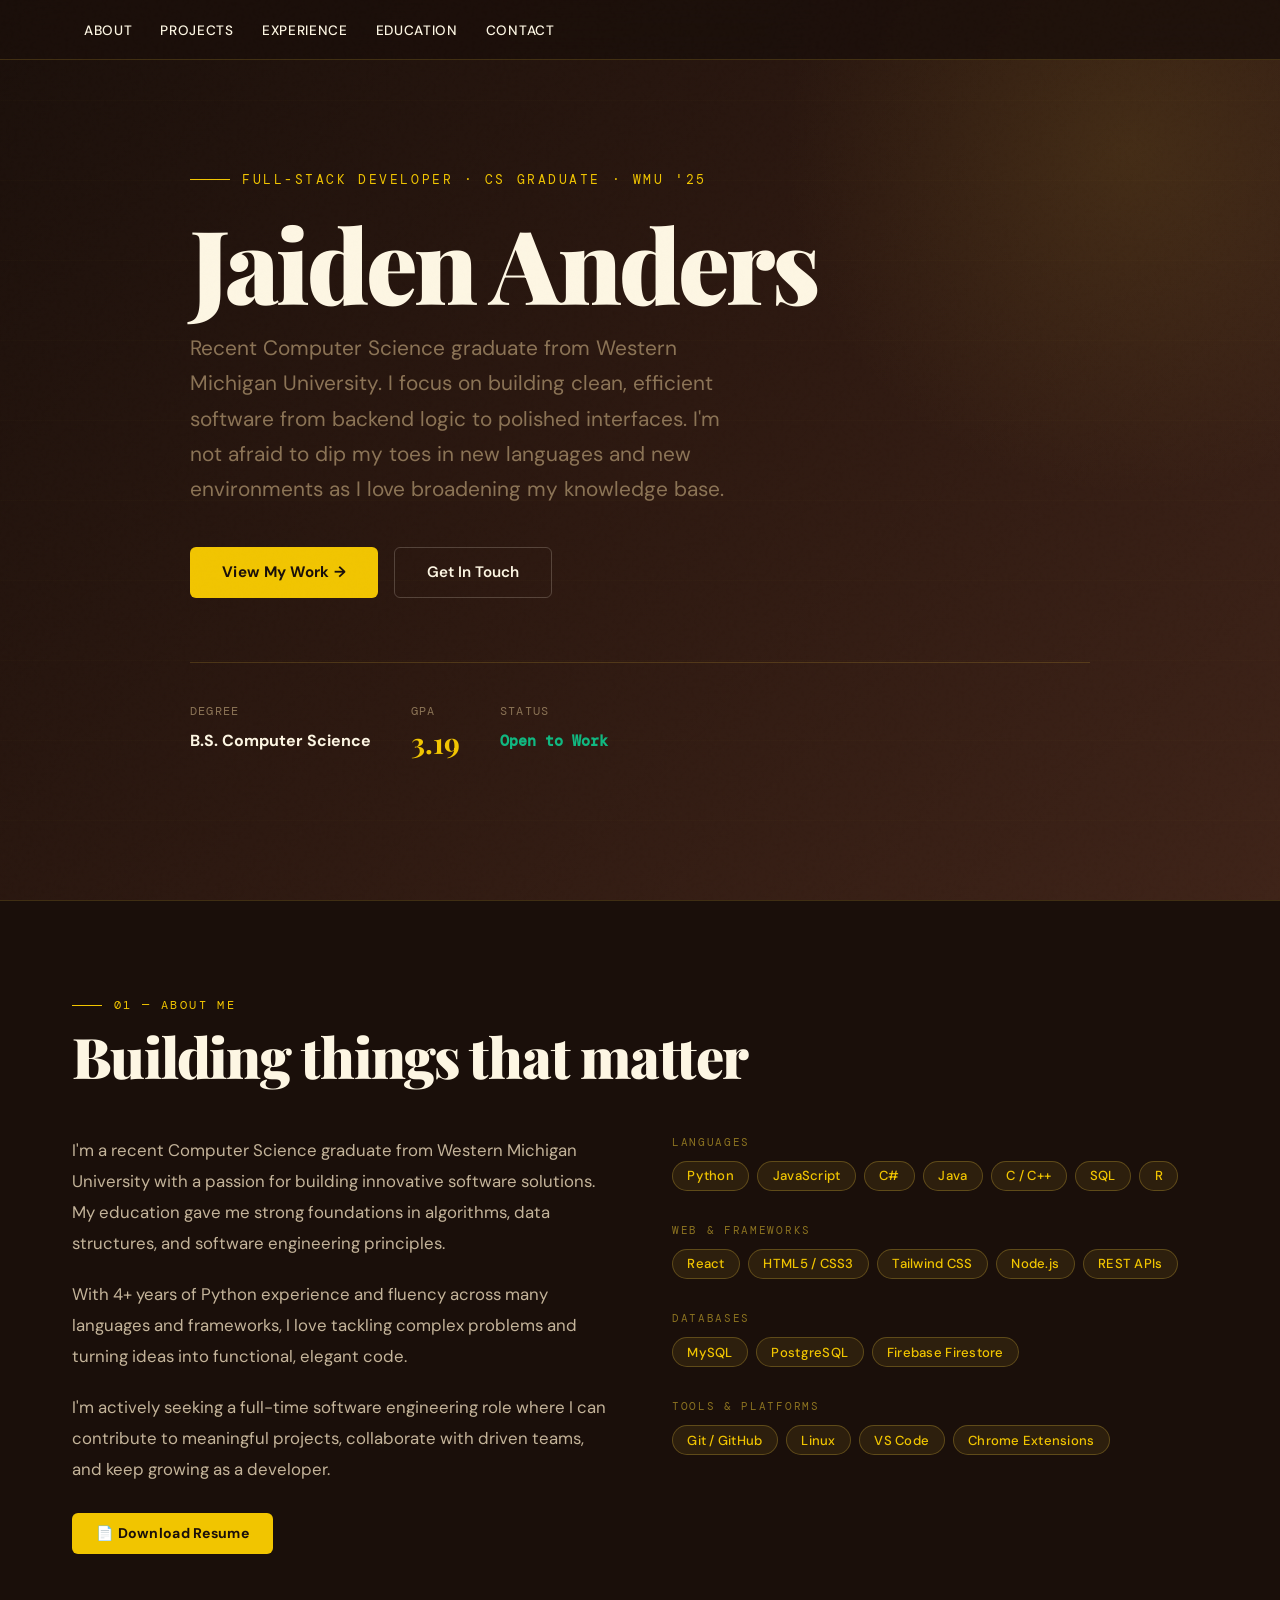
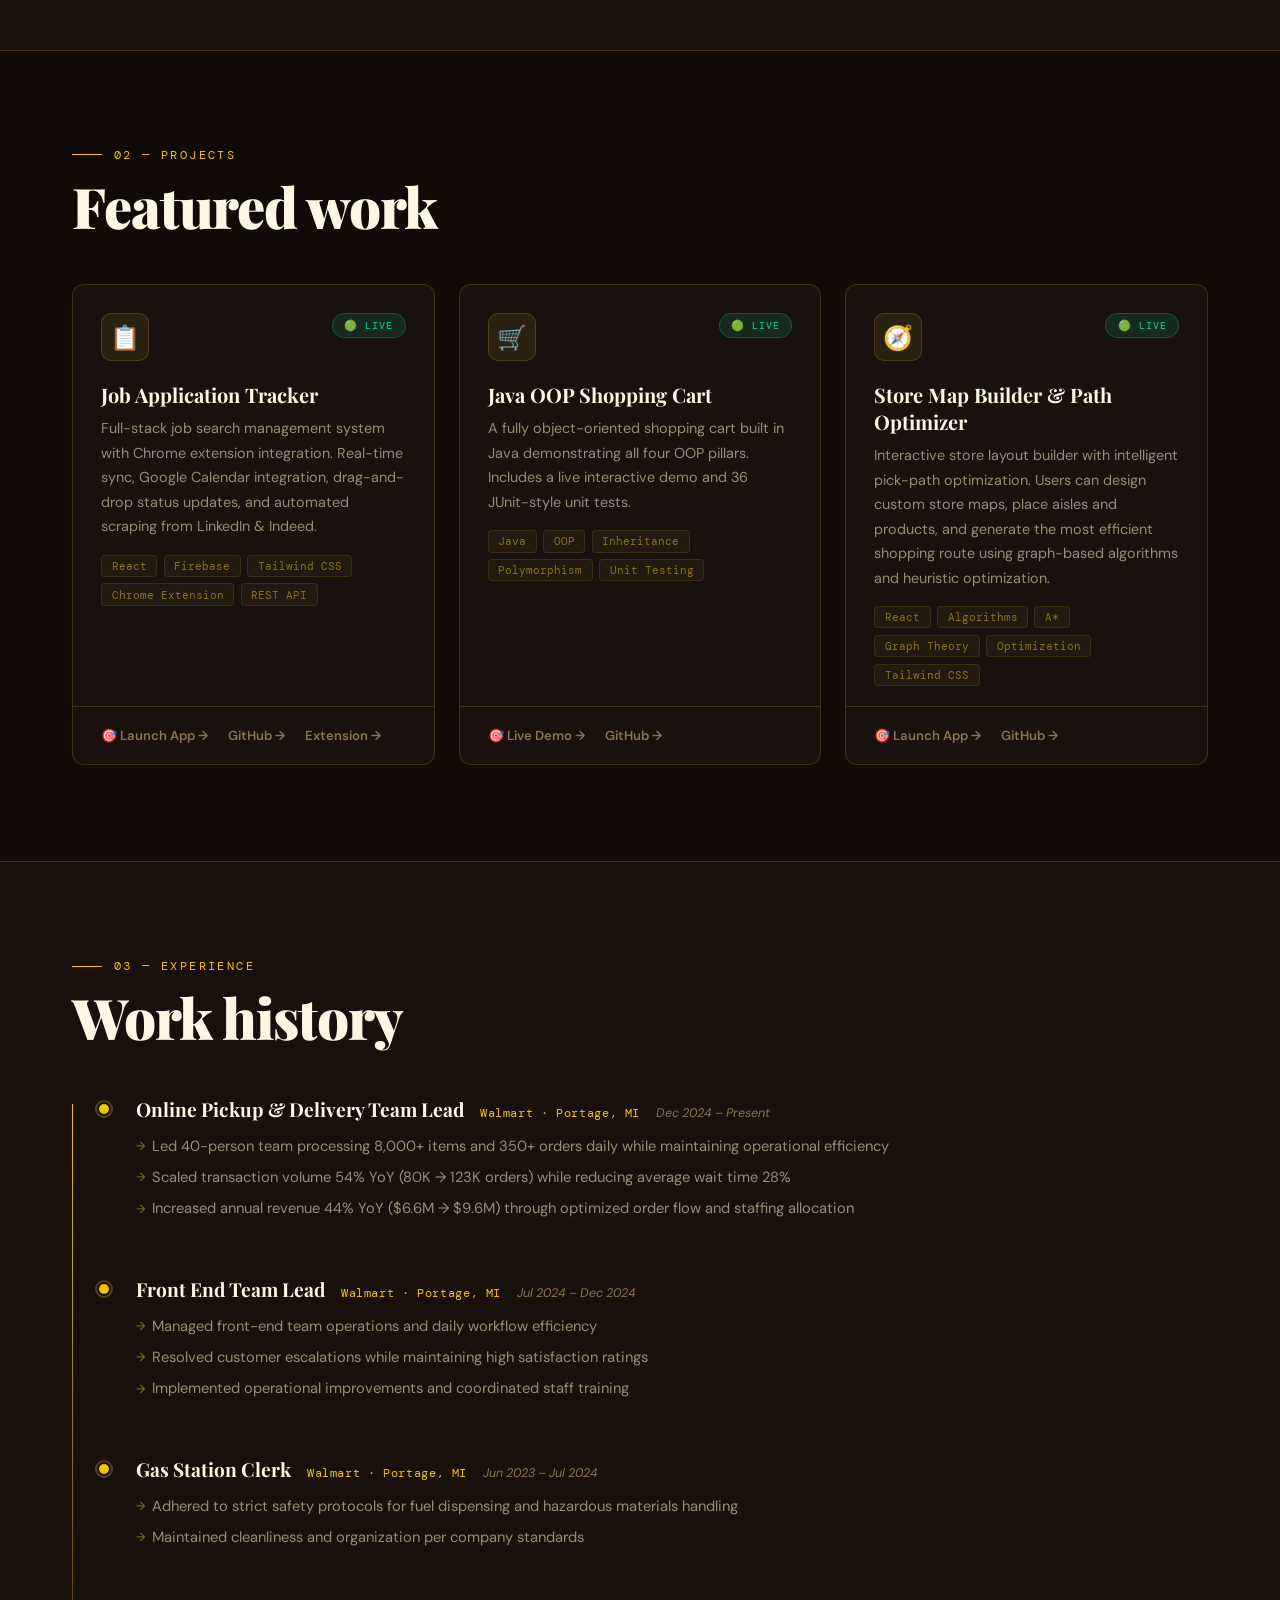
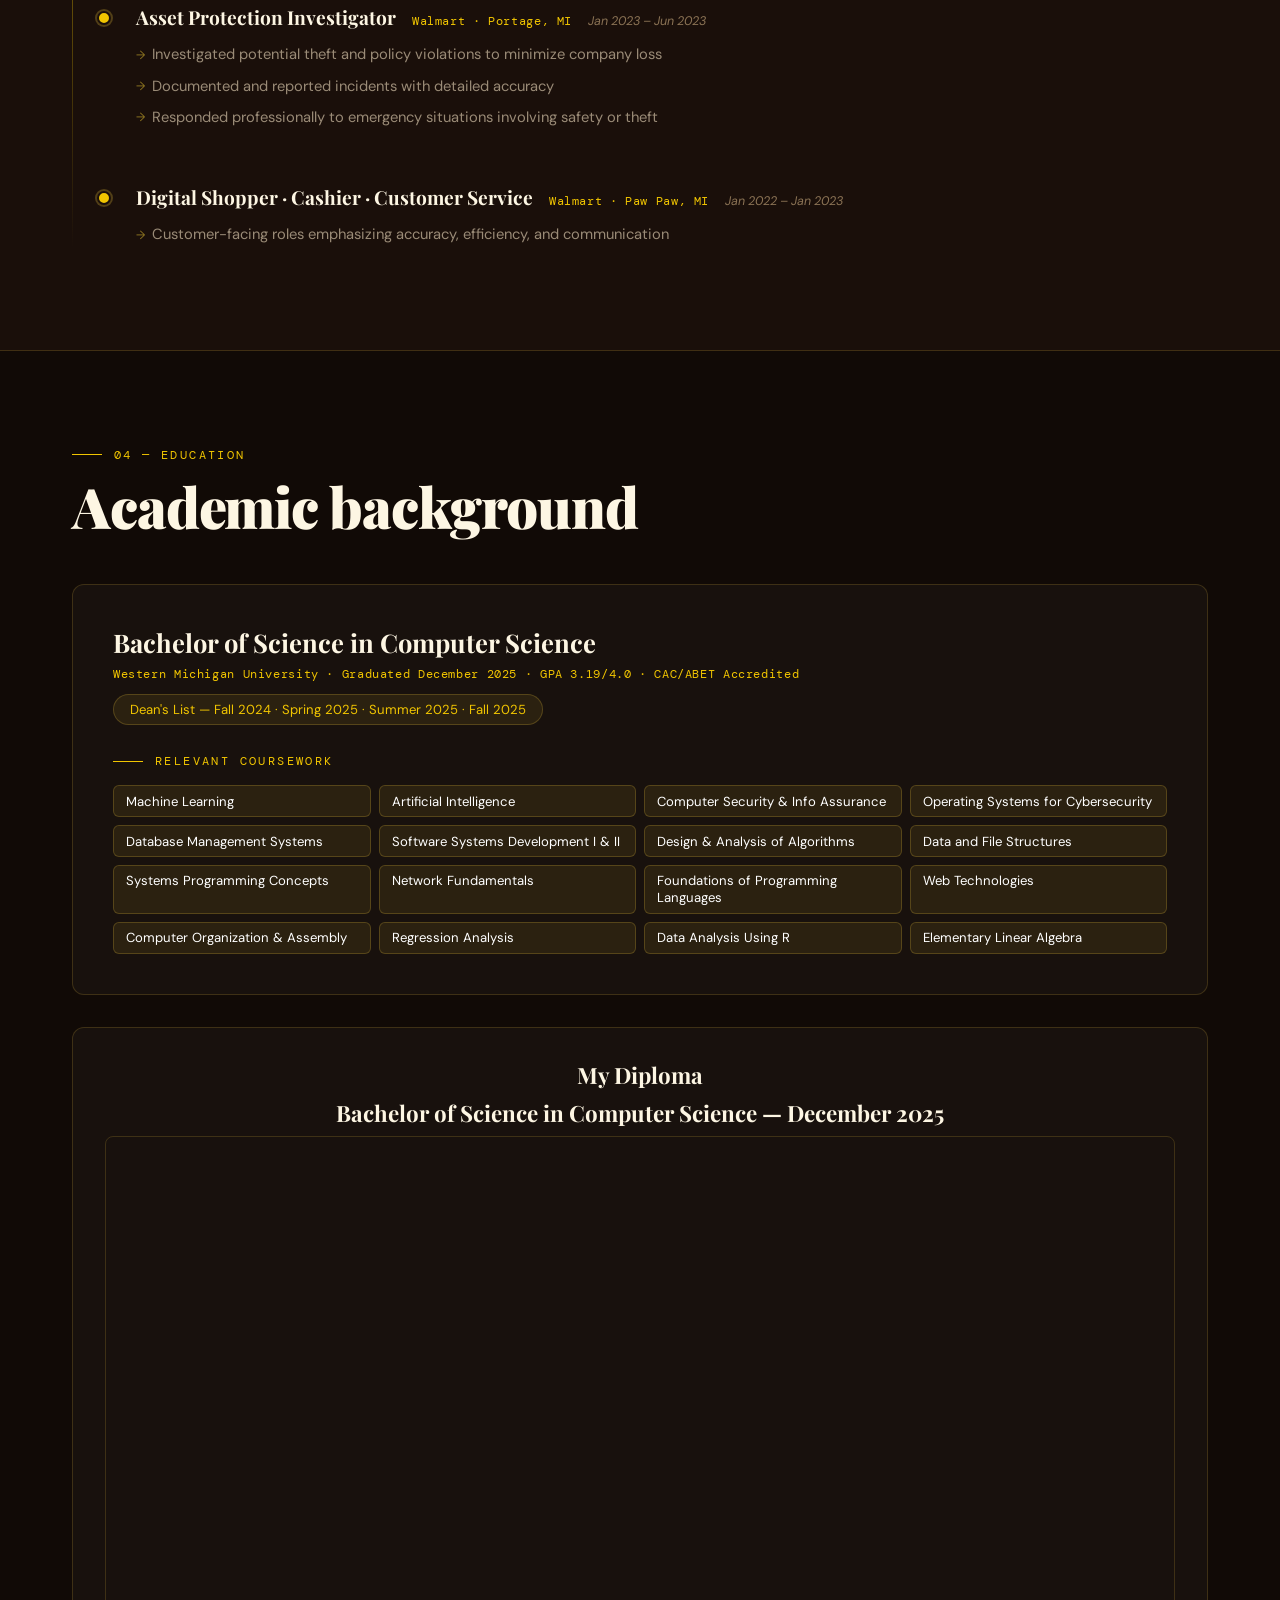
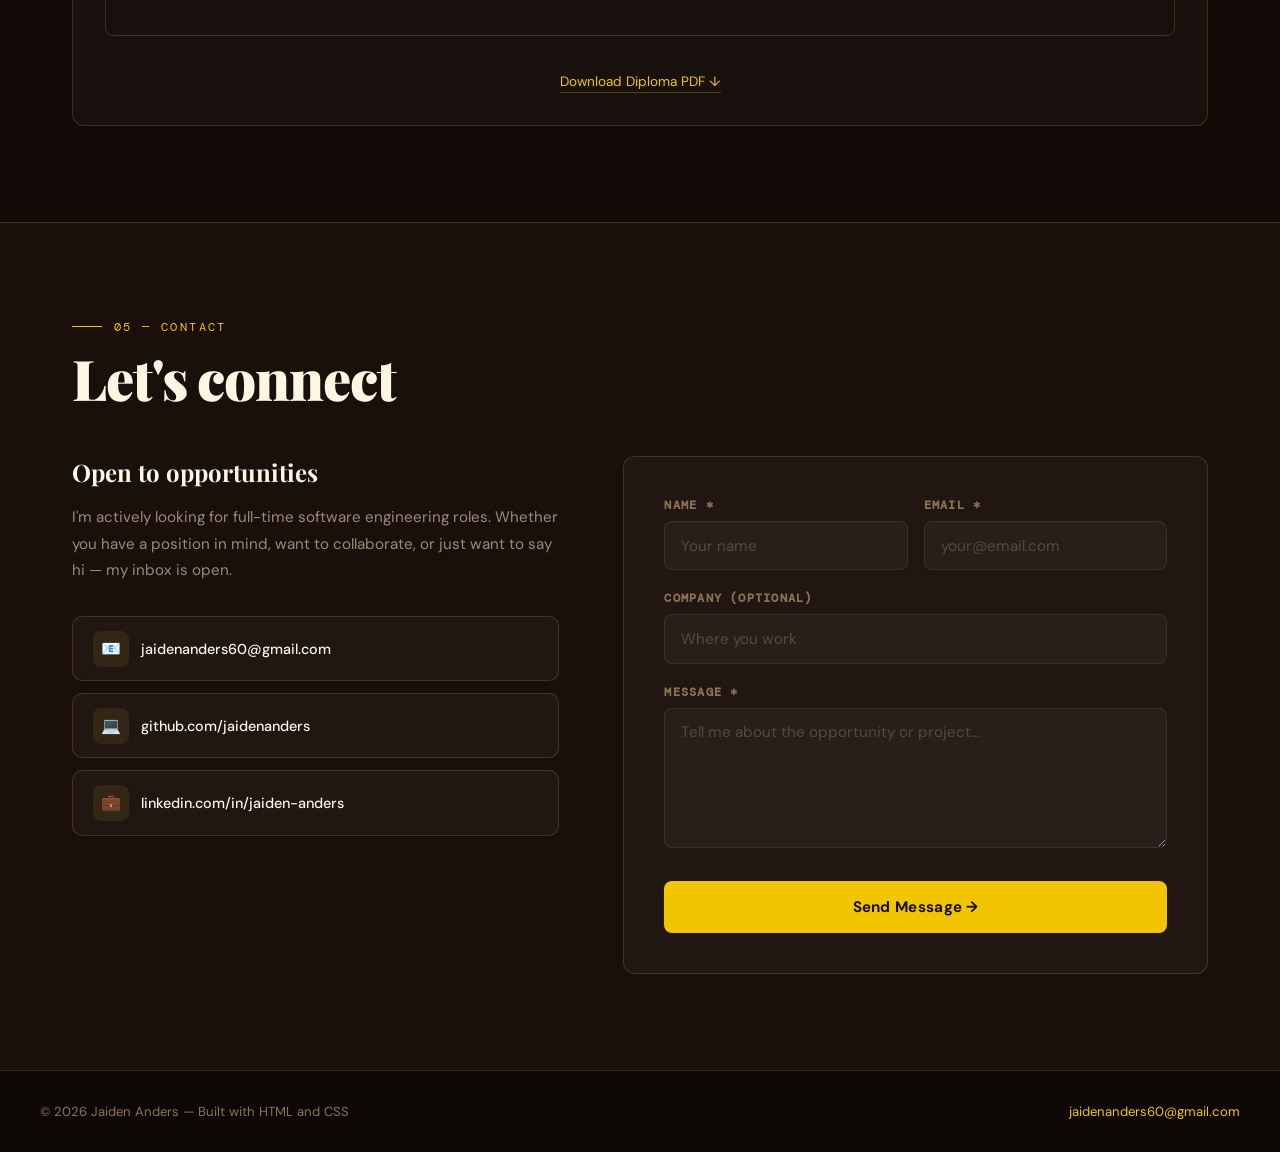
==== index.html @ 72632117 "Add Store Map Builder project card to index.html" ====
<!DOCTYPE html>
<html lang="en">
<head>
    <meta charset="UTF-8">
    <meta name="viewport" content="width=device-width, initial-scale=1.0">
    <title>Jaiden Anders — Full-Stack Developer</title>
    <link rel="preconnect" href="https://fonts.googleapis.com">
    <link href="https://fonts.googleapis.com/css2?family=Playfair+Display:wght@700;900&family=DM+Sans:wght@300;400;500;600&family=DM+Mono:wght@400;500&display=swap" rel="stylesheet">
    <style>
        *, *::before, *::after { margin: 0; padding: 0; box-sizing: border-box; }

        :root {
            --gold: #F1C500;
            --gold-light: #F1C500;
            --gold-dim: #8B7220;
            --brown: #532E1F;
            --brown-mid: #7A5548;
            --dark: #1A0F0A;
            --cream: #FDF6E3;
            --cream-dark: #F5EBCE;
            --white: #FFFFFF;
            --text-muted: #8B7355;
            --border: rgba(212,175,55,0.2);
            --grad-hero: linear-gradient(135deg, #1A0F0A 0%, #2C1810 50%, #3E2318 100%);
        }

        html { scroll-behavior: smooth; }

        body {
            font-family: 'DM Sans', sans-serif;
            background: var(--dark);
            color: var(--cream);
            overflow-x: hidden;
        }

        /* NOISE TEXTURE */
        body::before {
            content: '';
            position: fixed;
            inset: 0;
            background-image: url("data:image/svg+xml,%3Csvg viewBox='0 0 256 256' xmlns='http://www.w3.org/2000/svg'%3E%3Cfilter id='noise'%3E%3CfeTurbulence type='fractalNoise' baseFrequency='0.9' numOctaves='4' stitchTiles='stitch'/%3E%3C/filter%3E%3Crect width='100%25' height='100%25' filter='url(%23noise)' opacity='0.04'/%3E%3C/svg%3E");
            pointer-events: none;
            z-index: 9999;
            opacity: 0.4;
        }

        ::-webkit-scrollbar { width: 4px; }
        ::-webkit-scrollbar-track { background: var(--dark); }
        ::-webkit-scrollbar-thumb { background: var(--gold); border-radius: 2px; }

        /* NAV */
        header {
            position: fixed;
            top: 0; left: 0; right: 0;
            z-index: 1000;
            padding: 1.2rem 0;
            background: rgba(26,15,10,0.85);
            backdrop-filter: blur(16px);
            border-bottom: 1px solid var(--border);
        }

        nav {
            max-width: 1200px;
            margin: 0 auto;
            padding: 0 2rem;
            display: flex;
            justify-content: space-between;
            align-items: center;
            gap: 1rem;
        }

        .logo {
            font-family: 'Playfair Display', serif;
            font-size: 1.4rem;
            font-weight: 900;
            color: var(--gold);
            letter-spacing: -0.02em;
            white-space: nowrap;
            flex-shrink: 0;
        }

        .logo span { color: var(--cream); }

        nav ul {
            list-style: none;
            display: flex;
            gap: 0.25rem;
            flex-wrap: wrap;
            justify-content: flex-end;
        }

        nav a {
            color: var(--cream);
            text-decoration: none;
            font-size: 0.85rem;
            font-weight: 500;
            letter-spacing: 0.05em;
            text-transform: uppercase;
            padding: 0.4rem 0.75rem;
            border-radius: 100px;
            transition: all 0.25s;
            white-space: nowrap;
        }

        nav a:hover { color: var(--gold); background: rgba(212,175,55,0.1); }

        .menu-toggle {
            display: none;
            flex-direction: column;
            gap: 5px;
            cursor: pointer;
            padding: 4px;
            flex-shrink: 0;
            z-index: 1100;
            position: relative;
        }

        .menu-toggle span {
            display: block;
            width: 24px;
            height: 2px;
            background: var(--gold);
            border-radius: 2px;
            transition: all 0.3s;
        }

        .menu-toggle.open span:nth-child(1) { transform: translateY(7px) rotate(45deg); }
        .menu-toggle.open span:nth-child(2) { opacity: 0; }
        .menu-toggle.open span:nth-child(3) { transform: translateY(-7px) rotate(-45deg); }

        /* HERO */
        .hero {
            min-height: 100vh;
            display: flex;
            align-items: center;
            justify-content: center;
            background: var(--grad-hero);
            position: relative;
            padding: 6rem 2rem 4rem;
            overflow: hidden;
        }

        .hero::before {
            content: '';
            position: absolute;
            width: 700px;
            height: 700px;
            border-radius: 50%;
            background: radial-gradient(circle, rgba(212,175,55,0.12) 0%, transparent 70%);
            top: -200px; right: -200px;
            pointer-events: none;
        }

        .hero::after {
            content: '';
            position: absolute;
            inset: 0;
            background: repeating-linear-gradient(0deg, transparent, transparent 79px, rgba(212,175,55,0.03) 80px);
            pointer-events: none;
        }

        .hero-inner {
            max-width: 900px;
            width: 100%;
            position: relative;
            z-index: 1;
        }

        .hero-eyebrow {
            font-family: 'DM Mono', monospace;
            font-size: 0.8rem;
            color: var(--gold);
            letter-spacing: 0.2em;
            text-transform: uppercase;
            margin-bottom: 1.5rem;
            display: flex;
            align-items: center;
            gap: 0.75rem;
            animation: fadeUp 0.8s ease both;
        }

        .hero-eyebrow::before {
            content: '';
            display: block;
            width: 40px;
            height: 1px;
            background: var(--gold);
        }

        .hero h1 {
            font-family: 'Playfair Display', serif;
            font-size: clamp(3rem, 8vw, 7rem);
            font-weight: 900;
            line-height: 1.0;
            color: var(--cream);
            margin-bottom: 1rem;
            letter-spacing: -0.03em;
            animation: fadeUp 0.8s 0.1s ease both;
        }

        .hero h1 em { font-style: normal; color: var(--gold); }

        .hero-sub {
            font-size: clamp(1rem, 2.5vw, 1.3rem);
            color: var(--text-muted);
            max-width: 550px;
            line-height: 1.7;
            margin-bottom: 2.5rem;
            animation: fadeUp 0.8s 0.2s ease both;
        }

        .hero-ctas {
            display: flex;
            gap: 1rem;
            flex-wrap: wrap;
            animation: fadeUp 0.8s 0.3s ease both;
        }

        .btn-primary {
            display: inline-flex;
            align-items: center;
            gap: 0.5rem;
            padding: 0.9rem 2rem;
            background: var(--gold);
            color: var(--dark);
            text-decoration: none;
            border-radius: 6px;
            font-weight: 700;
            font-size: 0.95rem;
            letter-spacing: 0.02em;
            transition: all 0.25s;
            white-space: nowrap;
        }

        .btn-primary:hover {
            background: var(--gold-light);
            transform: translateY(-2px);
            box-shadow: 0 8px 24px rgba(212,175,55,0.35);
        }

        .btn-ghost {
            display: inline-flex;
            align-items: center;
            gap: 0.5rem;
            padding: 0.9rem 2rem;
            background: transparent;
            color: var(--cream);
            text-decoration: none;
            border-radius: 6px;
            font-weight: 600;
            font-size: 0.95rem;
            border: 1px solid rgba(253,246,227,0.2);
            transition: all 0.25s;
            white-space: nowrap;
        }

        .btn-ghost:hover { border-color: var(--gold); color: var(--gold); transform: translateY(-2px); }

        .hero-stats {
            display: flex;
            gap: 2.5rem;
            margin-top: 4rem;
            padding-top: 2.5rem;
            border-top: 1px solid var(--border);
            flex-wrap: wrap;
            animation: fadeUp 0.8s 0.4s ease both;
        }

        .hero-stat-label {
            font-size: 0.75rem;
            color: var(--text-muted);
            text-transform: uppercase;
            letter-spacing: 0.1em;
            font-family: 'DM Mono', monospace;
            margin-bottom: 0.3rem;
        }

        .hero-stat-value {
            font-family: 'Playfair Display', serif;
            font-size: 1.8rem;
            color: var(--gold);
            font-weight: 700;
        }

        /* SECTIONS */
        .section {
            max-width: 1200px;
            margin: 0 auto;
            padding: 6rem 2rem;
        }

        .section-label {
            font-family: 'DM Mono', monospace;
            font-size: 0.75rem;
            color: var(--gold);
            letter-spacing: 0.2em;
            text-transform: uppercase;
            margin-bottom: 0.75rem;
            display: flex;
            align-items: center;
            gap: 0.75rem;
        }

        .section-label::before {
            content: '';
            display: block;
            width: 30px;
            height: 1px;
            background: var(--gold);
        }

        h2.section-title {
            font-family: 'Playfair Display', serif;
            font-size: clamp(2rem, 5vw, 3.5rem);
            font-weight: 900;
            color: var(--cream);
            letter-spacing: -0.02em;
            margin-bottom: 3rem;
            line-height: 1.1;
        }

        h2.section-title span { color: var(--gold); }

        .section-divider {
            border: none;
            border-top: 1px solid var(--border);
        }

        /* ABOUT */
        .about-grid {
            display: grid;
            grid-template-columns: 1fr 1fr;
            gap: 4rem;
            align-items: start;
        }

        .about-text p {
            color: #C4B49A;
            font-size: 1.05rem;
            line-height: 1.85;
            margin-bottom: 1.25rem;
        }

        .about-text p strong { color: var(--gold); font-weight: 600; }

        .skills-panel { display: flex; flex-direction: column; gap: 2rem; }

        .skill-group-label {
            font-family: 'DM Mono', monospace;
            font-size: 0.7rem;
            color: var(--gold-dim);
            text-transform: uppercase;
            letter-spacing: 0.15em;
            margin-bottom: 0.75rem;
        }

        .skill-chips { display: flex; flex-wrap: wrap; gap: 0.5rem; }

        .chip {
            padding: 0.35rem 0.9rem;
            border-radius: 100px;
            font-size: 0.82rem;
            font-weight: 500;
            letter-spacing: 0.02em;
            border: 1px solid;
            transition: all 0.2s;
            cursor: default;
        }

        .chip-gold {
            background: rgba(212,175,55,0.1);
            border-color: rgba(212,175,55,0.3);
            color: var(--gold);
        }

        .chip-gold:hover { background: rgba(212,175,55,0.2); border-color: var(--gold); transform: translateY(-1px); }

        /* PROJECTS */
        .projects-grid {
            display: grid;
            grid-template-columns: repeat(auto-fill, minmax(320px, 1fr));
            gap: 1.5rem;
        }

        .project-card {
            background: rgba(255,255,255,0.03);
            border: 1px solid var(--border);
            border-radius: 12px;
            overflow: hidden;
            transition: all 0.3s;
            display: flex;
            flex-direction: column;
        }

        .project-card:hover {
            border-color: rgba(212,175,55,0.5);
            transform: translateY(-4px);
            box-shadow: 0 16px 40px rgba(0,0,0,0.4), 0 0 0 1px rgba(212,175,55,0.1);
        }

        .project-header {
            padding: 1.75rem 1.75rem 0;
            display: flex;
            align-items: flex-start;
            justify-content: space-between;
            gap: 1rem;
        }

        .project-icon {
            width: 48px;
            height: 48px;
            border-radius: 10px;
            background: rgba(212,175,55,0.1);
            border: 1px solid rgba(212,175,55,0.2);
            display: flex;
            align-items: center;
            justify-content: center;
            font-size: 1.5rem;
            flex-shrink: 0;
        }

        .status-badge {
            font-family: 'DM Mono', monospace;
            font-size: 0.65rem;
            font-weight: 500;
            text-transform: uppercase;
            letter-spacing: 0.1em;
            padding: 0.3rem 0.7rem;
            border-radius: 100px;
            white-space: nowrap;
        }

        .badge-live { background: rgba(16,185,129,0.15); color: #10B981; border: 1px solid rgba(16,185,129,0.3); }
        .badge-wip  { background: rgba(59,130,246,0.15); color: #60A5FA; border: 1px solid rgba(59,130,246,0.3); }
        .badge-ns   { background: rgba(107,114,128,0.15); color: #9CA3AF; border: 1px solid rgba(107,114,128,0.3); }

        .project-body {
            padding: 1.25rem 1.75rem;
            flex: 1;
        }

        .project-body h3 {
            font-family: 'Playfair Display', serif;
            font-size: 1.25rem;
            color: var(--cream);
            margin-bottom: 0.5rem;
            font-weight: 700;
        }

        .project-body p {
            color: #9A8B77;
            font-size: 0.9rem;
            line-height: 1.7;
            margin-bottom: 1rem;
        }

        .project-tags { display: flex; flex-wrap: wrap; gap: 0.4rem; }

        .ptag {
            font-family: 'DM Mono', monospace;
            font-size: 0.7rem;
            color: var(--gold-dim);
            background: rgba(212,175,55,0.06);
            border: 1px solid rgba(212,175,55,0.12);
            padding: 0.2rem 0.6rem;
            border-radius: 4px;
        }

        .project-footer {
            padding: 1.25rem 1.75rem;
            border-top: 1px solid var(--border);
            display: flex;
            gap: 1.25rem;
            flex-wrap: wrap;
        }

        .project-link {
            font-size: 0.82rem;
            font-weight: 600;
            color: var(--text-muted);
            text-decoration: none;
            display: flex;
            align-items: center;
            gap: 0.35rem;
            transition: color 0.2s;
        }

        .project-link:hover { color: var(--gold); }

        /* TIMELINE */
        .timeline {
            position: relative;
            padding-left: 2rem;
        }

        .timeline::before {
            content: '';
            position: absolute;
            left: 0;
            top: 8px;
            bottom: 0;
            width: 1px;
            background: linear-gradient(to bottom, var(--gold), transparent);
        }

        .timeline-item {
            position: relative;
            padding: 0 0 3rem 2rem;
        }

        .timeline-item:last-child { padding-bottom: 0; }

        .timeline-dot {
            position: absolute;
            left: -0.45rem;
            top: 0.4rem;
            width: 14px;
            height: 14px;
            border-radius: 50%;
            background: var(--gold);
            border: 2px solid var(--dark);
            box-shadow: 0 0 0 2px rgba(212,175,55,0.3);
        }

        .timeline-meta {
            display: flex;
            flex-wrap: wrap;
            align-items: baseline;
            gap: 0.5rem 1rem;
            margin-bottom: 0.3rem;
        }

        .timeline-role {
            font-family: 'Playfair Display', serif;
            font-size: 1.2rem;
            color: var(--cream);
            font-weight: 700;
        }

        .timeline-company {
            font-family: 'DM Mono', monospace;
            font-size: 0.78rem;
            color: var(--gold);
            letter-spacing: 0.05em;
        }

        .timeline-date {
            font-size: 0.78rem;
            color: var(--text-muted);
            font-style: italic;
        }

        .timeline-body { margin-top: 0.75rem; }

        .timeline-body li {
            color: #9A8B77;
            font-size: 0.92rem;
            line-height: 1.75;
            padding-left: 1rem;
            position: relative;
            margin-bottom: 0.35rem;
            list-style: none;
        }

        .timeline-body li::before {
            content: '→';
            position: absolute;
            left: 0;
            color: var(--gold-dim);
            font-size: 0.75rem;
            top: 0.15rem;
        }

        /* EDUCATION */
        .edu-card {
            background: rgba(255,255,255,0.03);
            border: 1px solid var(--border);
            border-radius: 12px;
            padding: 2.5rem;
            margin-bottom: 2rem;
        }

        .edu-card h3 {
            font-family: 'Playfair Display', serif;
            font-size: 1.6rem;
            color: var(--cream);
            margin-bottom: 0.4rem;
            font-weight: 700;
        }

        .edu-meta {
            font-family: 'DM Mono', monospace;
            font-size: 0.78rem;
            color: var(--gold);
            letter-spacing: 0.05em;
            margin-bottom: 0.75rem;
        }

        .edu-honors {
            display: inline-flex;
            align-items: center;
            gap: 0.5rem;
            background: rgba(212,175,55,0.1);
            border: 1px solid rgba(212,175,55,0.25);
            padding: 0.4rem 1rem;
            border-radius: 100px;
            font-size: 0.82rem;
            color: var(--gold);
            margin-bottom: 1.5rem;
        }

        .coursework-grid {
            display: grid;
            grid-template-columns: repeat(auto-fill, minmax(220px, 1fr));
            gap: 0.5rem;
            margin-top: 1rem;
        }

        .course-item {
            font-size: 0.82rem;
            color: white;
            padding: 0.4rem 0.75rem;
            background: rgba(212,175,55,0.1);
            border: 1px solid rgba(212,175,55,0.25);
            border-radius: 6px;
        }

        .diploma-section {
            background: rgba(255,255,255,0.03);
            border: 1px solid var(--border);
            border-radius: 12px;
            padding: 2rem;
            margin-top: 2rem;
            text-align: center;
        }

        .diploma-section h3 {
            font-family: 'Playfair Display', serif;
            font-size: 1.4rem;
            color: var(--cream);
            margin-bottom: 0.5rem;
        }

        .diploma-section p {
            color: var(--text-muted);
            font-size: 0.88rem;
            margin-bottom: 1.25rem;
        }

        .diploma-viewer {
            width: 100%;
            height: 500px;
            border: 1px solid var(--border);
            border-radius: 8px;
            display: block;
        }

        .diploma-download {
            display: inline-flex;
            align-items: center;
            gap: 0.4rem;
            margin-top: 1rem;
            font-size: 0.85rem;
            color: var(--gold);
            text-decoration: none;
            border-bottom: 1px solid rgba(212,175,55,0.3);
            padding-bottom: 2px;
            transition: border-color 0.2s;
        }

        .diploma-download:hover { border-color: var(--gold); }

        /* CONTACT */
        .contact-layout {
            display: grid;
            grid-template-columns: 1fr 1.2fr;
            gap: 4rem;
            align-items: start;
        }

        .contact-aside h3 {
            font-family: 'Playfair Display', serif;
            font-size: 1.5rem;
            color: var(--cream);
            margin-bottom: 1rem;
            font-weight: 700;
        }

        .contact-aside p {
            color: #9A8B77;
            font-size: 0.95rem;
            line-height: 1.75;
            margin-bottom: 2rem;
        }

        .contact-social-links { display: flex; flex-direction: column; gap: 0.75rem; }

        .social-link {
            display: flex;
            align-items: center;
            gap: 0.75rem;
            padding: 0.85rem 1.25rem;
            background: rgba(255,255,255,0.03);
            border: 1px solid var(--border);
            border-radius: 10px;
            text-decoration: none;
            color: var(--cream);
            font-size: 0.9rem;
            font-weight: 500;
            transition: all 0.25s;
        }

        .social-link:hover {
            border-color: var(--gold);
            background: rgba(212,175,55,0.06);
            color: var(--gold);
            transform: translateX(4px);
        }

        .social-icon {
            width: 36px;
            height: 36px;
            border-radius: 8px;
            background: rgba(212,175,55,0.1);
            display: flex;
            align-items: center;
            justify-content: center;
            font-size: 1rem;
            flex-shrink: 0;
        }

        .contact-form {
            background: rgba(255,255,255,0.03);
            border: 1px solid var(--border);
            border-radius: 12px;
            padding: 2.5rem;
        }

        .form-group { margin-bottom: 1.25rem; }

        .form-group label {
            display: block;
            font-size: 0.78rem;
            font-weight: 600;
            text-transform: uppercase;
            letter-spacing: 0.1em;
            color: var(--text-muted);
            font-family: 'DM Mono', monospace;
            margin-bottom: 0.5rem;
        }

        .form-group input,
        .form-group textarea {
            width: 100%;
            padding: 0.85rem 1rem;
            background: rgba(255,255,255,0.04);
            border: 1px solid rgba(255,255,255,0.08);
            border-radius: 8px;
            color: var(--cream);
            font-family: 'DM Sans', sans-serif;
            font-size: 0.95rem;
            transition: all 0.25s;
        }

        .form-group input::placeholder,
        .form-group textarea::placeholder { color: rgba(253,246,227,0.2); }

        .form-group input:focus,
        .form-group textarea:focus {
            outline: none;
            border-color: rgba(212,175,55,0.4);
            background: rgba(212,175,55,0.04);
            box-shadow: 0 0 0 3px rgba(212,175,55,0.08);
        }

        .form-group textarea { min-height: 140px; resize: vertical; }

        .form-row { display: grid; grid-template-columns: 1fr 1fr; gap: 1rem; }

        .submit-btn {
            width: 100%;
            padding: 1rem;
            background: var(--gold);
            color: var(--dark);
            border: none;
            border-radius: 8px;
            font-family: 'DM Sans', sans-serif;
            font-size: 0.95rem;
            font-weight: 700;
            letter-spacing: 0.02em;
            cursor: pointer;
            transition: all 0.25s;
            margin-top: 0.5rem;
        }

        .submit-btn:hover {
            background: var(--gold-light);
            transform: translateY(-2px);
            box-shadow: 0 8px 24px rgba(212,175,55,0.3);
        }

        /* FOOTER */
        footer {
            background: #0D0705;
            border-top: 1px solid var(--border);
            padding: 2rem;
        }

        .footer-inner {
            max-width: 1200px;
            margin: 0 auto;
            display: flex;
            justify-content: space-between;
            align-items: center;
            flex-wrap: wrap;
            gap: 1rem;
        }

        .footer-logo {
            font-family: 'Playfair Display', serif;
            font-weight: 900;
            color: var(--gold);
            font-size: 1.1rem;
        }

        footer p { color: var(--text-muted); font-size: 0.82rem; }
        footer a { color: var(--gold); text-decoration: none; }

        /* ANIMATIONS */
        @keyframes fadeUp {
            from { opacity: 0; transform: translateY(24px); }
            to   { opacity: 1; transform: translateY(0); }
        }

        .reveal {
            opacity: 0;
            transform: translateY(20px);
            transition: opacity 0.6s ease, transform 0.6s ease;
        }

        .reveal.visible { opacity: 1; transform: translateY(0); }

        /* MOBILE */
        @media (max-width: 768px) {
            .menu-toggle { display: flex; }

            nav ul {
                display: none;
                position: absolute;
                top: 100%;
                left: 0; right: 0;
                background: #1A0F0A;
                backdrop-filter: blur(16px);
                flex-direction: column;
                align-items: stretch;
                gap: 0;
                z-index: 1050;
                padding: 0.5rem 2rem;
                border-bottom: 1px solid var(--border);
            }

            nav ul.open { display: flex; }

            nav a {
                font-size: 1.2rem;
                padding: 0.6rem 1rem;
                width: 100%;
                text-align: center;
                border-radius: 6px;
                overflow: hidden;
            }

            nav li {
                overflow: hidden;
            }

            .hero { padding: 7rem 1.5rem 4rem; }
            .hero-stats { gap: 1.5rem; }
            .hero-ctas { flex-direction: column; }
            .btn-primary, .btn-ghost { justify-content: center; }

            .section { padding: 4rem 1.5rem; }

            .about-grid { grid-template-columns: 1fr; gap: 2.5rem; }

            .form-row { grid-template-columns: 1fr; }

            .contact-layout { grid-template-columns: 1fr; gap: 2.5rem; }

            .projects-grid { grid-template-columns: 1fr; }

            .coursework-grid { grid-template-columns: 1fr 1fr; }

            .timeline { padding-left: 1.25rem; }
            .timeline-item { padding-left: 1.5rem; }

            .footer-inner { flex-direction: column; text-align: center; }

            .diploma-viewer { height: 300px; }

            .hero-stat-value { font-size: 1.4rem; }
        }

        @media (max-width: 480px) {
            .hero h1 { font-size: 2.5rem; }
            .coursework-grid { grid-template-columns: 1fr; }
            .contact-form { padding: 1.5rem; }
            .edu-card { padding: 1.5rem; }
            .hero-stats { gap: 1rem; }
        }
    </style>
</head>
<body>

    <header>
        <nav>
            <div class="menu-toggle" id="menuToggle" aria-label="Toggle navigation">
                <span></span><span></span><span></span>
            </div>
            <ul id="navMenu">
                <li><a href="#about" class="nav-link">About</a></li>
                <li><a href="#projects" class="nav-link">Projects</a></li>
                <li><a href="#experience" class="nav-link">Experience</a></li>
                <li><a href="#education" class="nav-link">Education</a></li>
                <li><a href="#contact" class="nav-link">Contact</a></li>
            </ul>
        </nav>
    </header>

    <!-- HERO -->
    <section class="hero">
        <div class="hero-inner">
            <div class="hero-eyebrow">Full-Stack Developer · CS Graduate · WMU '25</div>
            <h1>Jaiden Anders</h1>
            <p class="hero-sub">Recent Computer Science graduate from Western Michigan University. I focus on building clean, efficient software from backend logic to polished interfaces. I'm not afraid to dip my toes in new languages and new environments as I love broadening my knowledge base.</p>
            <div class="hero-ctas">
                <a href="#projects" class="btn-primary">View My Work →</a>
                <a href="#contact" class="btn-ghost">Get In Touch</a>
            </div>
            <div class="hero-stats">
                <div>
                    <div class="hero-stat-label">Degree</div>
                    <div class="hero-stat-value" style="font-size:1rem; padding-top:0.4rem; color:var(--cream); font-family:'DM Sans',sans-serif;">B.S. Computer Science</div>
                </div>
                <div>
                    <div class="hero-stat-label">GPA</div>
                    <div class="hero-stat-value">3.19</div>
                </div>
                <div>
                    <div class="hero-stat-label">Status</div>
                    <div class="hero-stat-value" style="font-size:0.95rem; color:#10B981; padding-top:0.5rem; font-family:'DM Mono',monospace;">Open to Work</div>
                </div>
            </div>
        </div>
    </section>

    <!-- ABOUT -->
    <hr class="section-divider">
    <div id="about">
        <div class="section">
            <div class="section-label">01 — About Me</div>
            <h2 class="section-title">Building things that matter</h2>
            <div class="about-grid">
                <div class="about-text reveal">
                    <p>I'm a recent Computer Science graduate from Western Michigan University with a passion for building innovative software solutions. My education gave me strong foundations in algorithms, data structures, and software engineering principles.</p>
                    <p>With 4+ years of Python experience and fluency across many languages and frameworks, I love tackling complex problems and turning ideas into functional, elegant code.</p>
                    <p>I'm actively seeking a full-time software engineering role where I can contribute to meaningful projects, collaborate with driven teams, and keep growing as a developer.</p>
                    <div style="margin-top: 1.75rem; display:flex; gap:0.75rem; flex-wrap:wrap;">
                        <a href="resume.pdf" download class="btn-primary" style="font-size:0.88rem; padding: 0.7rem 1.5rem;">📄 Download Resume</a>
                    </div>
                </div>
                <div class="skills-panel reveal">
                    <div>
                        <div class="skill-group-label">Languages</div>
                        <div class="skill-chips">
                            <span class="chip chip-gold">Python</span>
                            <span class="chip chip-gold">JavaScript</span>
                            <span class="chip chip-gold">C#</span>
                            <span class="chip chip-gold">Java</span>
                            <span class="chip chip-gold">C / C++</span>
                            <span class="chip chip-gold">SQL</span>
                            <span class="chip chip-gold">R</span>
                        </div>
                    </div>
                    <div>
                        <div class="skill-group-label">Web & Frameworks</div>
                        <div class="skill-chips">
                            <span class="chip chip-gold">React</span>
                            <span class="chip chip-gold">HTML5 / CSS3</span>
                            <span class="chip chip-gold">Tailwind CSS</span>
                            <span class="chip chip-gold">Node.js</span>
                            <span class="chip chip-gold">REST APIs</span>
                        </div>
                    </div>
                    <div>
                        <div class="skill-group-label">Databases</div>
                        <div class="skill-chips">
                            <span class="chip chip-gold">MySQL</span>
                            <span class="chip chip-gold">PostgreSQL</span>
                            <span class="chip chip-gold">Firebase Firestore</span>
                        </div>
                    </div>
                    <div>
                        <div class="skill-group-label">Tools & Platforms</div>
                        <div class="skill-chips">
                            <span class="chip chip-gold">Git / GitHub</span>
                            <span class="chip chip-gold">Linux</span>
                            <span class="chip chip-gold">VS Code</span>
                            <span class="chip chip-gold">Chrome Extensions</span>
                        </div>
                    </div>
                </div>
            </div>
        </div>
    </div>

    <!-- PROJECTS -->
    <hr class="section-divider">
    <div id="projects" style="background:#110A06;">
        <div class="section">
            <div class="section-label">02 — Projects</div>
            <h2 class="section-title">Featured work</h2>
            <div class="projects-grid">

                <div class="project-card reveal">
                    <div class="project-header">
                        <div class="project-icon">📋</div>
                        <span class="status-badge badge-live">🟢 Live</span>
                    </div>
                    <div class="project-body">
                        <h3>Job Application Tracker</h3>
                        <p>Full-stack job search management system with Chrome extension integration. Real-time sync, Google Calendar integration, drag-and-drop status updates, and automated scraping from LinkedIn & Indeed.</p>
                        <div class="project-tags">
                            <span class="ptag">React</span>
                            <span class="ptag">Firebase</span>
                            <span class="ptag">Tailwind CSS</span>
                            <span class="ptag">Chrome Extension</span>
                            <span class="ptag">REST API</span>
                        </div>
                    </div>
                    <div class="project-footer">
                        <a href="https://tracker.jaidenanders.dev" class="project-link">🎯 Launch App →</a>
                        <a href="https://github.com/jaidenanders/job-tracker" class="project-link">GitHub →</a>
                        <a href="https://tracker.jaidenanders.dev/extension" class="project-link">Extension →</a>
                    </div>
                </div>

                <div class="project-card reveal">
                    <div class="project-header">
                        <div class="project-icon">🛒</div>
                        <span class="status-badge badge-live">🟢 Live</span>
                    </div>
                    <div class="project-body">
                        <h3>Java OOP Shopping Cart</h3>
                        <p>A fully object-oriented shopping cart built in Java demonstrating all four OOP pillars. Includes a live interactive demo and 36 JUnit-style unit tests.</p>
                        <div class="project-tags">
                            <span class="ptag">Java</span>
                            <span class="ptag">OOP</span>
                            <span class="ptag">Inheritance</span>
                            <span class="ptag">Polymorphism</span>
                            <span class="ptag">Unit Testing</span>
                        </div>
                    </div>
                    <div class="project-footer">
                        <a href="shopping-cart-project.html" class="project-link">🎯 Live Demo →</a>
                        <a href="https://github.com/jaidenanders/portfolio" class="project-link">GitHub →</a>
                    </div>
                </div>


                <div class="project-card reveal">
                    <div class="project-header">
                        <div class="project-icon">🧭</div>
                        <span class="status-badge badge-live">🟢 Live</span>
                    </div>
                    <div class="project-body">
                        <h3>Store Map Builder & Path Optimizer</h3>
                        <p>Interactive store layout builder with intelligent pick-path optimization. Users can design custom store maps, place aisles and products, and generate the most efficient shopping route using graph-based algorithms and heuristic optimization.</p>
                        <div class="project-tags">
                            <span class="ptag">React</span>
                            <span class="ptag">Algorithms</span>
                            <span class="ptag">A*</span>
                            <span class="ptag">Graph Theory</span>
                            <span class="ptag">Optimization</span>
                            <span class="ptag">Tailwind CSS</span>
                        </div>
                    </div>
                    <div class="project-footer">
                        <a href="https://routing.jaidenanders.dev/" class="project-link">🎯 Launch App →</a>
                        <a href="https://github.com/jaidenanders/route-optimization/tree/main" class="project-link">GitHub →</a>
                    </div>
                </div>

            </div>
        </div>
    </div>

    <!-- EXPERIENCE -->
    <hr class="section-divider">
    <div id="experience">
        <div class="section">
            <div class="section-label">03 — Experience</div>
            <h2 class="section-title">Work history</h2>
            <div class="timeline">

                <div class="timeline-item reveal">
                    <div class="timeline-dot"></div>
                    <div class="timeline-meta">
                        <span class="timeline-role">Online Pickup & Delivery Team Lead</span>
                        <span class="timeline-company">Walmart · Portage, MI</span>
                        <span class="timeline-date">Dec 2024 – Present</span>
                    </div>
                    <ul class="timeline-body">
                        <li>Led 40-person team processing 8,000+ items and 350+ orders daily while maintaining operational efficiency</li>
                        <li>Scaled transaction volume 54% YoY (80K → 123K orders) while reducing average wait time 28%</li>
                        <li>Increased annual revenue 44% YoY ($6.6M → $9.6M) through optimized order flow and staffing allocation</li>
                    </ul>
                </div>

                <div class="timeline-item reveal">
                    <div class="timeline-dot"></div>
                    <div class="timeline-meta">
                        <span class="timeline-role">Front End Team Lead</span>
                        <span class="timeline-company">Walmart · Portage, MI</span>
                        <span class="timeline-date">Jul 2024 – Dec 2024</span>
                    </div>
                    <ul class="timeline-body">
                        <li>Managed front-end team operations and daily workflow efficiency</li>
                        <li>Resolved customer escalations while maintaining high satisfaction ratings</li>
                        <li>Implemented operational improvements and coordinated staff training</li>
                    </ul>
                </div>

                <div class="timeline-item reveal">
                    <div class="timeline-dot"></div>
                    <div class="timeline-meta">
                        <span class="timeline-role">Gas Station Clerk</span>
                        <span class="timeline-company">Walmart · Portage, MI</span>
                        <span class="timeline-date">Jun 2023 – Jul 2024</span>
                    </div>
                    <ul class="timeline-body">
                        <li>Adhered to strict safety protocols for fuel dispensing and hazardous materials handling</li>
                        <li>Maintained cleanliness and organization per company standards</li>
                    </ul>
                </div>

                <div class="timeline-item reveal">
                    <div class="timeline-dot"></div>
                    <div class="timeline-meta">
                        <span class="timeline-role">Asset Protection Investigator</span>
                        <span class="timeline-company">Walmart · Portage, MI</span>
                        <span class="timeline-date">Jan 2023 – Jun 2023</span>
                    </div>
                    <ul class="timeline-body">
                        <li>Investigated potential theft and policy violations to minimize company loss</li>
                        <li>Documented and reported incidents with detailed accuracy</li>
                        <li>Responded professionally to emergency situations involving safety or theft</li>
                    </ul>
                </div>

                <div class="timeline-item reveal">
                    <div class="timeline-dot"></div>
                    <div class="timeline-meta">
                        <span class="timeline-role">Digital Shopper · Cashier · Customer Service</span>
                        <span class="timeline-company">Walmart · Paw Paw, MI</span>
                        <span class="timeline-date">Jan 2022 – Jan 2023</span>
                    </div>
                    <ul class="timeline-body">
                        <li>Customer-facing roles emphasizing accuracy, efficiency, and communication</li>
                    </ul>
                </div>

            </div>
        </div>
    </div>

    <!-- EDUCATION -->
    <hr class="section-divider">
    <div id="education" style="background:#110A06;">
        <div class="section">
            <div class="section-label">04 — Education</div>
            <h2 class="section-title">Academic background</h2>

            <div class="edu-card reveal">
                <h3>Bachelor of Science in Computer Science</h3>
                <div class="edu-meta">Western Michigan University · Graduated December 2025 · GPA 3.19/4.0 · CAC/ABET Accredited</div>
                <div class="edu-honors">Dean's List — Fall 2024 · Spring 2025 · Summer 2025 · Fall 2025</div>
                <div class="section-label" style="margin-bottom:0.75rem; margin-top:0.25rem;">Relevant Coursework</div>
                <div class="coursework-grid">
                    <div class="course-item">Machine Learning</div>
                    <div class="course-item">Artificial Intelligence</div>
                    <div class="course-item">Computer Security & Info Assurance</div>
                    <div class="course-item">Operating Systems for Cybersecurity</div>
                    <div class="course-item">Database Management Systems</div>
                    <div class="course-item">Software Systems Development I & II</div>
                    <div class="course-item">Design & Analysis of Algorithms</div>
                    <div class="course-item">Data and File Structures</div>
                    <div class="course-item">Systems Programming Concepts</div>
                    <div class="course-item">Network Fundamentals</div>
                    <div class="course-item">Foundations of Programming Languages</div>
                    <div class="course-item">Web Technologies</div>
                    <div class="course-item">Computer Organization & Assembly</div>
                    <div class="course-item">Regression Analysis</div>
                    <div class="course-item">Data Analysis Using R</div>
                    <div class="course-item">Elementary Linear Algebra</div>
                </div>
            </div>

            <div class="diploma-section reveal">
                <h3>My Diploma</h3>
                <h3>Bachelor of Science in Computer Science — December 2025</h3>
                <iframe src="diploma.pdf" class="diploma-viewer" title="Computer Science Diploma"></iframe>
                <br>
                <a href="diploma.pdf" download class="diploma-download">Download Diploma PDF ↓</a>
            </div>
        </div>
    </div>

    <!-- CONTACT -->
    <hr class="section-divider">
    <div id="contact">
        <div class="section">
            <div class="section-label">05 — Contact</div>
            <h2 class="section-title">Let's connect</h2>
            <div class="contact-layout">
                <div class="contact-aside reveal">
                    <h3>Open to opportunities</h3>
                    <p>I'm actively looking for full-time software engineering roles. Whether you have a position in mind, want to collaborate, or just want to say hi — my inbox is open.</p>
                    <div class="contact-social-links">
                        <a href="mailto:jaidenanders60@gmail.com" class="social-link">
                            <div class="social-icon">📧</div>
                            jaidenanders60@gmail.com
                        </a>
                        <a href="https://github.com/jaidenanders" target="_blank" class="social-link">
                            <div class="social-icon">💻</div>
                            github.com/jaidenanders
                        </a>
                        <a href="https://www.linkedin.com/in/jaiden-anders/" target="_blank" class="social-link">
                            <div class="social-icon">💼</div>
                            linkedin.com/in/jaiden-anders
                        </a>
                    </div>
                </div>
                <div class="contact-form reveal">
                    <form name="contact" method="POST" data-netlify="true">
                        <input type="hidden" name="form-name" value="contact">
                        <div class="form-row">
                            <div class="form-group">
                                <label for="name">Name *</label>
                                <input type="text" id="name" name="name" placeholder="Your name" required>
                            </div>
                            <div class="form-group">
                                <label for="email">Email *</label>
                                <input type="email" id="email" name="email" placeholder="your@email.com" required>
                            </div>
                        </div>
                        <div class="form-group">
                            <label for="company">Company (Optional)</label>
                            <input type="text" id="company" name="company" placeholder="Where you work">
                        </div>
                        <div class="form-group">
                            <label for="message">Message *</label>
                            <textarea id="message" name="message" placeholder="Tell me about the opportunity or project..." required></textarea>
                        </div>
                        <button type="submit" class="submit-btn">Send Message →</button>
                    </form>
                </div>
            </div>
        </div>
    </div>

    <footer>
        <div class="footer-inner">
            <p>&copy; 2026 Jaiden Anders — Built with HTML and CSS</p>
            <p><a href="mailto:jaidenanders60@gmail.com">jaidenanders60@gmail.com</a></p>
        </div>
    </footer>

    <script>
        // Mobile menu toggle
        const toggle = document.getElementById('menuToggle');
        const menu = document.getElementById('navMenu');

        toggle.addEventListener('click', () => {
            toggle.classList.toggle('open');
            menu.classList.toggle('open');
            document.body.style.overflow = menu.classList.contains('open') ? 'hidden' : '';
        });

        document.querySelectorAll('.nav-link').forEach(link => {
            link.addEventListener('click', () => {
                toggle.classList.remove('open');
                menu.classList.remove('open');
                document.body.style.overflow = '';
            });
        });

        // Smooth scroll
        document.querySelectorAll('a[href^="#"]').forEach(a => {
            a.addEventListener('click', e => {
                const target = document.querySelector(a.getAttribute('href'));
                if (target) {
                    e.preventDefault();
                    target.scrollIntoView({ behavior: 'smooth', block: 'start' });
                }
            });
        });

        // Scroll reveal
        const observer = new IntersectionObserver((entries) => {
            entries.forEach(entry => {
                if (entry.isIntersecting) {
                    entry.target.classList.add('visible');
                    observer.unobserve(entry.target);
                }
            });
        }, { threshold: 0.08, rootMargin: '0px 0px -30px 0px' });

        document.querySelectorAll('.reveal').forEach(el => observer.observe(el));
    </script>
</body>
</html>
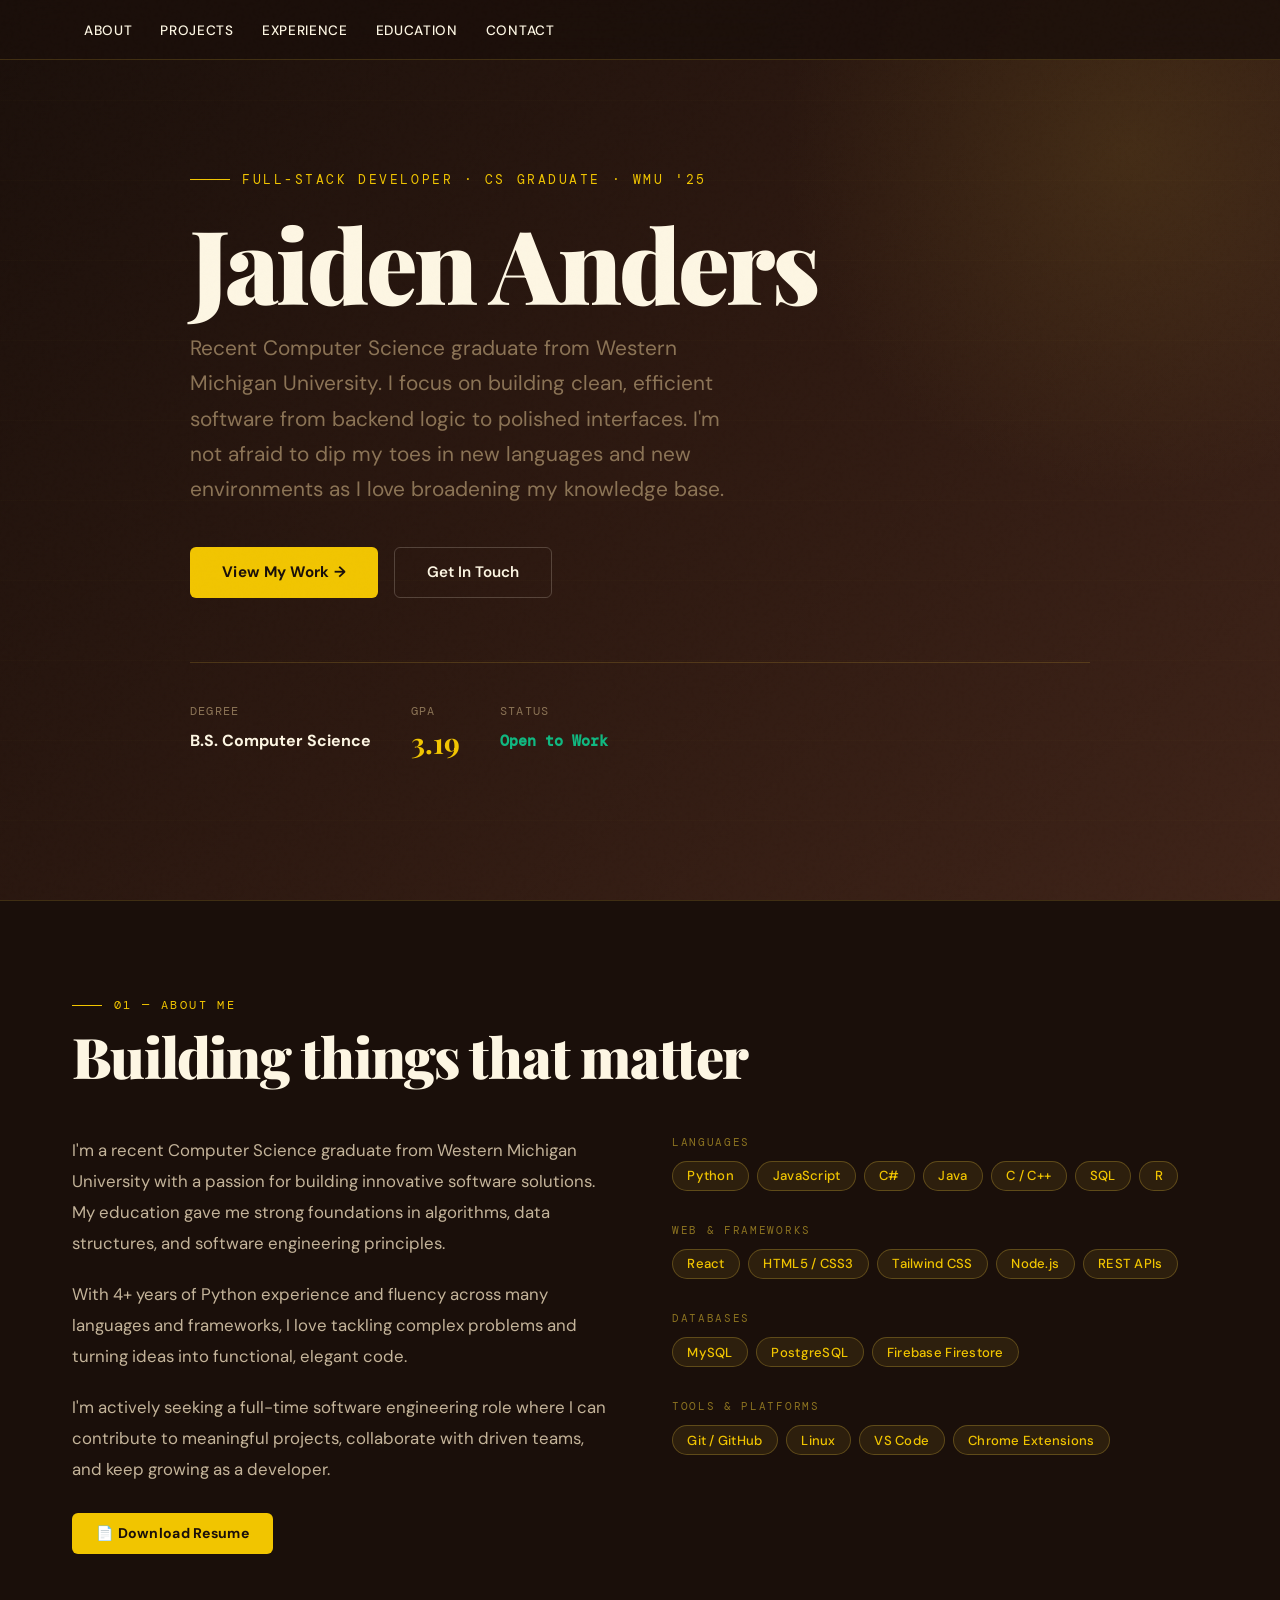
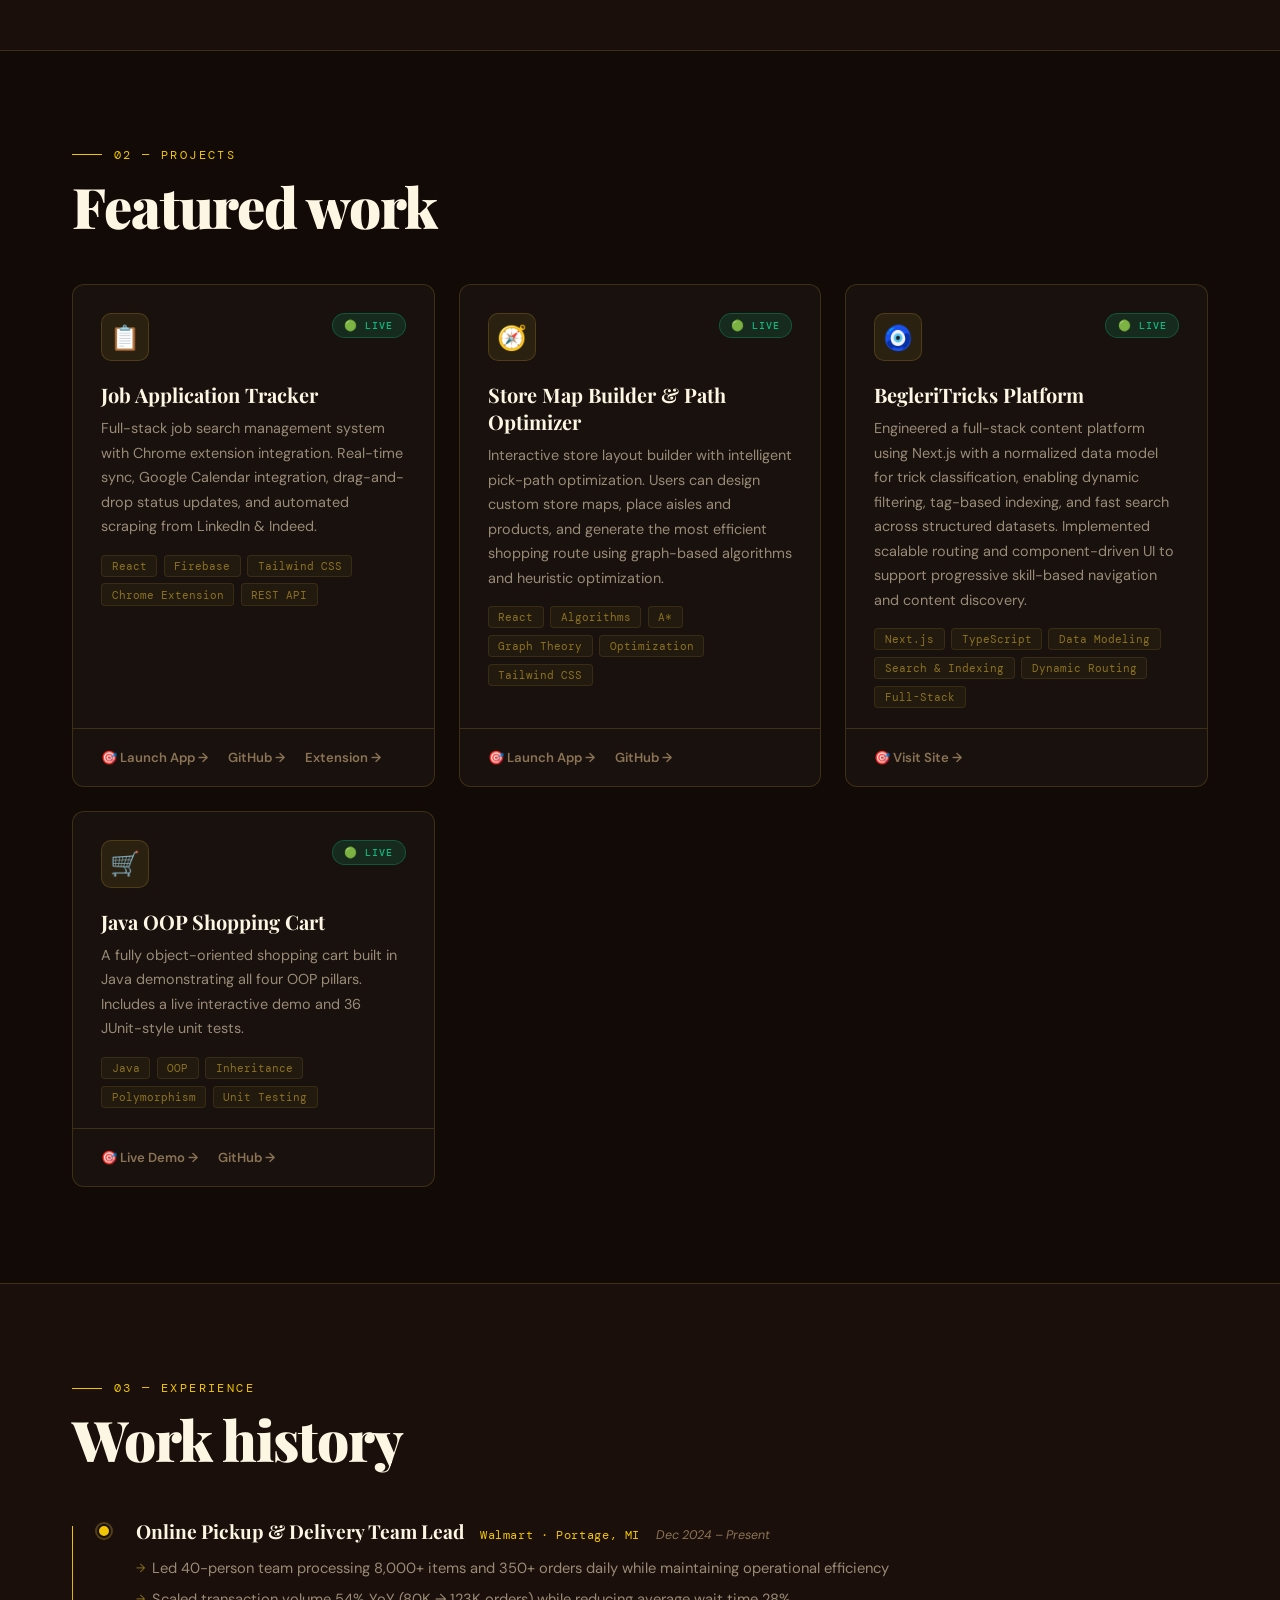
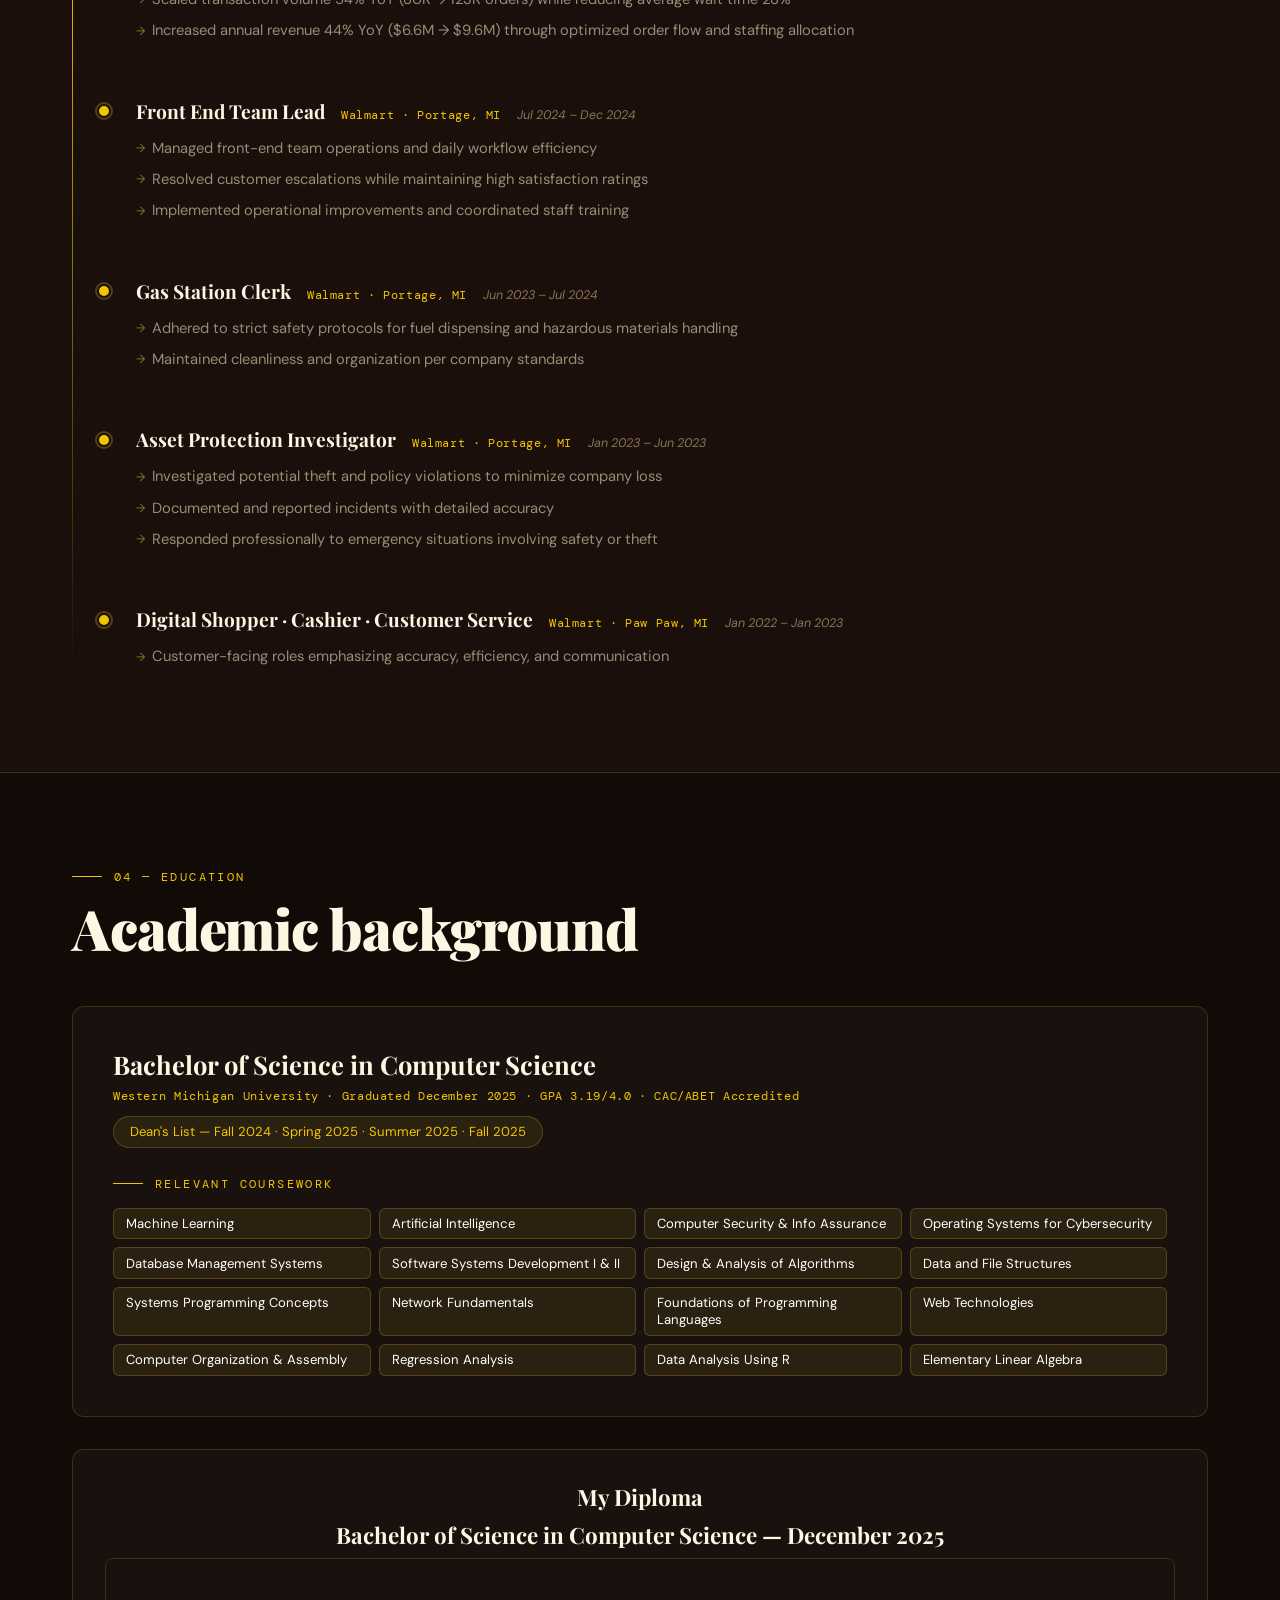
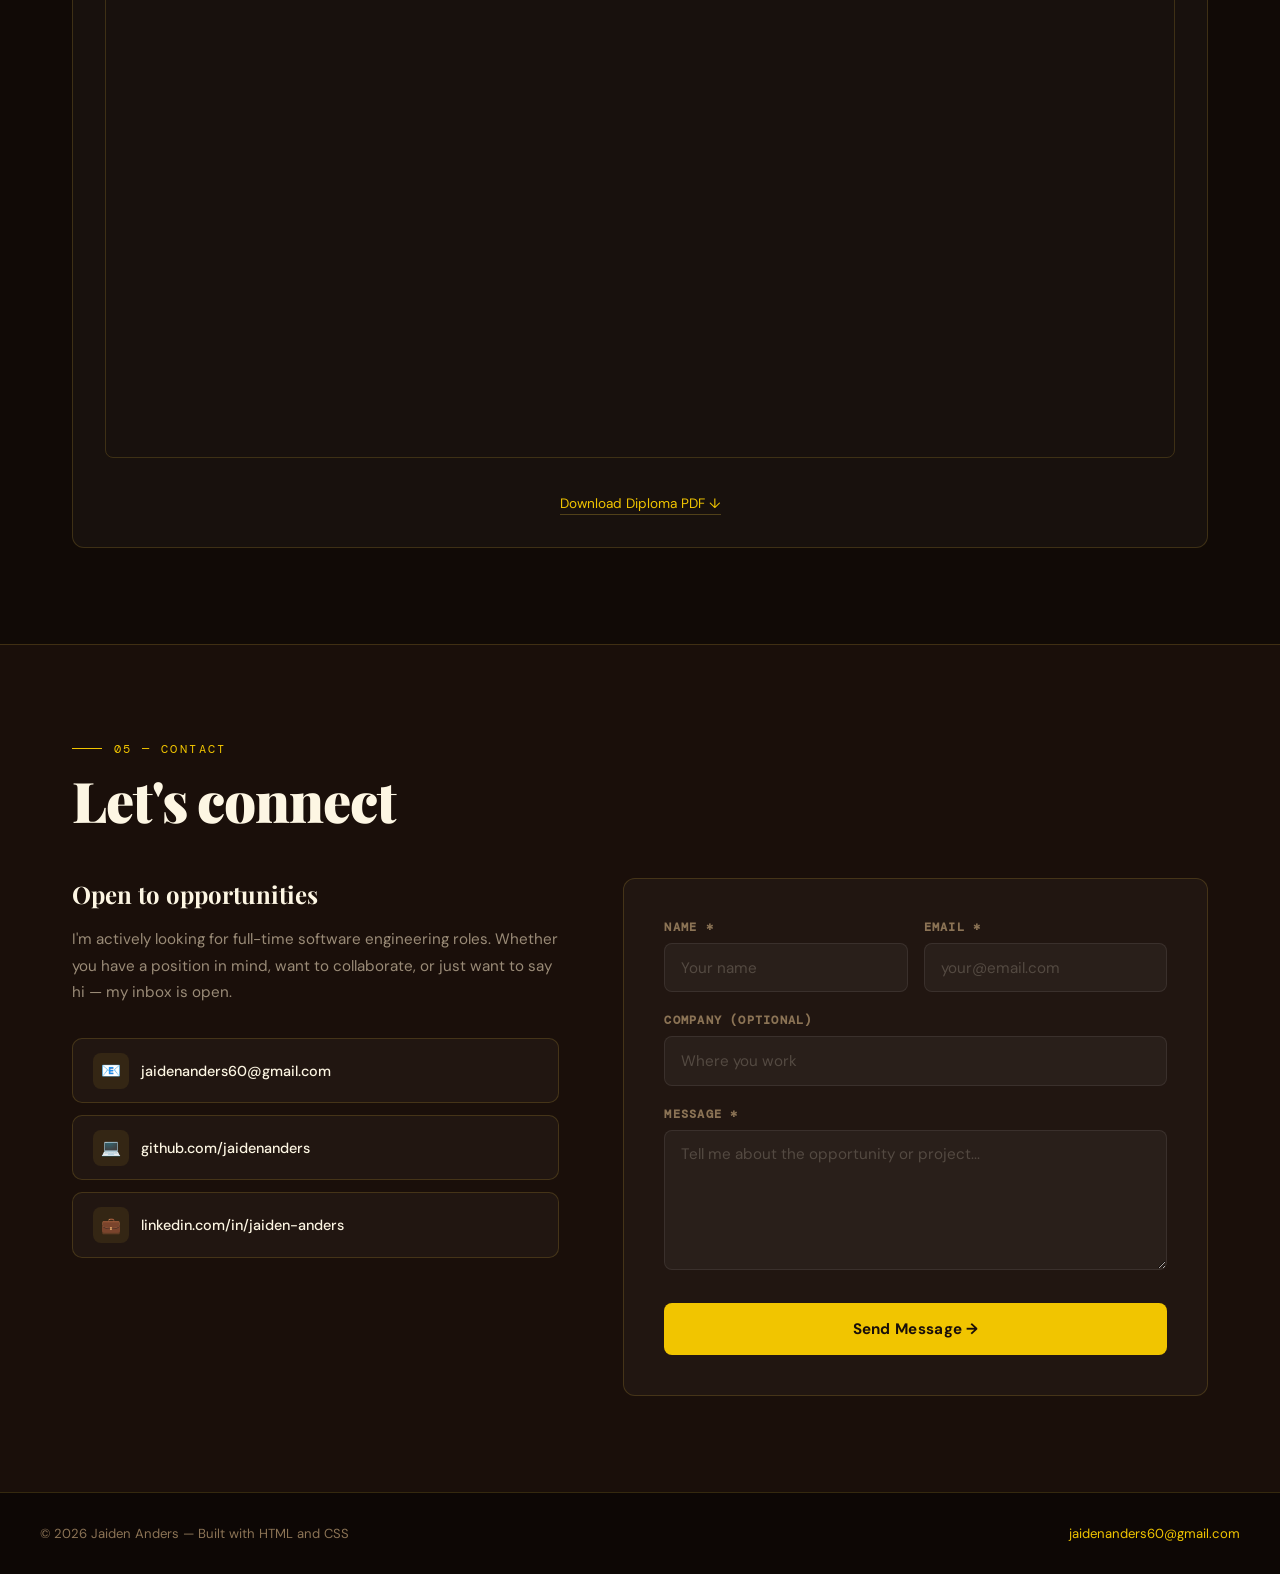
==== commit f3c48b55: "Update project details" ====
--- a/index.html
+++ b/index.html
@@ -1045,28 +1045,6 @@
                     </div>
                 </div>
 
-                <div class="project-card reveal">
-                    <div class="project-header">
-                        <div class="project-icon">🛒</div>
-                        <span class="status-badge badge-live">🟢 Live</span>
-                    </div>
-                    <div class="project-body">
-                        <h3>Java OOP Shopping Cart</h3>
-                        <p>A fully object-oriented shopping cart built in Java demonstrating all four OOP pillars. Includes a live interactive demo and 36 JUnit-style unit tests.</p>
-                        <div class="project-tags">
-                            <span class="ptag">Java</span>
-                            <span class="ptag">OOP</span>
-                            <span class="ptag">Inheritance</span>
-                            <span class="ptag">Polymorphism</span>
-                            <span class="ptag">Unit Testing</span>
-                        </div>
-                    </div>
-                    <div class="project-footer">
-                        <a href="shopping-cart-project.html" class="project-link">🎯 Live Demo →</a>
-                        <a href="https://github.com/jaidenanders/portfolio" class="project-link">GitHub →</a>
-                    </div>
-                </div>
-
 
                 <div class="project-card reveal">
                     <div class="project-header">
@@ -1090,6 +1068,52 @@
                         <a href="https://github.com/jaidenanders/route-optimization/tree/main" class="project-link">GitHub →</a>
                     </div>
                 </div>
+
+                <div class="project-card reveal">
+                    <div class="project-header">
+                        <div class="project-icon">🧿</div>
+                        <span class="status-badge badge-live">🟢 Live</span>
+                    </div>
+                    <div class="project-body">
+                        <h3>BegleriTricks Platform</h3>
+                        <p>Engineered a full-stack content platform using Next.js with a normalized data model for trick classification, enabling dynamic filtering, tag-based indexing, and fast search across structured datasets. Implemented scalable routing and component-driven UI to support progressive skill-based navigation and content discovery.</p>
+                        <div class="project-tags">
+                            <span class="ptag">Next.js</span>
+                            <span class="ptag">TypeScript</span>
+                            <span class="ptag">Data Modeling</span>
+                            <span class="ptag">Search & Indexing</span>
+                            <span class="ptag">Dynamic Routing</span>
+                            <span class="ptag">Full-Stack</span>
+                        </div>
+                    </div>
+                    <div class="project-footer">
+                        <a href="https://begleritricks.com" class="project-link">🎯 Visit Site →</a>
+                    </div>
+                </div>
+
+
+                <div class="project-card reveal">
+                    <div class="project-header">
+                        <div class="project-icon">🛒</div>
+                        <span class="status-badge badge-live">🟢 Live</span>
+                    </div>
+                    <div class="project-body">
+                        <h3>Java OOP Shopping Cart</h3>
+                        <p>A fully object-oriented shopping cart built in Java demonstrating all four OOP pillars. Includes a live interactive demo and 36 JUnit-style unit tests.</p>
+                        <div class="project-tags">
+                            <span class="ptag">Java</span>
+                            <span class="ptag">OOP</span>
+                            <span class="ptag">Inheritance</span>
+                            <span class="ptag">Polymorphism</span>
+                            <span class="ptag">Unit Testing</span>
+                        </div>
+                    </div>
+                    <div class="project-footer">
+                        <a href="shopping-cart-project.html" class="project-link">🎯 Live Demo →</a>
+                        <a href="https://github.com/jaidenanders/portfolio" class="project-link">GitHub →</a>
+                    </div>
+                </div>
+                
 
             </div>
         </div>
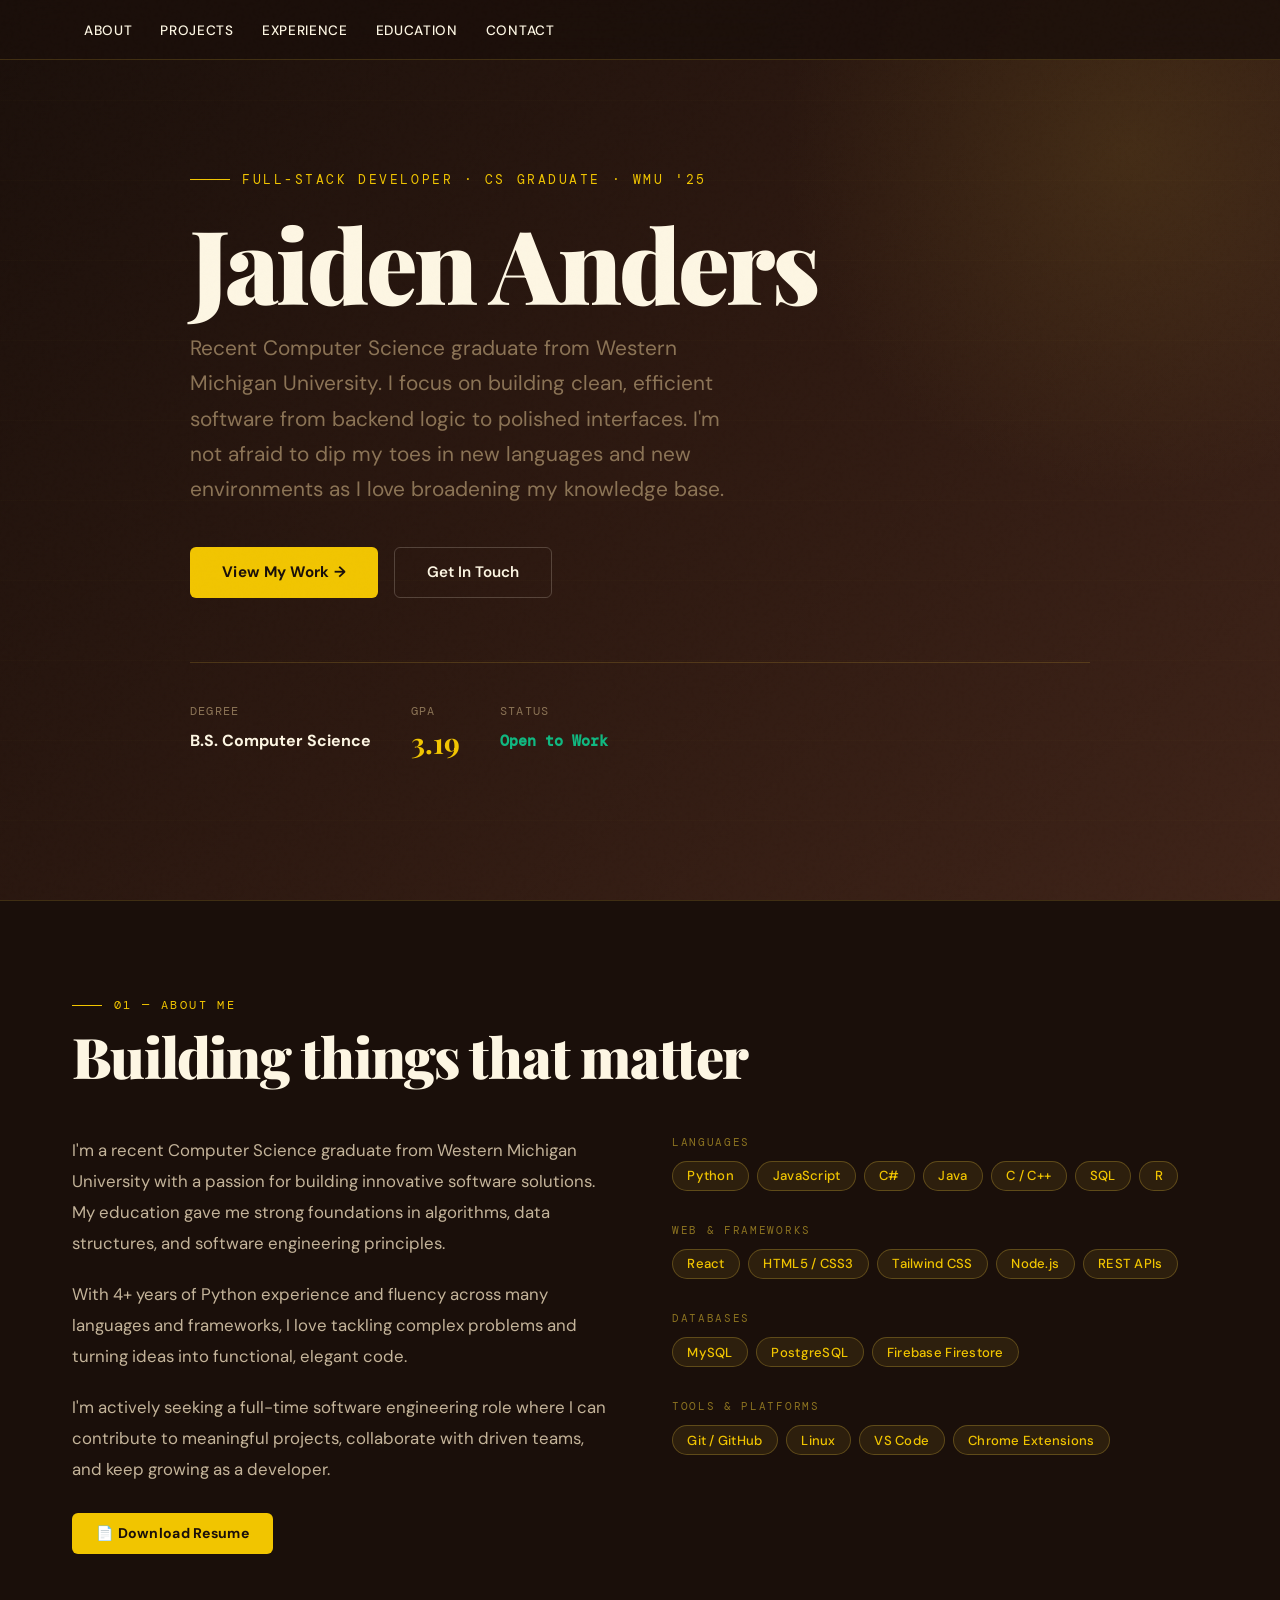
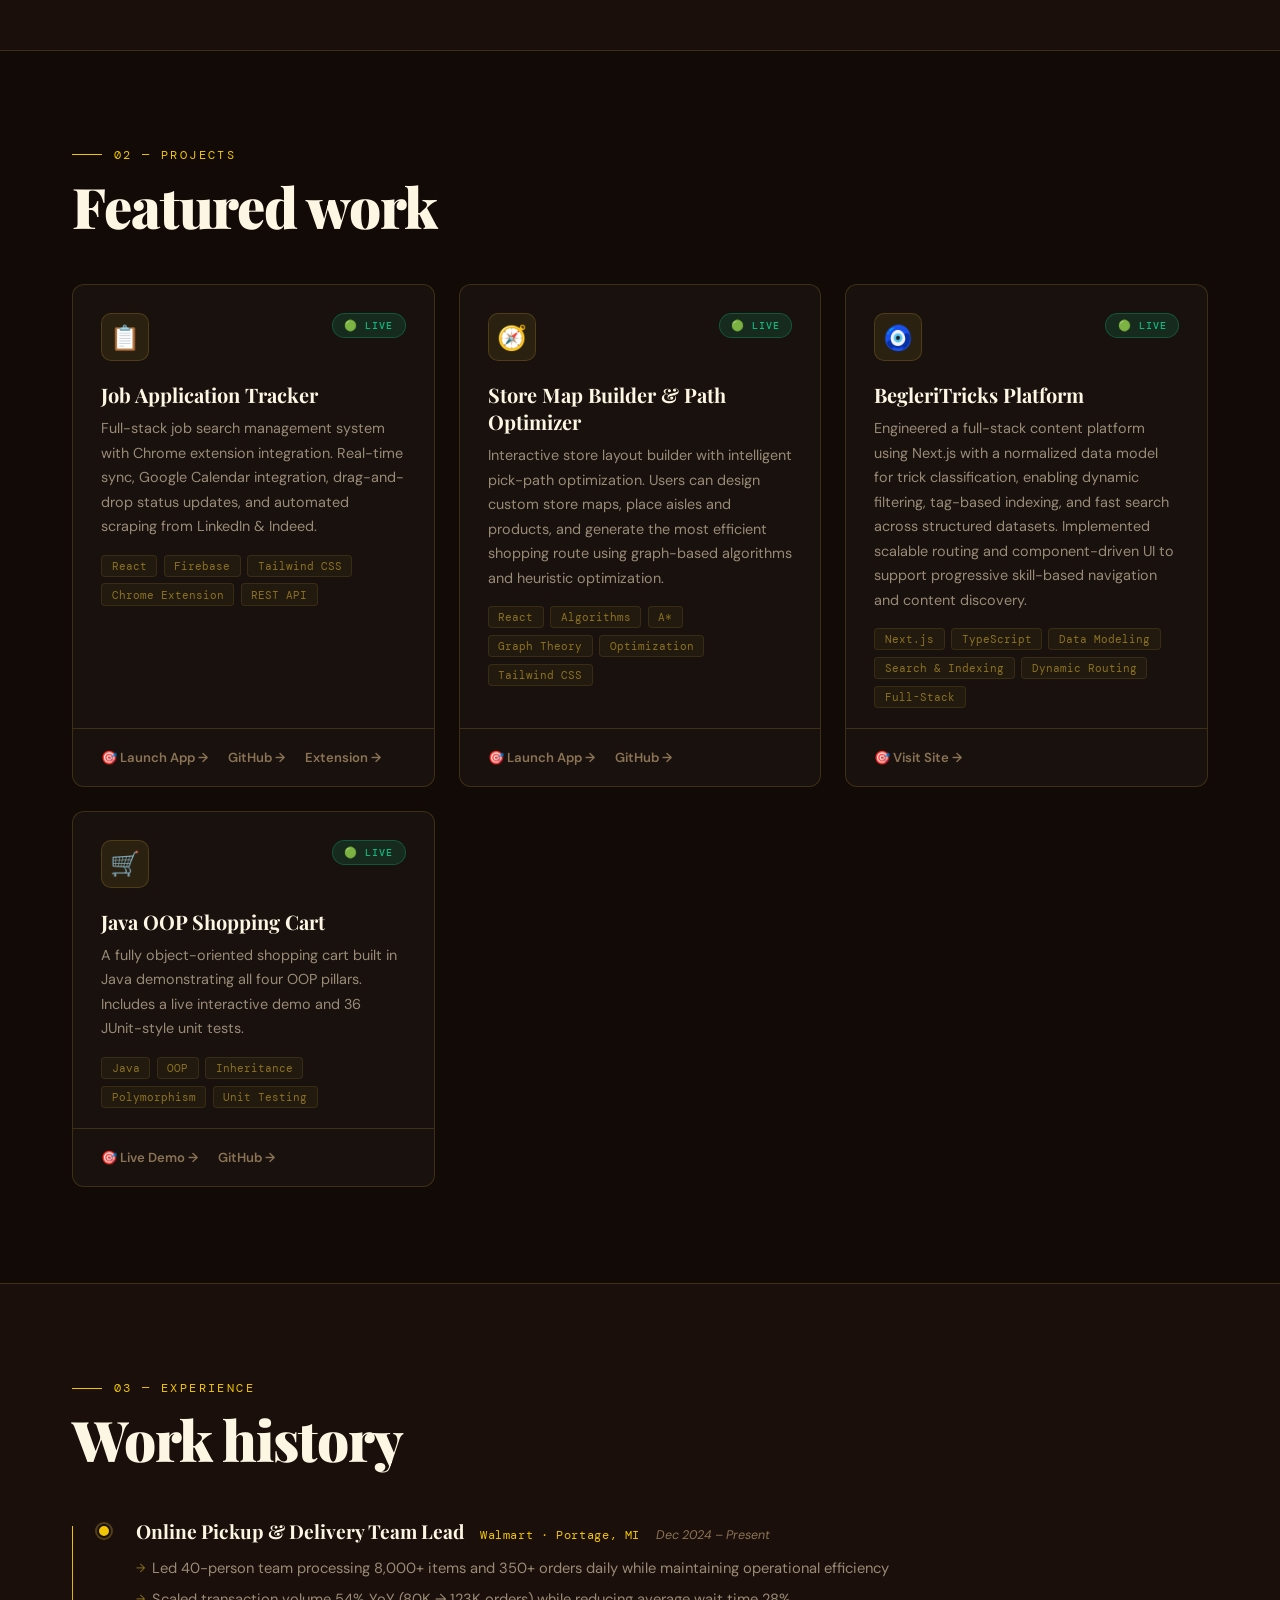
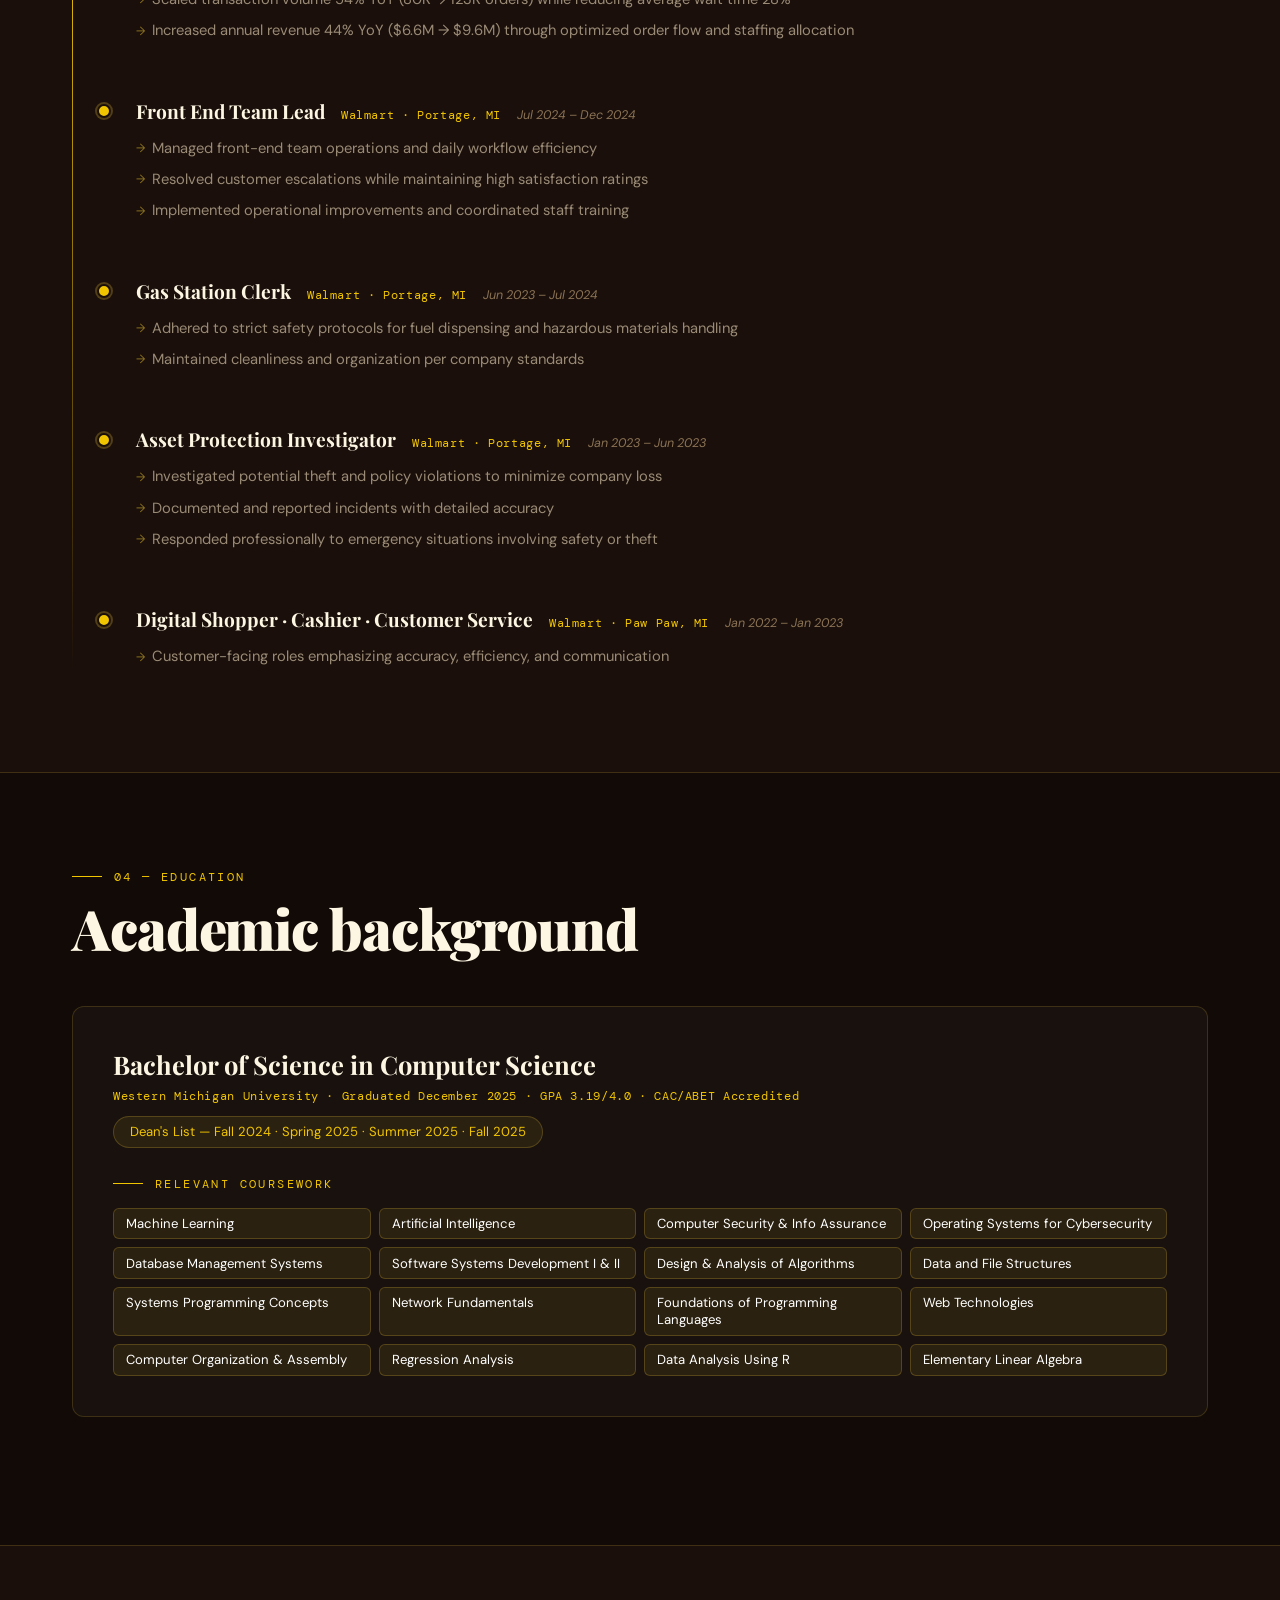
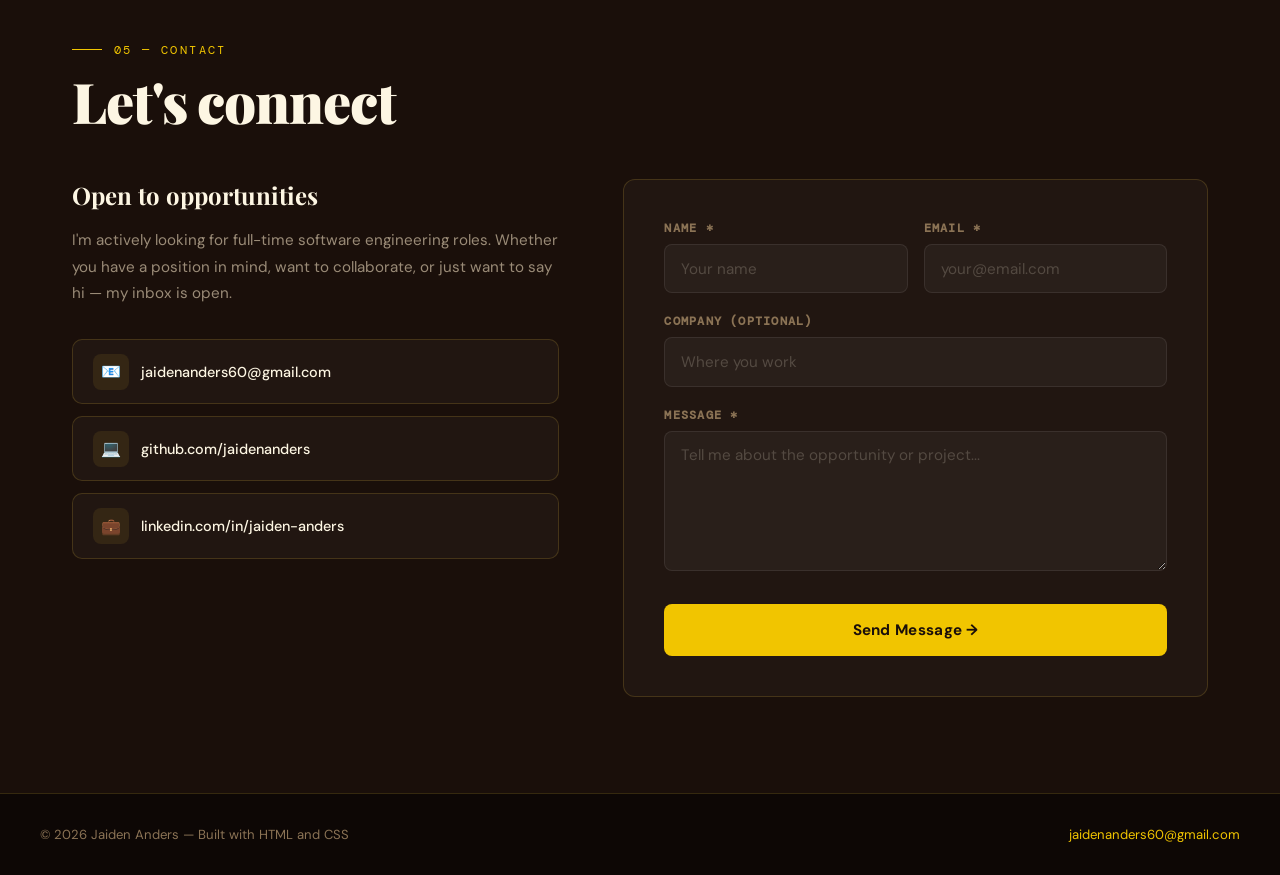
==== commit 7a500def: "Delete diploma section from index.html Removed diploma section from the webpage." ====
--- a/index.html
+++ b/index.html
@@ -5,6 +5,7 @@
     <meta name="viewport" content="width=device-width, initial-scale=1.0">
     <title>Jaiden Anders — Full-Stack Developer</title>
     <link rel="preconnect" href="https://fonts.googleapis.com">
+    <link rel="icon" type="image/x-icon" href="/favicon.ico" />
     <link href="https://fonts.googleapis.com/css2?family=Playfair+Display:wght@700;900&family=DM+Sans:wght@300;400;500;600&family=DM+Mono:wght@400;500&display=swap" rel="stylesheet">
     <style>
         *, *::before, *::after { margin: 0; padding: 0; box-sizing: border-box; }
@@ -1230,13 +1231,6 @@
                 </div>
             </div>
 
-            <div class="diploma-section reveal">
-                <h3>My Diploma</h3>
-                <h3>Bachelor of Science in Computer Science — December 2025</h3>
-                <iframe src="diploma.pdf" class="diploma-viewer" title="Computer Science Diploma"></iframe>
-                <br>
-                <a href="diploma.pdf" download class="diploma-download">Download Diploma PDF ↓</a>
-            </div>
         </div>
     </div>
 
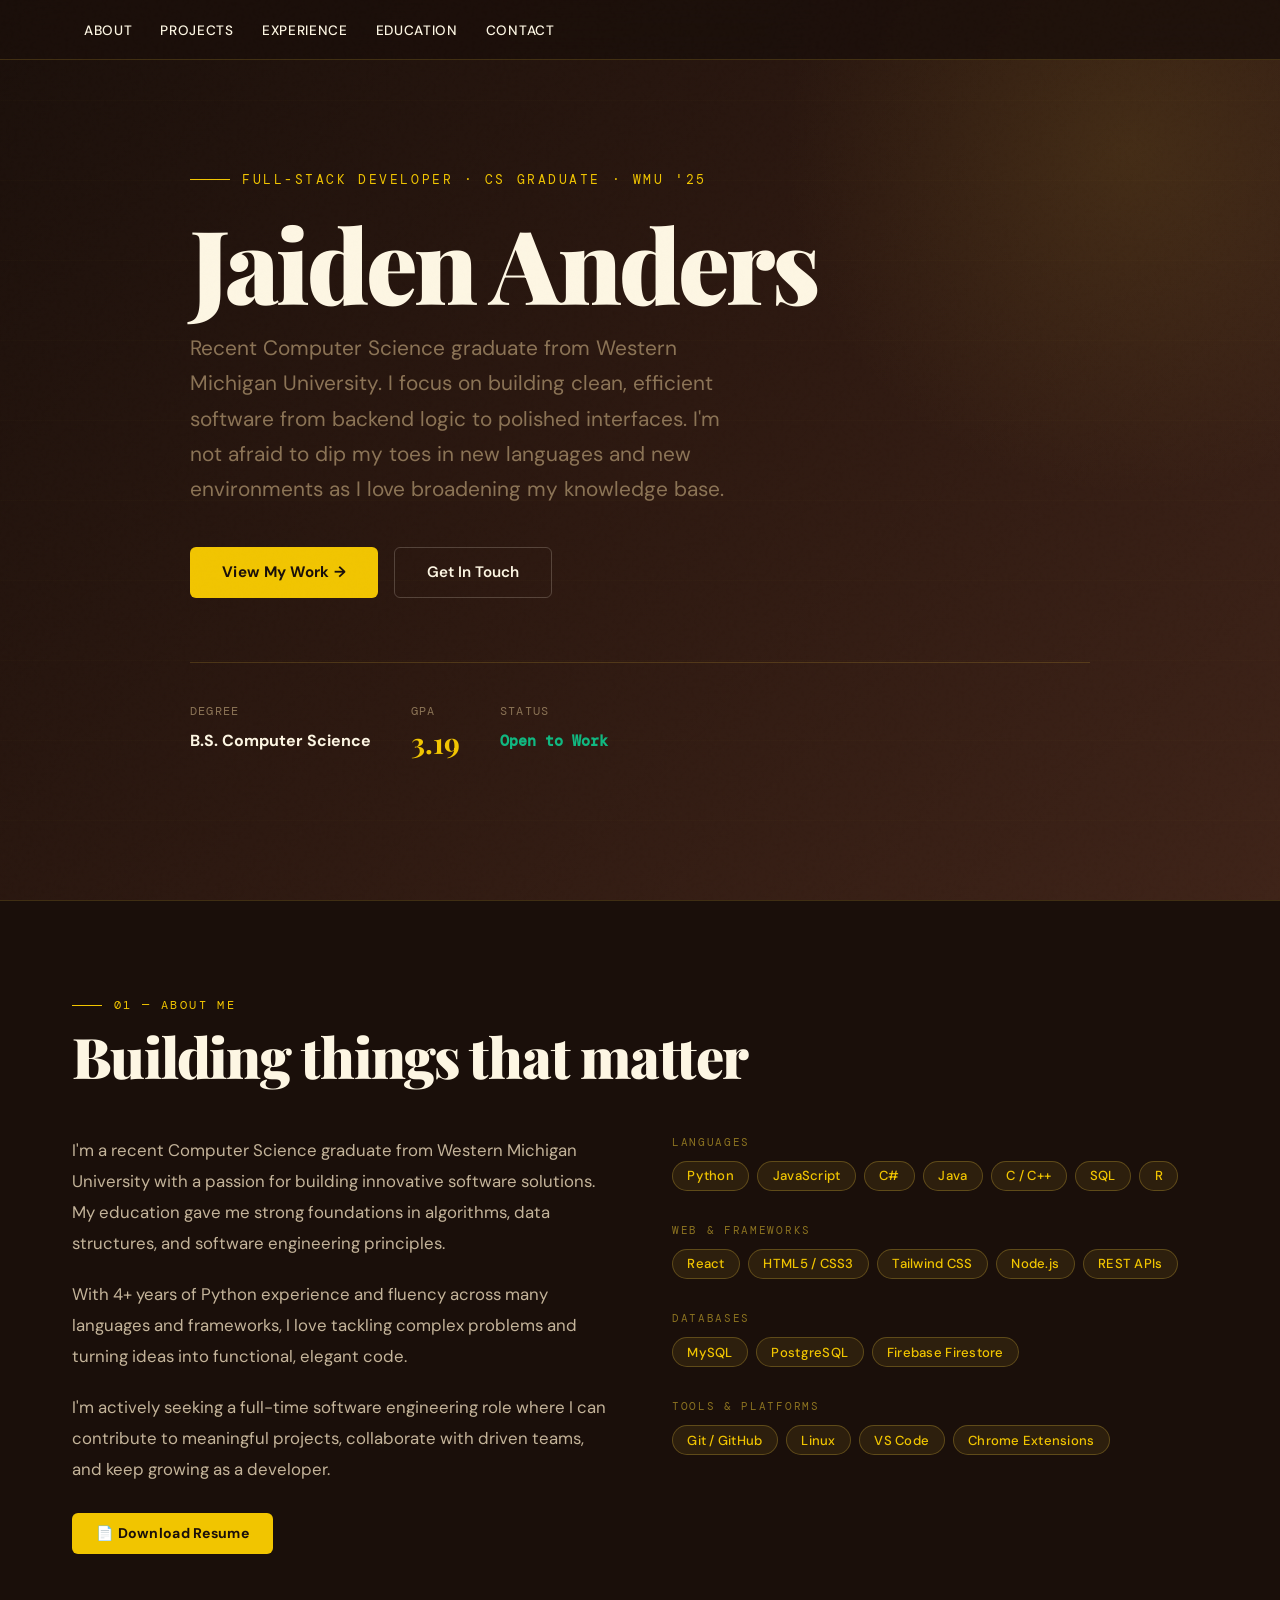
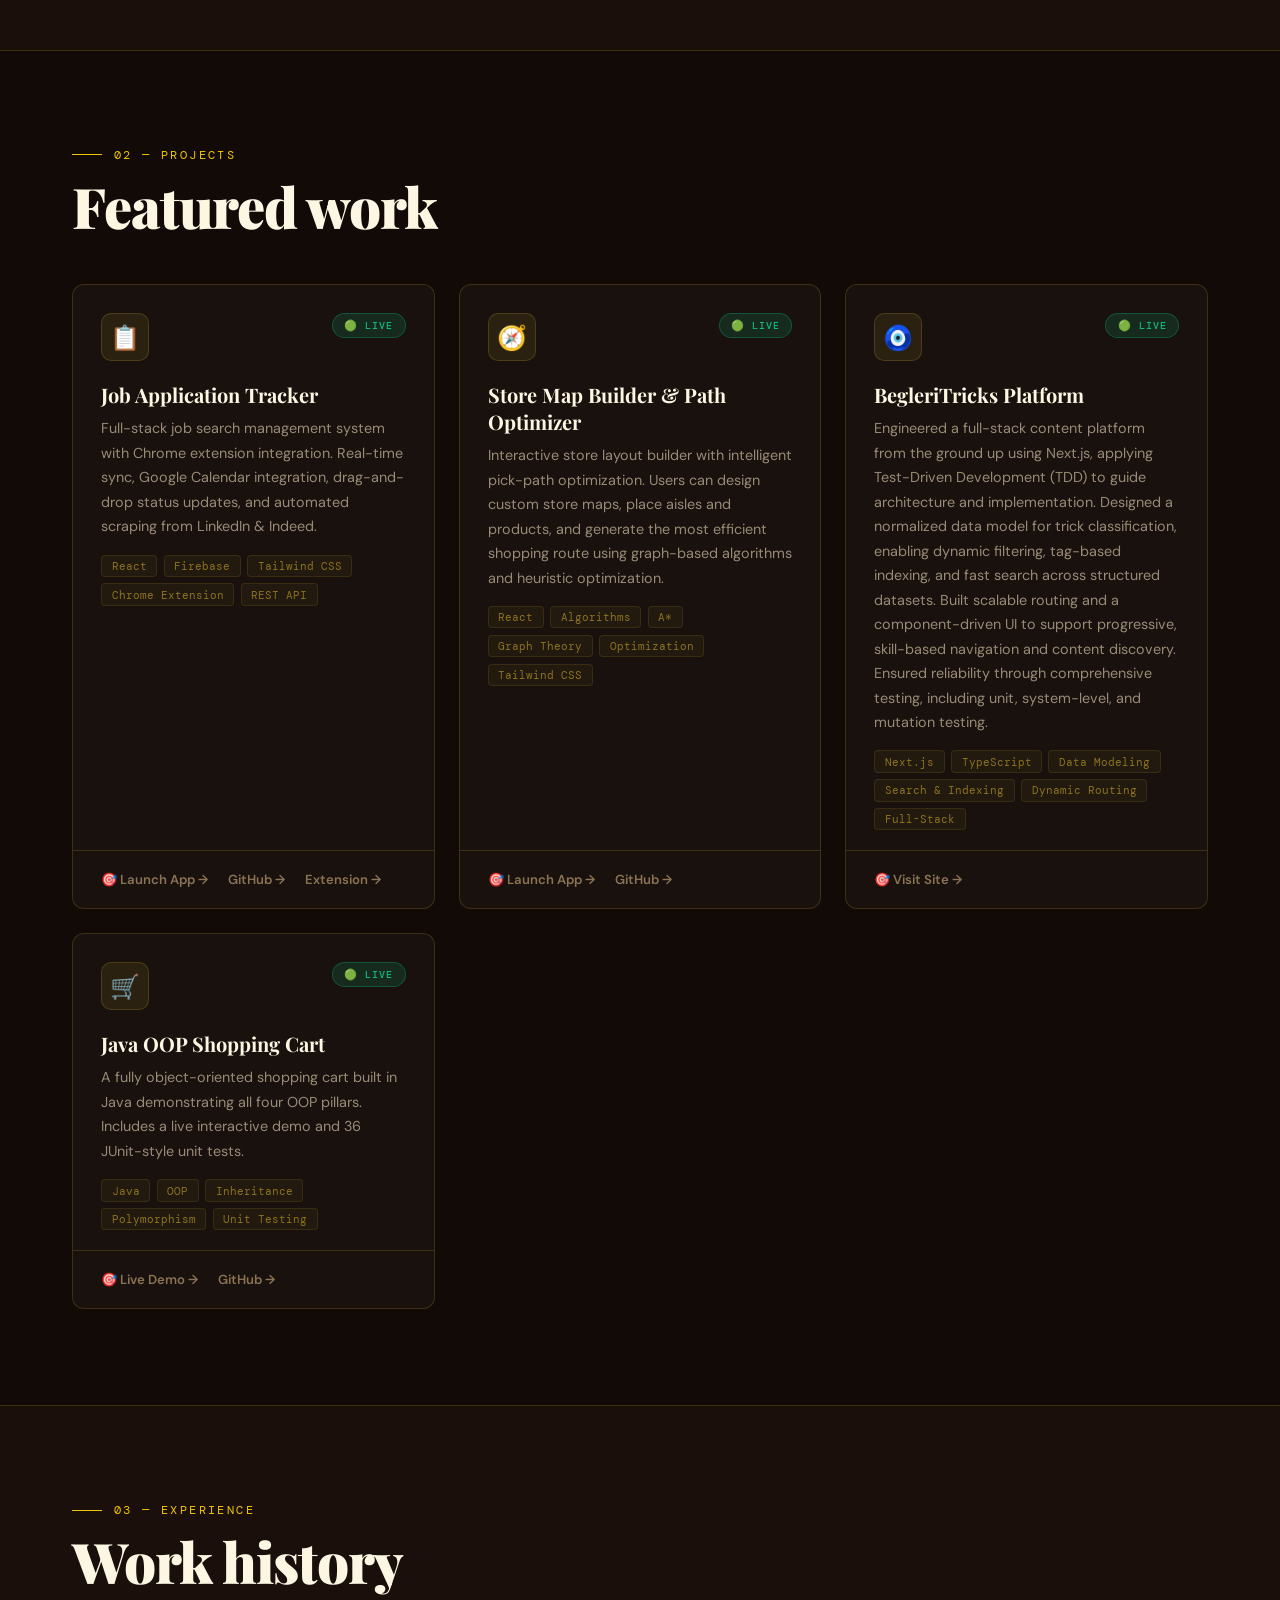
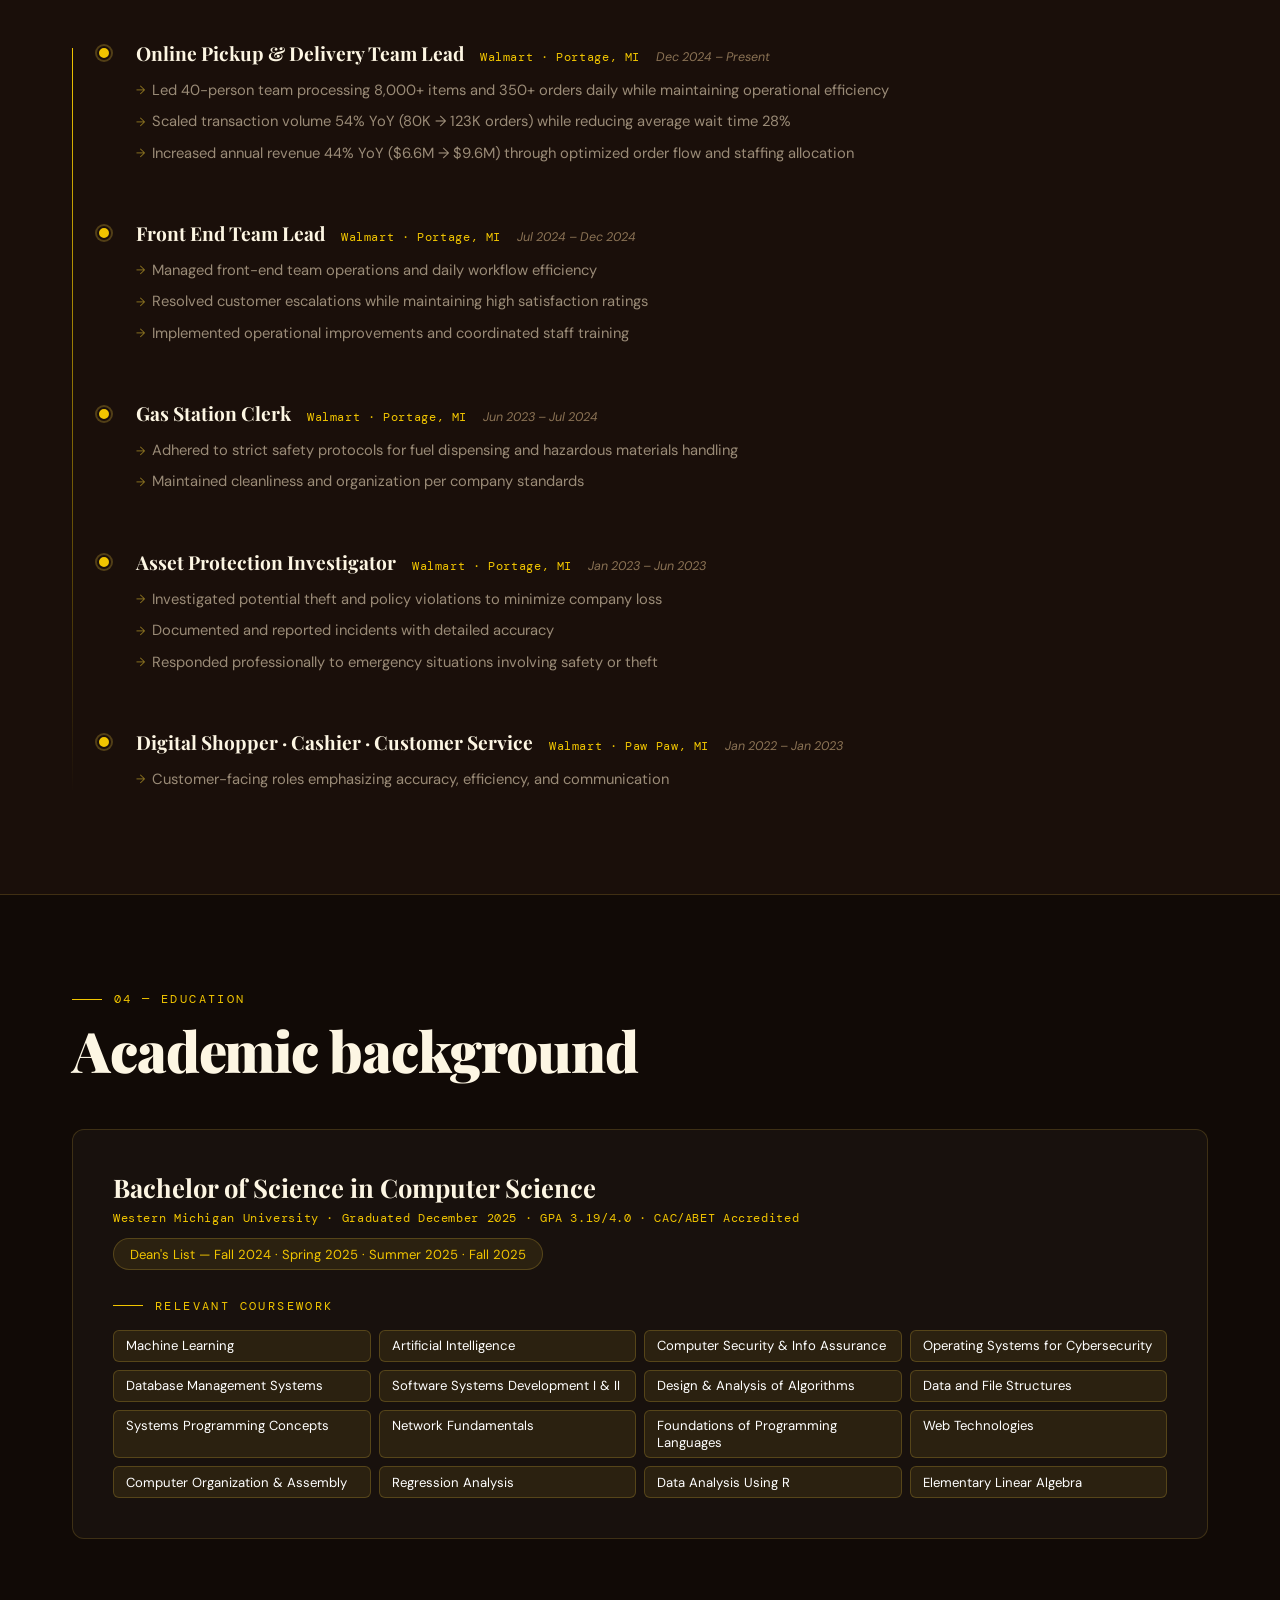
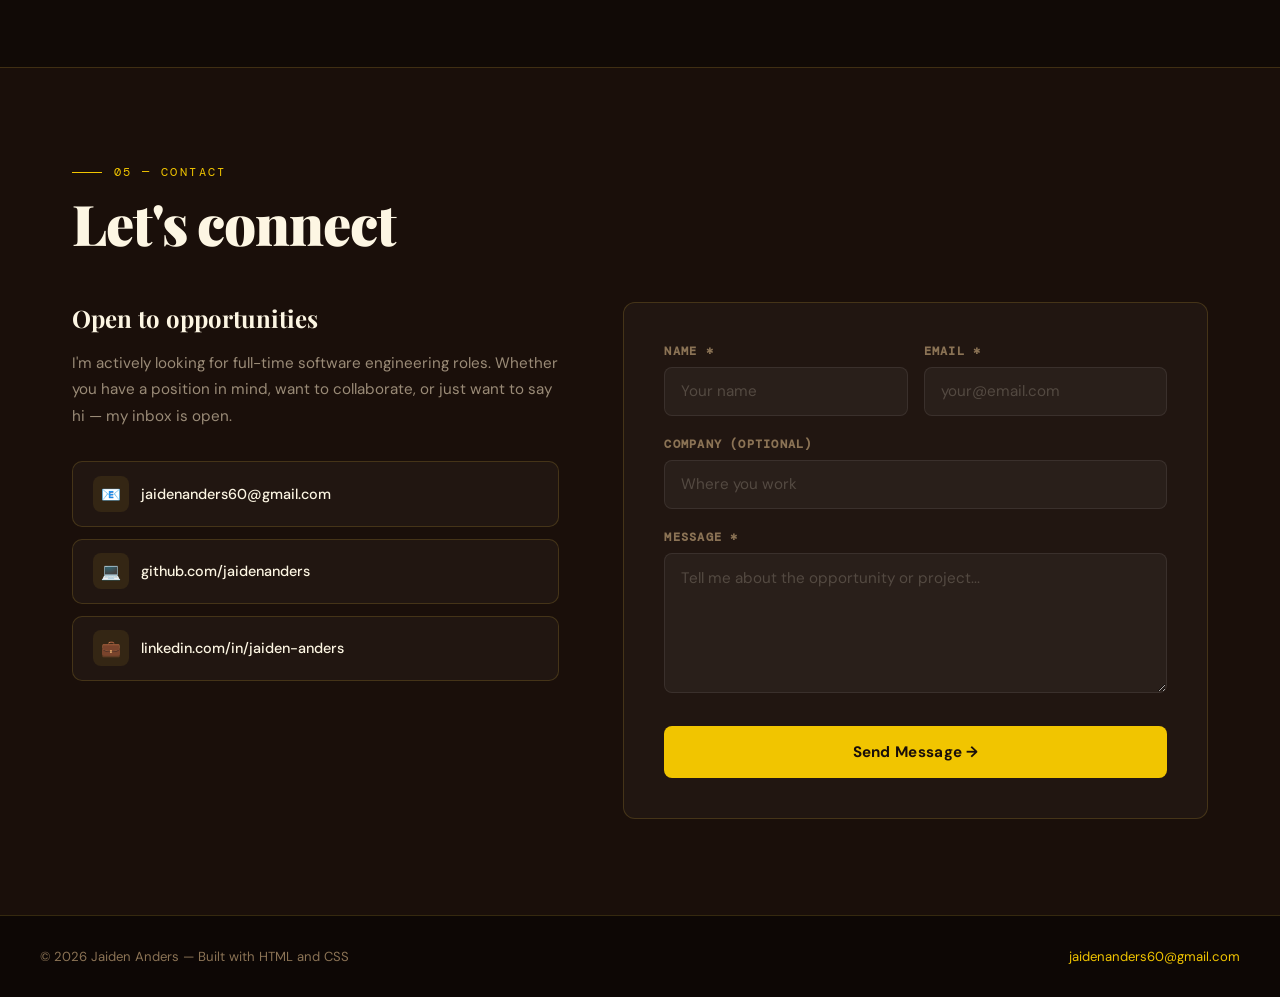
==== commit 240646d1: "Revise project description for BegleriTricks Platform Updated project description to include TDD and" ====
--- a/index.html
+++ b/index.html
@@ -1077,7 +1077,7 @@
                     </div>
                     <div class="project-body">
                         <h3>BegleriTricks Platform</h3>
-                        <p>Engineered a full-stack content platform using Next.js with a normalized data model for trick classification, enabling dynamic filtering, tag-based indexing, and fast search across structured datasets. Implemented scalable routing and component-driven UI to support progressive skill-based navigation and content discovery.</p>
+                        <p>Engineered a full-stack content platform from the ground up using Next.js, applying Test-Driven Development (TDD) to guide architecture and implementation. Designed a normalized data model for trick classification, enabling dynamic filtering, tag-based indexing, and fast search across structured datasets. Built scalable routing and a component-driven UI to support progressive, skill-based navigation and content discovery. Ensured reliability through comprehensive testing, including unit, system-level, and mutation testing.</p>
                         <div class="project-tags">
                             <span class="ptag">Next.js</span>
                             <span class="ptag">TypeScript</span>
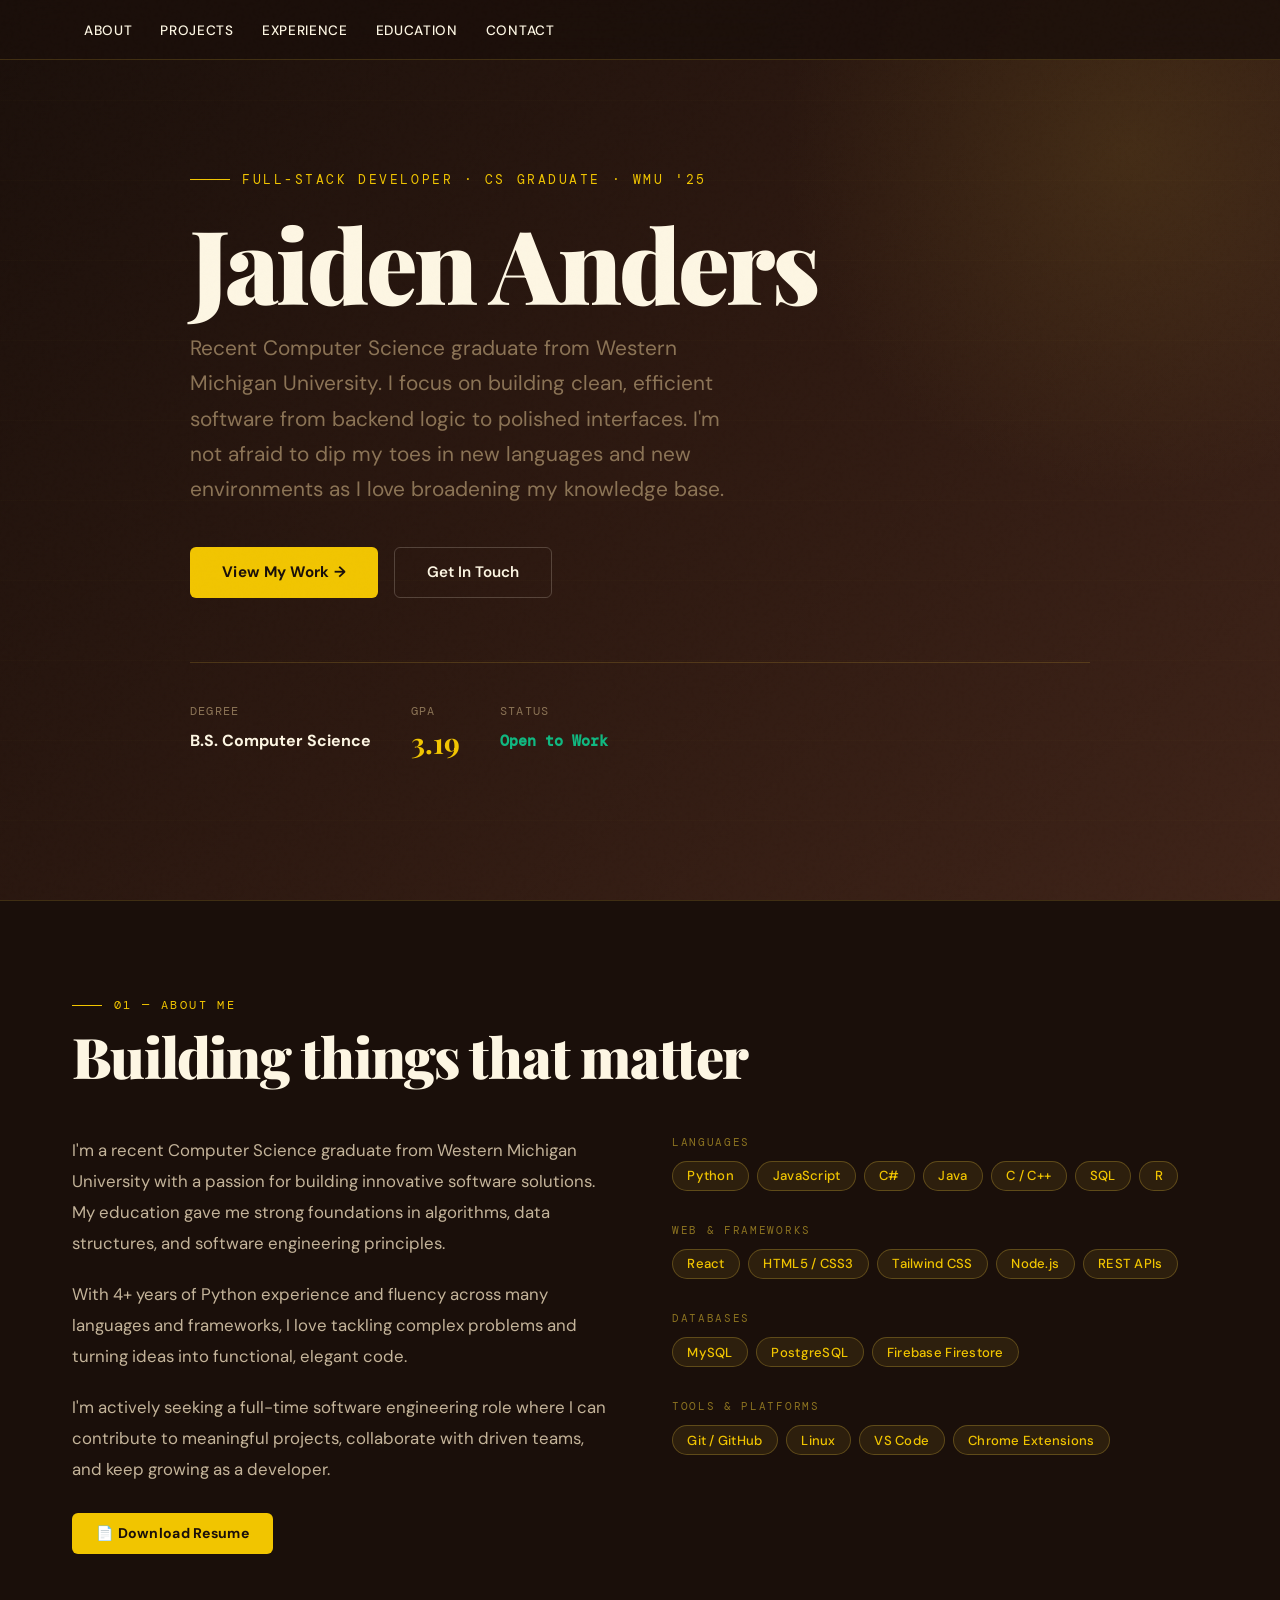
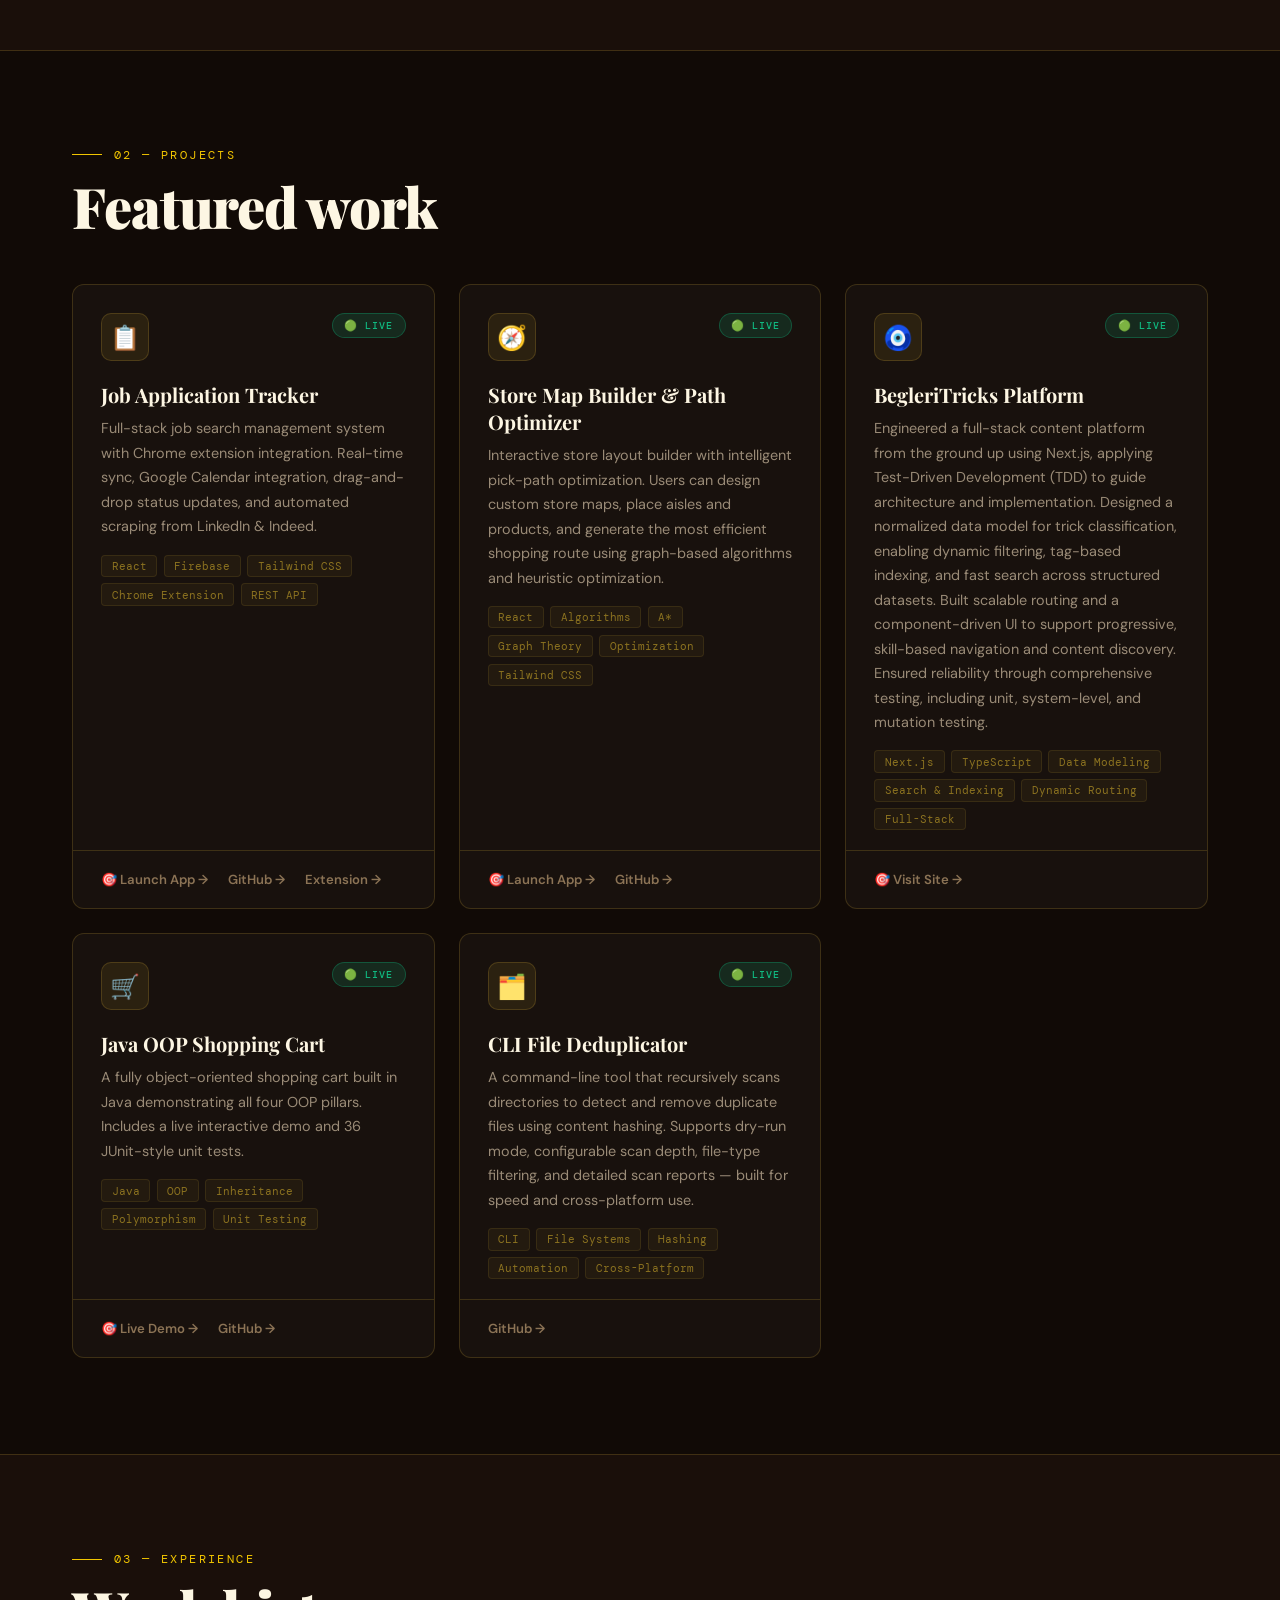
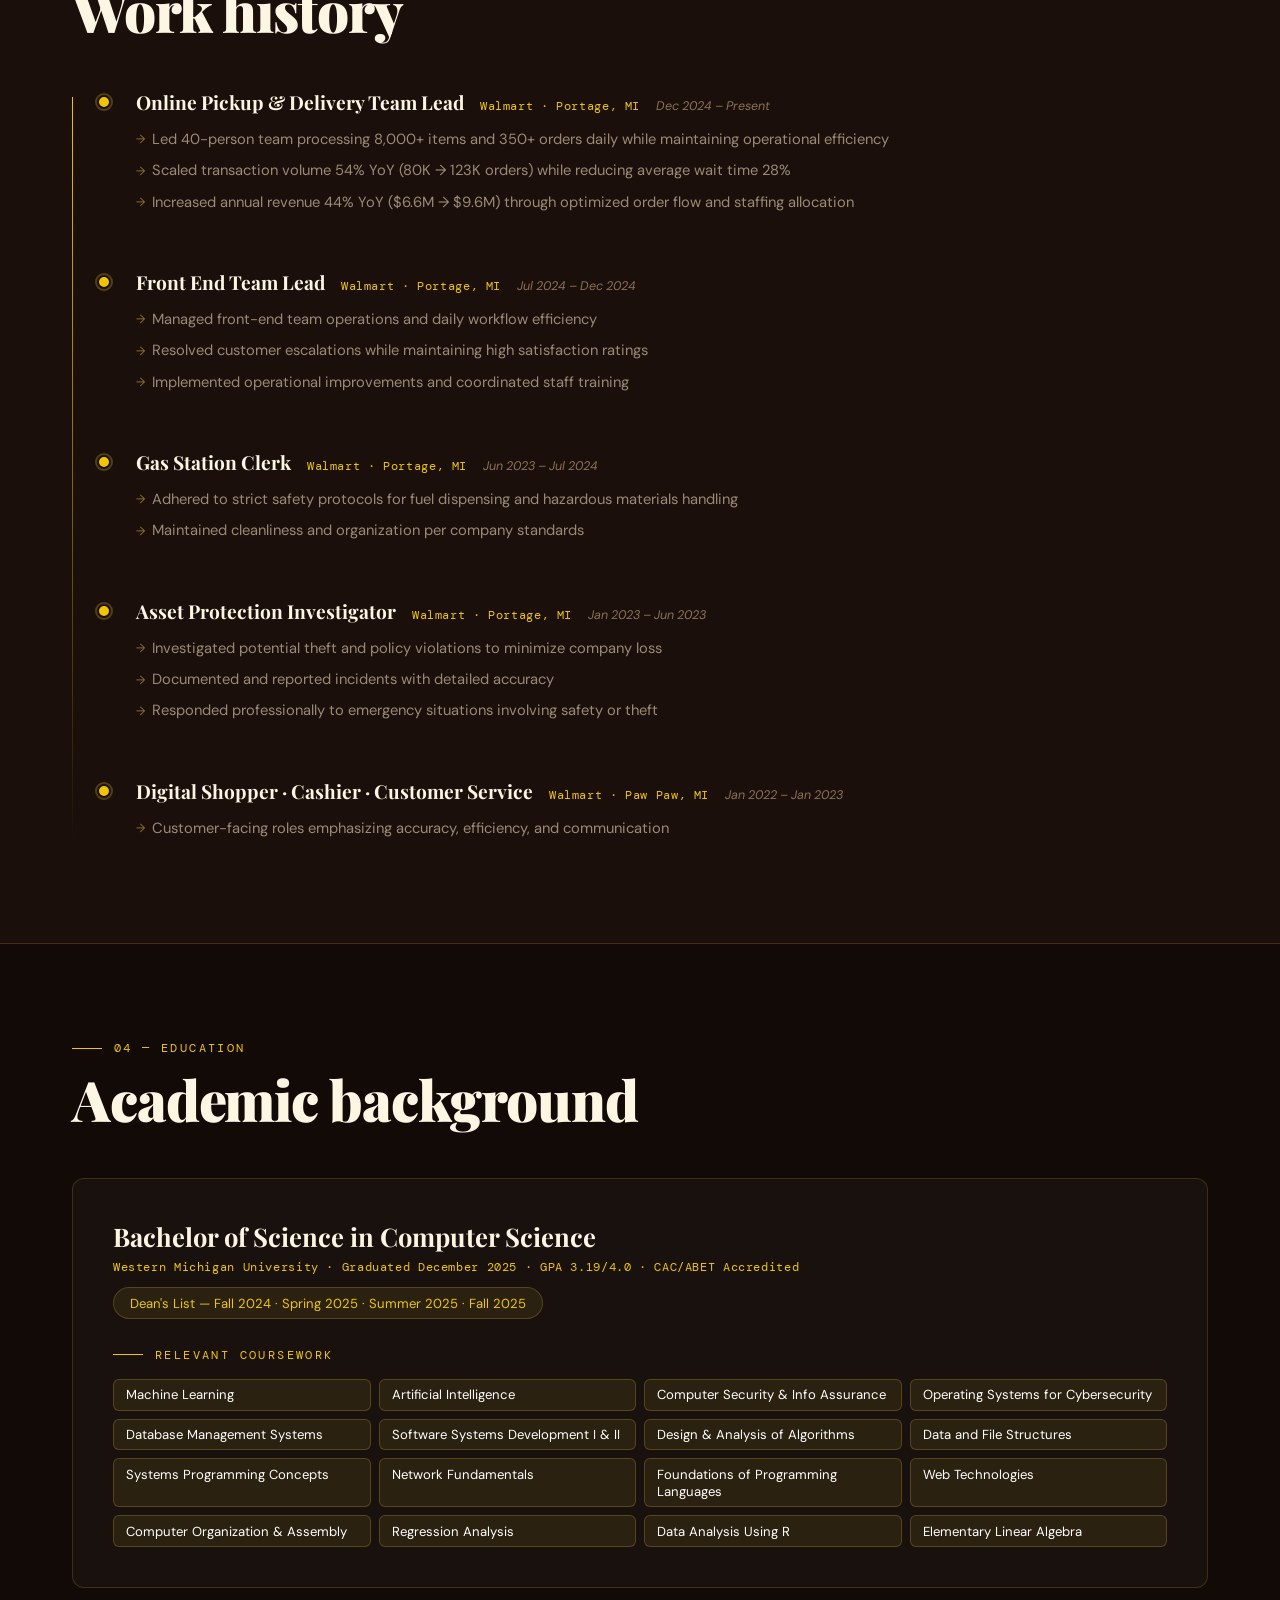
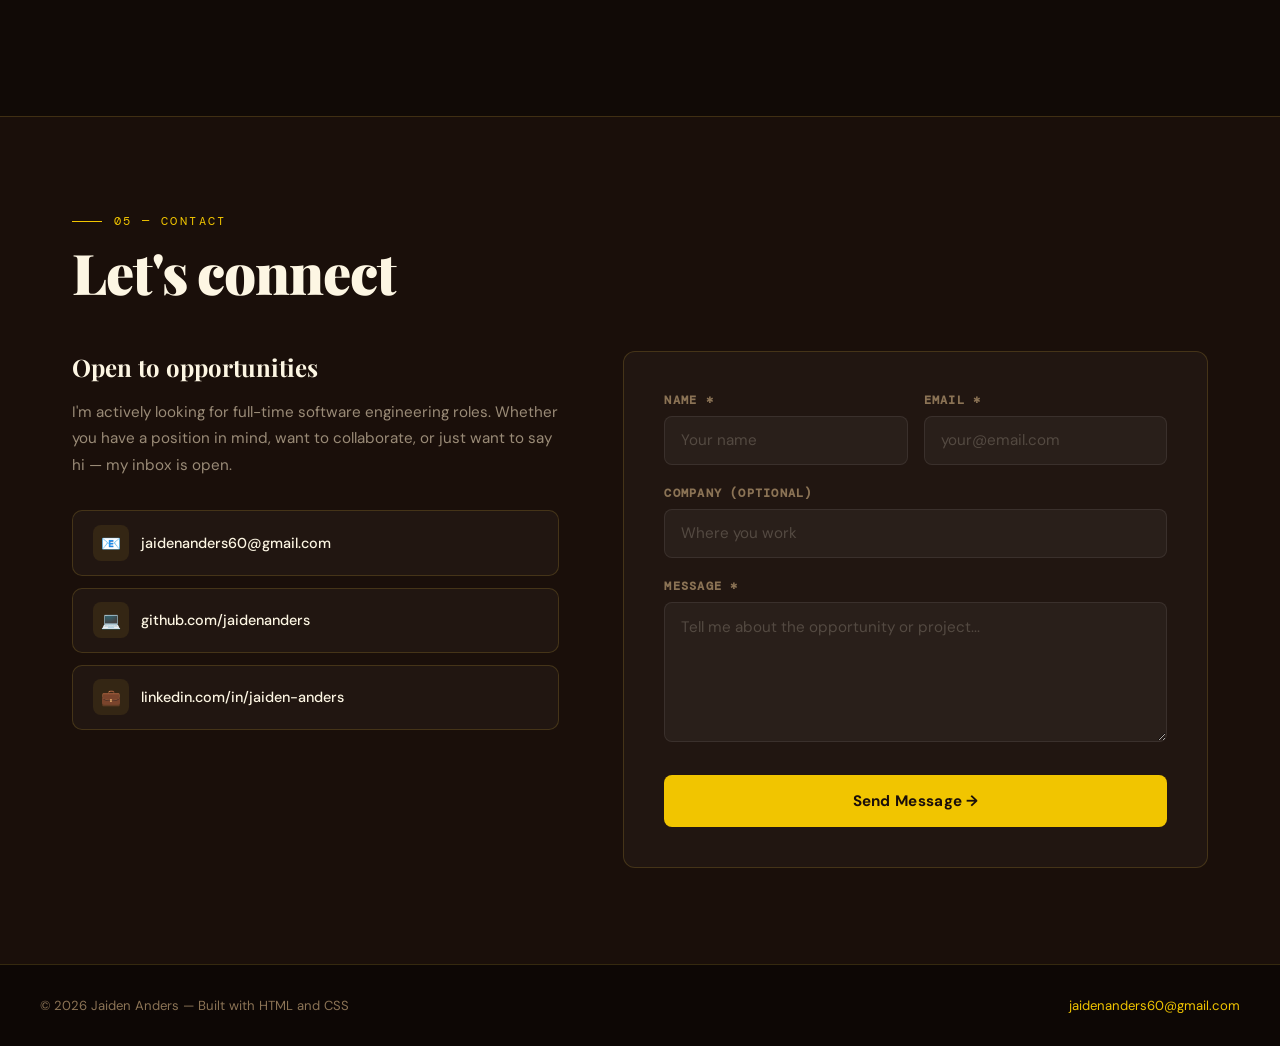
==== commit 7ec6b3e4: "Split Index.html into two separate pages" ====
--- a/index.html
+++ b/index.html
@@ -7,909 +7,7 @@
     <link rel="preconnect" href="https://fonts.googleapis.com">
     <link rel="icon" type="image/x-icon" href="/favicon.ico" />
     <link href="https://fonts.googleapis.com/css2?family=Playfair+Display:wght@700;900&family=DM+Sans:wght@300;400;500;600&family=DM+Mono:wght@400;500&display=swap" rel="stylesheet">
-    <style>
-        *, *::before, *::after { margin: 0; padding: 0; box-sizing: border-box; }
-
-        :root {
-            --gold: #F1C500;
-            --gold-light: #F1C500;
-            --gold-dim: #8B7220;
-            --brown: #532E1F;
-            --brown-mid: #7A5548;
-            --dark: #1A0F0A;
-            --cream: #FDF6E3;
-            --cream-dark: #F5EBCE;
-            --white: #FFFFFF;
-            --text-muted: #8B7355;
-            --border: rgba(212,175,55,0.2);
-            --grad-hero: linear-gradient(135deg, #1A0F0A 0%, #2C1810 50%, #3E2318 100%);
-        }
-
-        html { scroll-behavior: smooth; }
-
-        body {
-            font-family: 'DM Sans', sans-serif;
-            background: var(--dark);
-            color: var(--cream);
-            overflow-x: hidden;
-        }
-
-        /* NOISE TEXTURE */
-        body::before {
-            content: '';
-            position: fixed;
-            inset: 0;
-            background-image: url("data:image/svg+xml,%3Csvg viewBox='0 0 256 256' xmlns='http://www.w3.org/2000/svg'%3E%3Cfilter id='noise'%3E%3CfeTurbulence type='fractalNoise' baseFrequency='0.9' numOctaves='4' stitchTiles='stitch'/%3E%3C/filter%3E%3Crect width='100%25' height='100%25' filter='url(%23noise)' opacity='0.04'/%3E%3C/svg%3E");
-            pointer-events: none;
-            z-index: 9999;
-            opacity: 0.4;
-        }
-
-        ::-webkit-scrollbar { width: 4px; }
-        ::-webkit-scrollbar-track { background: var(--dark); }
-        ::-webkit-scrollbar-thumb { background: var(--gold); border-radius: 2px; }
-
-        /* NAV */
-        header {
-            position: fixed;
-            top: 0; left: 0; right: 0;
-            z-index: 1000;
-            padding: 1.2rem 0;
-            background: rgba(26,15,10,0.85);
-            backdrop-filter: blur(16px);
-            border-bottom: 1px solid var(--border);
-        }
-
-        nav {
-            max-width: 1200px;
-            margin: 0 auto;
-            padding: 0 2rem;
-            display: flex;
-            justify-content: space-between;
-            align-items: center;
-            gap: 1rem;
-        }
-
-        .logo {
-            font-family: 'Playfair Display', serif;
-            font-size: 1.4rem;
-            font-weight: 900;
-            color: var(--gold);
-            letter-spacing: -0.02em;
-            white-space: nowrap;
-            flex-shrink: 0;
-        }
-
-        .logo span { color: var(--cream); }
-
-        nav ul {
-            list-style: none;
-            display: flex;
-            gap: 0.25rem;
-            flex-wrap: wrap;
-            justify-content: flex-end;
-        }
-
-        nav a {
-            color: var(--cream);
-            text-decoration: none;
-            font-size: 0.85rem;
-            font-weight: 500;
-            letter-spacing: 0.05em;
-            text-transform: uppercase;
-            padding: 0.4rem 0.75rem;
-            border-radius: 100px;
-            transition: all 0.25s;
-            white-space: nowrap;
-        }
-
-        nav a:hover { color: var(--gold); background: rgba(212,175,55,0.1); }
-
-        .menu-toggle {
-            display: none;
-            flex-direction: column;
-            gap: 5px;
-            cursor: pointer;
-            padding: 4px;
-            flex-shrink: 0;
-            z-index: 1100;
-            position: relative;
-        }
-
-        .menu-toggle span {
-            display: block;
-            width: 24px;
-            height: 2px;
-            background: var(--gold);
-            border-radius: 2px;
-            transition: all 0.3s;
-        }
-
-        .menu-toggle.open span:nth-child(1) { transform: translateY(7px) rotate(45deg); }
-        .menu-toggle.open span:nth-child(2) { opacity: 0; }
-        .menu-toggle.open span:nth-child(3) { transform: translateY(-7px) rotate(-45deg); }
-
-        /* HERO */
-        .hero {
-            min-height: 100vh;
-            display: flex;
-            align-items: center;
-            justify-content: center;
-            background: var(--grad-hero);
-            position: relative;
-            padding: 6rem 2rem 4rem;
-            overflow: hidden;
-        }
-
-        .hero::before {
-            content: '';
-            position: absolute;
-            width: 700px;
-            height: 700px;
-            border-radius: 50%;
-            background: radial-gradient(circle, rgba(212,175,55,0.12) 0%, transparent 70%);
-            top: -200px; right: -200px;
-            pointer-events: none;
-        }
-
-        .hero::after {
-            content: '';
-            position: absolute;
-            inset: 0;
-            background: repeating-linear-gradient(0deg, transparent, transparent 79px, rgba(212,175,55,0.03) 80px);
-            pointer-events: none;
-        }
-
-        .hero-inner {
-            max-width: 900px;
-            width: 100%;
-            position: relative;
-            z-index: 1;
-        }
-
-        .hero-eyebrow {
-            font-family: 'DM Mono', monospace;
-            font-size: 0.8rem;
-            color: var(--gold);
-            letter-spacing: 0.2em;
-            text-transform: uppercase;
-            margin-bottom: 1.5rem;
-            display: flex;
-            align-items: center;
-            gap: 0.75rem;
-            animation: fadeUp 0.8s ease both;
-        }
-
-        .hero-eyebrow::before {
-            content: '';
-            display: block;
-            width: 40px;
-            height: 1px;
-            background: var(--gold);
-        }
-
-        .hero h1 {
-            font-family: 'Playfair Display', serif;
-            font-size: clamp(3rem, 8vw, 7rem);
-            font-weight: 900;
-            line-height: 1.0;
-            color: var(--cream);
-            margin-bottom: 1rem;
-            letter-spacing: -0.03em;
-            animation: fadeUp 0.8s 0.1s ease both;
-        }
-
-        .hero h1 em { font-style: normal; color: var(--gold); }
-
-        .hero-sub {
-            font-size: clamp(1rem, 2.5vw, 1.3rem);
-            color: var(--text-muted);
-            max-width: 550px;
-            line-height: 1.7;
-            margin-bottom: 2.5rem;
-            animation: fadeUp 0.8s 0.2s ease both;
-        }
-
-        .hero-ctas {
-            display: flex;
-            gap: 1rem;
-            flex-wrap: wrap;
-            animation: fadeUp 0.8s 0.3s ease both;
-        }
-
-        .btn-primary {
-            display: inline-flex;
-            align-items: center;
-            gap: 0.5rem;
-            padding: 0.9rem 2rem;
-            background: var(--gold);
-            color: var(--dark);
-            text-decoration: none;
-            border-radius: 6px;
-            font-weight: 700;
-            font-size: 0.95rem;
-            letter-spacing: 0.02em;
-            transition: all 0.25s;
-            white-space: nowrap;
-        }
-
-        .btn-primary:hover {
-            background: var(--gold-light);
-            transform: translateY(-2px);
-            box-shadow: 0 8px 24px rgba(212,175,55,0.35);
-        }
-
-        .btn-ghost {
-            display: inline-flex;
-            align-items: center;
-            gap: 0.5rem;
-            padding: 0.9rem 2rem;
-            background: transparent;
-            color: var(--cream);
-            text-decoration: none;
-            border-radius: 6px;
-            font-weight: 600;
-            font-size: 0.95rem;
-            border: 1px solid rgba(253,246,227,0.2);
-            transition: all 0.25s;
-            white-space: nowrap;
-        }
-
-        .btn-ghost:hover { border-color: var(--gold); color: var(--gold); transform: translateY(-2px); }
-
-        .hero-stats {
-            display: flex;
-            gap: 2.5rem;
-            margin-top: 4rem;
-            padding-top: 2.5rem;
-            border-top: 1px solid var(--border);
-            flex-wrap: wrap;
-            animation: fadeUp 0.8s 0.4s ease both;
-        }
-
-        .hero-stat-label {
-            font-size: 0.75rem;
-            color: var(--text-muted);
-            text-transform: uppercase;
-            letter-spacing: 0.1em;
-            font-family: 'DM Mono', monospace;
-            margin-bottom: 0.3rem;
-        }
-
-        .hero-stat-value {
-            font-family: 'Playfair Display', serif;
-            font-size: 1.8rem;
-            color: var(--gold);
-            font-weight: 700;
-        }
-
-        /* SECTIONS */
-        .section {
-            max-width: 1200px;
-            margin: 0 auto;
-            padding: 6rem 2rem;
-        }
-
-        .section-label {
-            font-family: 'DM Mono', monospace;
-            font-size: 0.75rem;
-            color: var(--gold);
-            letter-spacing: 0.2em;
-            text-transform: uppercase;
-            margin-bottom: 0.75rem;
-            display: flex;
-            align-items: center;
-            gap: 0.75rem;
-        }
-
-        .section-label::before {
-            content: '';
-            display: block;
-            width: 30px;
-            height: 1px;
-            background: var(--gold);
-        }
-
-        h2.section-title {
-            font-family: 'Playfair Display', serif;
-            font-size: clamp(2rem, 5vw, 3.5rem);
-            font-weight: 900;
-            color: var(--cream);
-            letter-spacing: -0.02em;
-            margin-bottom: 3rem;
-            line-height: 1.1;
-        }
-
-        h2.section-title span { color: var(--gold); }
-
-        .section-divider {
-            border: none;
-            border-top: 1px solid var(--border);
-        }
-
-        /* ABOUT */
-        .about-grid {
-            display: grid;
-            grid-template-columns: 1fr 1fr;
-            gap: 4rem;
-            align-items: start;
-        }
-
-        .about-text p {
-            color: #C4B49A;
-            font-size: 1.05rem;
-            line-height: 1.85;
-            margin-bottom: 1.25rem;
-        }
-
-        .about-text p strong { color: var(--gold); font-weight: 600; }
-
-        .skills-panel { display: flex; flex-direction: column; gap: 2rem; }
-
-        .skill-group-label {
-            font-family: 'DM Mono', monospace;
-            font-size: 0.7rem;
-            color: var(--gold-dim);
-            text-transform: uppercase;
-            letter-spacing: 0.15em;
-            margin-bottom: 0.75rem;
-        }
-
-        .skill-chips { display: flex; flex-wrap: wrap; gap: 0.5rem; }
-
-        .chip {
-            padding: 0.35rem 0.9rem;
-            border-radius: 100px;
-            font-size: 0.82rem;
-            font-weight: 500;
-            letter-spacing: 0.02em;
-            border: 1px solid;
-            transition: all 0.2s;
-            cursor: default;
-        }
-
-        .chip-gold {
-            background: rgba(212,175,55,0.1);
-            border-color: rgba(212,175,55,0.3);
-            color: var(--gold);
-        }
-
-        .chip-gold:hover { background: rgba(212,175,55,0.2); border-color: var(--gold); transform: translateY(-1px); }
-
-        /* PROJECTS */
-        .projects-grid {
-            display: grid;
-            grid-template-columns: repeat(auto-fill, minmax(320px, 1fr));
-            gap: 1.5rem;
-        }
-
-        .project-card {
-            background: rgba(255,255,255,0.03);
-            border: 1px solid var(--border);
-            border-radius: 12px;
-            overflow: hidden;
-            transition: all 0.3s;
-            display: flex;
-            flex-direction: column;
-        }
-
-        .project-card:hover {
-            border-color: rgba(212,175,55,0.5);
-            transform: translateY(-4px);
-            box-shadow: 0 16px 40px rgba(0,0,0,0.4), 0 0 0 1px rgba(212,175,55,0.1);
-        }
-
-        .project-header {
-            padding: 1.75rem 1.75rem 0;
-            display: flex;
-            align-items: flex-start;
-            justify-content: space-between;
-            gap: 1rem;
-        }
-
-        .project-icon {
-            width: 48px;
-            height: 48px;
-            border-radius: 10px;
-            background: rgba(212,175,55,0.1);
-            border: 1px solid rgba(212,175,55,0.2);
-            display: flex;
-            align-items: center;
-            justify-content: center;
-            font-size: 1.5rem;
-            flex-shrink: 0;
-        }
-
-        .status-badge {
-            font-family: 'DM Mono', monospace;
-            font-size: 0.65rem;
-            font-weight: 500;
-            text-transform: uppercase;
-            letter-spacing: 0.1em;
-            padding: 0.3rem 0.7rem;
-            border-radius: 100px;
-            white-space: nowrap;
-        }
-
-        .badge-live { background: rgba(16,185,129,0.15); color: #10B981; border: 1px solid rgba(16,185,129,0.3); }
-        .badge-wip  { background: rgba(59,130,246,0.15); color: #60A5FA; border: 1px solid rgba(59,130,246,0.3); }
-        .badge-ns   { background: rgba(107,114,128,0.15); color: #9CA3AF; border: 1px solid rgba(107,114,128,0.3); }
-
-        .project-body {
-            padding: 1.25rem 1.75rem;
-            flex: 1;
-        }
-
-        .project-body h3 {
-            font-family: 'Playfair Display', serif;
-            font-size: 1.25rem;
-            color: var(--cream);
-            margin-bottom: 0.5rem;
-            font-weight: 700;
-        }
-
-        .project-body p {
-            color: #9A8B77;
-            font-size: 0.9rem;
-            line-height: 1.7;
-            margin-bottom: 1rem;
-        }
-
-        .project-tags { display: flex; flex-wrap: wrap; gap: 0.4rem; }
-
-        .ptag {
-            font-family: 'DM Mono', monospace;
-            font-size: 0.7rem;
-            color: var(--gold-dim);
-            background: rgba(212,175,55,0.06);
-            border: 1px solid rgba(212,175,55,0.12);
-            padding: 0.2rem 0.6rem;
-            border-radius: 4px;
-        }
-
-        .project-footer {
-            padding: 1.25rem 1.75rem;
-            border-top: 1px solid var(--border);
-            display: flex;
-            gap: 1.25rem;
-            flex-wrap: wrap;
-        }
-
-        .project-link {
-            font-size: 0.82rem;
-            font-weight: 600;
-            color: var(--text-muted);
-            text-decoration: none;
-            display: flex;
-            align-items: center;
-            gap: 0.35rem;
-            transition: color 0.2s;
-        }
-
-        .project-link:hover { color: var(--gold); }
-
-        /* TIMELINE */
-        .timeline {
-            position: relative;
-            padding-left: 2rem;
-        }
-
-        .timeline::before {
-            content: '';
-            position: absolute;
-            left: 0;
-            top: 8px;
-            bottom: 0;
-            width: 1px;
-            background: linear-gradient(to bottom, var(--gold), transparent);
-        }
-
-        .timeline-item {
-            position: relative;
-            padding: 0 0 3rem 2rem;
-        }
-
-        .timeline-item:last-child { padding-bottom: 0; }
-
-        .timeline-dot {
-            position: absolute;
-            left: -0.45rem;
-            top: 0.4rem;
-            width: 14px;
-            height: 14px;
-            border-radius: 50%;
-            background: var(--gold);
-            border: 2px solid var(--dark);
-            box-shadow: 0 0 0 2px rgba(212,175,55,0.3);
-        }
-
-        .timeline-meta {
-            display: flex;
-            flex-wrap: wrap;
-            align-items: baseline;
-            gap: 0.5rem 1rem;
-            margin-bottom: 0.3rem;
-        }
-
-        .timeline-role {
-            font-family: 'Playfair Display', serif;
-            font-size: 1.2rem;
-            color: var(--cream);
-            font-weight: 700;
-        }
-
-        .timeline-company {
-            font-family: 'DM Mono', monospace;
-            font-size: 0.78rem;
-            color: var(--gold);
-            letter-spacing: 0.05em;
-        }
-
-        .timeline-date {
-            font-size: 0.78rem;
-            color: var(--text-muted);
-            font-style: italic;
-        }
-
-        .timeline-body { margin-top: 0.75rem; }
-
-        .timeline-body li {
-            color: #9A8B77;
-            font-size: 0.92rem;
-            line-height: 1.75;
-            padding-left: 1rem;
-            position: relative;
-            margin-bottom: 0.35rem;
-            list-style: none;
-        }
-
-        .timeline-body li::before {
-            content: '→';
-            position: absolute;
-            left: 0;
-            color: var(--gold-dim);
-            font-size: 0.75rem;
-            top: 0.15rem;
-        }
-
-        /* EDUCATION */
-        .edu-card {
-            background: rgba(255,255,255,0.03);
-            border: 1px solid var(--border);
-            border-radius: 12px;
-            padding: 2.5rem;
-            margin-bottom: 2rem;
-        }
-
-        .edu-card h3 {
-            font-family: 'Playfair Display', serif;
-            font-size: 1.6rem;
-            color: var(--cream);
-            margin-bottom: 0.4rem;
-            font-weight: 700;
-        }
-
-        .edu-meta {
-            font-family: 'DM Mono', monospace;
-            font-size: 0.78rem;
-            color: var(--gold);
-            letter-spacing: 0.05em;
-            margin-bottom: 0.75rem;
-        }
-
-        .edu-honors {
-            display: inline-flex;
-            align-items: center;
-            gap: 0.5rem;
-            background: rgba(212,175,55,0.1);
-            border: 1px solid rgba(212,175,55,0.25);
-            padding: 0.4rem 1rem;
-            border-radius: 100px;
-            font-size: 0.82rem;
-            color: var(--gold);
-            margin-bottom: 1.5rem;
-        }
-
-        .coursework-grid {
-            display: grid;
-            grid-template-columns: repeat(auto-fill, minmax(220px, 1fr));
-            gap: 0.5rem;
-            margin-top: 1rem;
-        }
-
-        .course-item {
-            font-size: 0.82rem;
-            color: white;
-            padding: 0.4rem 0.75rem;
-            background: rgba(212,175,55,0.1);
-            border: 1px solid rgba(212,175,55,0.25);
-            border-radius: 6px;
-        }
-
-        .diploma-section {
-            background: rgba(255,255,255,0.03);
-            border: 1px solid var(--border);
-            border-radius: 12px;
-            padding: 2rem;
-            margin-top: 2rem;
-            text-align: center;
-        }
-
-        .diploma-section h3 {
-            font-family: 'Playfair Display', serif;
-            font-size: 1.4rem;
-            color: var(--cream);
-            margin-bottom: 0.5rem;
-        }
-
-        .diploma-section p {
-            color: var(--text-muted);
-            font-size: 0.88rem;
-            margin-bottom: 1.25rem;
-        }
-
-        .diploma-viewer {
-            width: 100%;
-            height: 500px;
-            border: 1px solid var(--border);
-            border-radius: 8px;
-            display: block;
-        }
-
-        .diploma-download {
-            display: inline-flex;
-            align-items: center;
-            gap: 0.4rem;
-            margin-top: 1rem;
-            font-size: 0.85rem;
-            color: var(--gold);
-            text-decoration: none;
-            border-bottom: 1px solid rgba(212,175,55,0.3);
-            padding-bottom: 2px;
-            transition: border-color 0.2s;
-        }
-
-        .diploma-download:hover { border-color: var(--gold); }
-
-        /* CONTACT */
-        .contact-layout {
-            display: grid;
-            grid-template-columns: 1fr 1.2fr;
-            gap: 4rem;
-            align-items: start;
-        }
-
-        .contact-aside h3 {
-            font-family: 'Playfair Display', serif;
-            font-size: 1.5rem;
-            color: var(--cream);
-            margin-bottom: 1rem;
-            font-weight: 700;
-        }
-
-        .contact-aside p {
-            color: #9A8B77;
-            font-size: 0.95rem;
-            line-height: 1.75;
-            margin-bottom: 2rem;
-        }
-
-        .contact-social-links { display: flex; flex-direction: column; gap: 0.75rem; }
-
-        .social-link {
-            display: flex;
-            align-items: center;
-            gap: 0.75rem;
-            padding: 0.85rem 1.25rem;
-            background: rgba(255,255,255,0.03);
-            border: 1px solid var(--border);
-            border-radius: 10px;
-            text-decoration: none;
-            color: var(--cream);
-            font-size: 0.9rem;
-            font-weight: 500;
-            transition: all 0.25s;
-        }
-
-        .social-link:hover {
-            border-color: var(--gold);
-            background: rgba(212,175,55,0.06);
-            color: var(--gold);
-            transform: translateX(4px);
-        }
-
-        .social-icon {
-            width: 36px;
-            height: 36px;
-            border-radius: 8px;
-            background: rgba(212,175,55,0.1);
-            display: flex;
-            align-items: center;
-            justify-content: center;
-            font-size: 1rem;
-            flex-shrink: 0;
-        }
-
-        .contact-form {
-            background: rgba(255,255,255,0.03);
-            border: 1px solid var(--border);
-            border-radius: 12px;
-            padding: 2.5rem;
-        }
-
-        .form-group { margin-bottom: 1.25rem; }
-
-        .form-group label {
-            display: block;
-            font-size: 0.78rem;
-            font-weight: 600;
-            text-transform: uppercase;
-            letter-spacing: 0.1em;
-            color: var(--text-muted);
-            font-family: 'DM Mono', monospace;
-            margin-bottom: 0.5rem;
-        }
-
-        .form-group input,
-        .form-group textarea {
-            width: 100%;
-            padding: 0.85rem 1rem;
-            background: rgba(255,255,255,0.04);
-            border: 1px solid rgba(255,255,255,0.08);
-            border-radius: 8px;
-            color: var(--cream);
-            font-family: 'DM Sans', sans-serif;
-            font-size: 0.95rem;
-            transition: all 0.25s;
-        }
-
-        .form-group input::placeholder,
-        .form-group textarea::placeholder { color: rgba(253,246,227,0.2); }
-
-        .form-group input:focus,
-        .form-group textarea:focus {
-            outline: none;
-            border-color: rgba(212,175,55,0.4);
-            background: rgba(212,175,55,0.04);
-            box-shadow: 0 0 0 3px rgba(212,175,55,0.08);
-        }
-
-        .form-group textarea { min-height: 140px; resize: vertical; }
-
-        .form-row { display: grid; grid-template-columns: 1fr 1fr; gap: 1rem; }
-
-        .submit-btn {
-            width: 100%;
-            padding: 1rem;
-            background: var(--gold);
-            color: var(--dark);
-            border: none;
-            border-radius: 8px;
-            font-family: 'DM Sans', sans-serif;
-            font-size: 0.95rem;
-            font-weight: 700;
-            letter-spacing: 0.02em;
-            cursor: pointer;
-            transition: all 0.25s;
-            margin-top: 0.5rem;
-        }
-
-        .submit-btn:hover {
-            background: var(--gold-light);
-            transform: translateY(-2px);
-            box-shadow: 0 8px 24px rgba(212,175,55,0.3);
-        }
-
-        /* FOOTER */
-        footer {
-            background: #0D0705;
-            border-top: 1px solid var(--border);
-            padding: 2rem;
-        }
-
-        .footer-inner {
-            max-width: 1200px;
-            margin: 0 auto;
-            display: flex;
-            justify-content: space-between;
-            align-items: center;
-            flex-wrap: wrap;
-            gap: 1rem;
-        }
-
-        .footer-logo {
-            font-family: 'Playfair Display', serif;
-            font-weight: 900;
-            color: var(--gold);
-            font-size: 1.1rem;
-        }
-
-        footer p { color: var(--text-muted); font-size: 0.82rem; }
-        footer a { color: var(--gold); text-decoration: none; }
-
-        /* ANIMATIONS */
-        @keyframes fadeUp {
-            from { opacity: 0; transform: translateY(24px); }
-            to   { opacity: 1; transform: translateY(0); }
-        }
-
-        .reveal {
-            opacity: 0;
-            transform: translateY(20px);
-            transition: opacity 0.6s ease, transform 0.6s ease;
-        }
-
-        .reveal.visible { opacity: 1; transform: translateY(0); }
-
-        /* MOBILE */
-        @media (max-width: 768px) {
-            .menu-toggle { display: flex; }
-
-            nav ul {
-                display: none;
-                position: absolute;
-                top: 100%;
-                left: 0; right: 0;
-                background: #1A0F0A;
-                backdrop-filter: blur(16px);
-                flex-direction: column;
-                align-items: stretch;
-                gap: 0;
-                z-index: 1050;
-                padding: 0.5rem 2rem;
-                border-bottom: 1px solid var(--border);
-            }
-
-            nav ul.open { display: flex; }
-
-            nav a {
-                font-size: 1.2rem;
-                padding: 0.6rem 1rem;
-                width: 100%;
-                text-align: center;
-                border-radius: 6px;
-                overflow: hidden;
-            }
-
-            nav li {
-                overflow: hidden;
-            }
-
-            .hero { padding: 7rem 1.5rem 4rem; }
-            .hero-stats { gap: 1.5rem; }
-            .hero-ctas { flex-direction: column; }
-            .btn-primary, .btn-ghost { justify-content: center; }
-
-            .section { padding: 4rem 1.5rem; }
-
-            .about-grid { grid-template-columns: 1fr; gap: 2.5rem; }
-
-            .form-row { grid-template-columns: 1fr; }
-
-            .contact-layout { grid-template-columns: 1fr; gap: 2.5rem; }
-
-            .projects-grid { grid-template-columns: 1fr; }
-
-            .coursework-grid { grid-template-columns: 1fr 1fr; }
-
-            .timeline { padding-left: 1.25rem; }
-            .timeline-item { padding-left: 1.5rem; }
-
-            .footer-inner { flex-direction: column; text-align: center; }
-
-            .diploma-viewer { height: 300px; }
-
-            .hero-stat-value { font-size: 1.4rem; }
-        }
-
-        @media (max-width: 480px) {
-            .hero h1 { font-size: 2.5rem; }
-            .coursework-grid { grid-template-columns: 1fr; }
-            .contact-form { padding: 1.5rem; }
-            .edu-card { padding: 1.5rem; }
-            .hero-stats { gap: 1rem; }
-        }
-    </style>
+    <link rel="stylesheet" href="styles.css">
 </head>
 <body>
 
@@ -1046,7 +144,6 @@
                     </div>
                 </div>
 
-
                 <div class="project-card reveal">
                     <div class="project-header">
                         <div class="project-icon">🧭</div>
@@ -1092,7 +189,6 @@
                     </div>
                 </div>
 
-
                 <div class="project-card reveal">
                     <div class="project-header">
                         <div class="project-icon">🛒</div>
@@ -1114,7 +210,27 @@
                         <a href="https://github.com/jaidenanders/portfolio" class="project-link">GitHub →</a>
                     </div>
                 </div>
-                
+
+                <div class="project-card reveal">
+                    <div class="project-header">
+                        <div class="project-icon">🗂️</div>
+                        <span class="status-badge badge-live">🟢 Live</span>
+                    </div>
+                    <div class="project-body">
+                        <h3>CLI File Deduplicator</h3>
+                        <p>A command-line tool that recursively scans directories to detect and remove duplicate files using content hashing. Supports dry-run mode, configurable scan depth, file-type filtering, and detailed scan reports — built for speed and cross-platform use.</p>
+                        <div class="project-tags">
+                            <span class="ptag">CLI</span>
+                            <span class="ptag">File Systems</span>
+                            <span class="ptag">Hashing</span>
+                            <span class="ptag">Automation</span>
+                            <span class="ptag">Cross-Platform</span>
+                        </div>
+                    </div>
+                    <div class="project-footer">
+                        <a href="https://github.com/jaidenanders/cli-file-deduplicator" class="project-link">GitHub →</a>
+                    </div>
+                </div>
 
             </div>
         </div>
--- a/styles.css
+++ b/styles.css
@@ -0,0 +1,854 @@
+*, *::before, *::after { margin: 0; padding: 0; box-sizing: border-box; }
+
+:root {
+    --gold: #F1C500;
+    --gold-light: #F1C500;
+    --gold-dim: #8B7220;
+    --brown: #532E1F;
+    --brown-mid: #7A5548;
+    --dark: #1A0F0A;
+    --cream: #FDF6E3;
+    --cream-dark: #F5EBCE;
+    --white: #FFFFFF;
+    --text-muted: #8B7355;
+    --border: rgba(212,175,55,0.2);
+    --grad-hero: linear-gradient(135deg, #1A0F0A 0%, #2C1810 50%, #3E2318 100%);
+}
+
+html { scroll-behavior: smooth; }
+
+body {
+    font-family: 'DM Sans', sans-serif;
+    background: var(--dark);
+    color: var(--cream);
+    overflow-x: hidden;
+}
+
+/* NOISE TEXTURE */
+body::before {
+    content: '';
+    position: fixed;
+    inset: 0;
+    background-image: url("data:image/svg+xml,%3Csvg viewBox='0 0 256 256' xmlns='http://www.w3.org/2000/svg'%3E%3Cfilter id='noise'%3E%3CfeTurbulence type='fractalNoise' baseFrequency='0.9' numOctaves='4' stitchTiles='stitch'/%3E%3C/filter%3E%3Crect width='100%25' height='100%25' filter='url(%23noise)' opacity='0.04'/%3E%3C/svg%3E");
+    pointer-events: none;
+    z-index: 9999;
+    opacity: 0.4;
+}
+
+::-webkit-scrollbar { width: 4px; }
+::-webkit-scrollbar-track { background: var(--dark); }
+::-webkit-scrollbar-thumb { background: var(--gold); border-radius: 2px; }
+
+/* NAV */
+header {
+    position: fixed;
+    top: 0; left: 0; right: 0;
+    z-index: 1000;
+    padding: 1.2rem 0;
+    background: rgba(26,15,10,0.85);
+    backdrop-filter: blur(16px);
+    border-bottom: 1px solid var(--border);
+}
+
+nav {
+    max-width: 1200px;
+    margin: 0 auto;
+    padding: 0 2rem;
+    display: flex;
+    justify-content: space-between;
+    align-items: center;
+    gap: 1rem;
+}
+
+.logo {
+    font-family: 'Playfair Display', serif;
+    font-size: 1.4rem;
+    font-weight: 900;
+    color: var(--gold);
+    letter-spacing: -0.02em;
+    white-space: nowrap;
+    flex-shrink: 0;
+}
+
+.logo span { color: var(--cream); }
+
+nav ul {
+    list-style: none;
+    display: flex;
+    gap: 0.25rem;
+    flex-wrap: wrap;
+    justify-content: flex-end;
+}
+
+nav a {
+    color: var(--cream);
+    text-decoration: none;
+    font-size: 0.85rem;
+    font-weight: 500;
+    letter-spacing: 0.05em;
+    text-transform: uppercase;
+    padding: 0.4rem 0.75rem;
+    border-radius: 100px;
+    transition: all 0.25s;
+    white-space: nowrap;
+}
+
+nav a:hover { color: var(--gold); background: rgba(212,175,55,0.1); }
+
+.menu-toggle {
+    display: none;
+    flex-direction: column;
+    gap: 5px;
+    cursor: pointer;
+    padding: 4px;
+    flex-shrink: 0;
+    z-index: 1100;
+    position: relative;
+}
+
+.menu-toggle span {
+    display: block;
+    width: 24px;
+    height: 2px;
+    background: var(--gold);
+    border-radius: 2px;
+    transition: all 0.3s;
+}
+
+.menu-toggle.open span:nth-child(1) { transform: translateY(7px) rotate(45deg); }
+.menu-toggle.open span:nth-child(2) { opacity: 0; }
+.menu-toggle.open span:nth-child(3) { transform: translateY(-7px) rotate(-45deg); }
+
+/* HERO */
+.hero {
+    min-height: 100vh;
+    display: flex;
+    align-items: center;
+    justify-content: center;
+    background: var(--grad-hero);
+    position: relative;
+    padding: 6rem 2rem 4rem;
+    overflow: hidden;
+}
+
+.hero::before {
+    content: '';
+    position: absolute;
+    width: 700px;
+    height: 700px;
+    border-radius: 50%;
+    background: radial-gradient(circle, rgba(212,175,55,0.12) 0%, transparent 70%);
+    top: -200px; right: -200px;
+    pointer-events: none;
+}
+
+.hero::after {
+    content: '';
+    position: absolute;
+    inset: 0;
+    background: repeating-linear-gradient(0deg, transparent, transparent 79px, rgba(212,175,55,0.03) 80px);
+    pointer-events: none;
+}
+
+.hero-inner {
+    max-width: 900px;
+    width: 100%;
+    position: relative;
+    z-index: 1;
+}
+
+.hero-eyebrow {
+    font-family: 'DM Mono', monospace;
+    font-size: 0.8rem;
+    color: var(--gold);
+    letter-spacing: 0.2em;
+    text-transform: uppercase;
+    margin-bottom: 1.5rem;
+    display: flex;
+    align-items: center;
+    gap: 0.75rem;
+    animation: fadeUp 0.8s ease both;
+}
+
+.hero-eyebrow::before {
+    content: '';
+    display: block;
+    width: 40px;
+    height: 1px;
+    background: var(--gold);
+}
+
+.hero h1 {
+    font-family: 'Playfair Display', serif;
+    font-size: clamp(3rem, 8vw, 7rem);
+    font-weight: 900;
+    line-height: 1.0;
+    color: var(--cream);
+    margin-bottom: 1rem;
+    letter-spacing: -0.03em;
+    animation: fadeUp 0.8s 0.1s ease both;
+}
+
+.hero h1 em { font-style: normal; color: var(--gold); }
+
+.hero-sub {
+    font-size: clamp(1rem, 2.5vw, 1.3rem);
+    color: var(--text-muted);
+    max-width: 550px;
+    line-height: 1.7;
+    margin-bottom: 2.5rem;
+    animation: fadeUp 0.8s 0.2s ease both;
+}
+
+.hero-ctas {
+    display: flex;
+    gap: 1rem;
+    flex-wrap: wrap;
+    animation: fadeUp 0.8s 0.3s ease both;
+}
+
+.btn-primary {
+    display: inline-flex;
+    align-items: center;
+    gap: 0.5rem;
+    padding: 0.9rem 2rem;
+    background: var(--gold);
+    color: var(--dark);
+    text-decoration: none;
+    border-radius: 6px;
+    font-weight: 700;
+    font-size: 0.95rem;
+    letter-spacing: 0.02em;
+    transition: all 0.25s;
+    white-space: nowrap;
+}
+
+.btn-primary:hover {
+    background: var(--gold-light);
+    transform: translateY(-2px);
+    box-shadow: 0 8px 24px rgba(212,175,55,0.35);
+}
+
+.btn-ghost {
+    display: inline-flex;
+    align-items: center;
+    gap: 0.5rem;
+    padding: 0.9rem 2rem;
+    background: transparent;
+    color: var(--cream);
+    text-decoration: none;
+    border-radius: 6px;
+    font-weight: 600;
+    font-size: 0.95rem;
+    border: 1px solid rgba(253,246,227,0.2);
+    transition: all 0.25s;
+    white-space: nowrap;
+}
+
+.btn-ghost:hover { border-color: var(--gold); color: var(--gold); transform: translateY(-2px); }
+
+.hero-stats {
+    display: flex;
+    gap: 2.5rem;
+    margin-top: 4rem;
+    padding-top: 2.5rem;
+    border-top: 1px solid var(--border);
+    flex-wrap: wrap;
+    animation: fadeUp 0.8s 0.4s ease both;
+}
+
+.hero-stat-label {
+    font-size: 0.75rem;
+    color: var(--text-muted);
+    text-transform: uppercase;
+    letter-spacing: 0.1em;
+    font-family: 'DM Mono', monospace;
+    margin-bottom: 0.3rem;
+}
+
+.hero-stat-value {
+    font-family: 'Playfair Display', serif;
+    font-size: 1.8rem;
+    color: var(--gold);
+    font-weight: 700;
+}
+
+/* SECTIONS */
+.section {
+    max-width: 1200px;
+    margin: 0 auto;
+    padding: 6rem 2rem;
+}
+
+.section-label {
+    font-family: 'DM Mono', monospace;
+    font-size: 0.75rem;
+    color: var(--gold);
+    letter-spacing: 0.2em;
+    text-transform: uppercase;
+    margin-bottom: 0.75rem;
+    display: flex;
+    align-items: center;
+    gap: 0.75rem;
+}
+
+.section-label::before {
+    content: '';
+    display: block;
+    width: 30px;
+    height: 1px;
+    background: var(--gold);
+}
+
+h2.section-title {
+    font-family: 'Playfair Display', serif;
+    font-size: clamp(2rem, 5vw, 3.5rem);
+    font-weight: 900;
+    color: var(--cream);
+    letter-spacing: -0.02em;
+    margin-bottom: 3rem;
+    line-height: 1.1;
+}
+
+h2.section-title span { color: var(--gold); }
+
+.section-divider {
+    border: none;
+    border-top: 1px solid var(--border);
+}
+
+/* ABOUT */
+.about-grid {
+    display: grid;
+    grid-template-columns: 1fr 1fr;
+    gap: 4rem;
+    align-items: start;
+}
+
+.about-text p {
+    color: #C4B49A;
+    font-size: 1.05rem;
+    line-height: 1.85;
+    margin-bottom: 1.25rem;
+}
+
+.about-text p strong { color: var(--gold); font-weight: 600; }
+
+.skills-panel { display: flex; flex-direction: column; gap: 2rem; }
+
+.skill-group-label {
+    font-family: 'DM Mono', monospace;
+    font-size: 0.7rem;
+    color: var(--gold-dim);
+    text-transform: uppercase;
+    letter-spacing: 0.15em;
+    margin-bottom: 0.75rem;
+}
+
+.skill-chips { display: flex; flex-wrap: wrap; gap: 0.5rem; }
+
+.chip {
+    padding: 0.35rem 0.9rem;
+    border-radius: 100px;
+    font-size: 0.82rem;
+    font-weight: 500;
+    letter-spacing: 0.02em;
+    border: 1px solid;
+    transition: all 0.2s;
+    cursor: default;
+}
+
+.chip-gold {
+    background: rgba(212,175,55,0.1);
+    border-color: rgba(212,175,55,0.3);
+    color: var(--gold);
+}
+
+.chip-gold:hover { background: rgba(212,175,55,0.2); border-color: var(--gold); transform: translateY(-1px); }
+
+/* PROJECTS */
+.projects-grid {
+    display: grid;
+    grid-template-columns: repeat(auto-fill, minmax(320px, 1fr));
+    gap: 1.5rem;
+}
+
+.project-card {
+    background: rgba(255,255,255,0.03);
+    border: 1px solid var(--border);
+    border-radius: 12px;
+    overflow: hidden;
+    transition: all 0.3s;
+    display: flex;
+    flex-direction: column;
+}
+
+.project-card:hover {
+    border-color: rgba(212,175,55,0.5);
+    transform: translateY(-4px);
+    box-shadow: 0 16px 40px rgba(0,0,0,0.4), 0 0 0 1px rgba(212,175,55,0.1);
+}
+
+.project-header {
+    padding: 1.75rem 1.75rem 0;
+    display: flex;
+    align-items: flex-start;
+    justify-content: space-between;
+    gap: 1rem;
+}
+
+.project-icon {
+    width: 48px;
+    height: 48px;
+    border-radius: 10px;
+    background: rgba(212,175,55,0.1);
+    border: 1px solid rgba(212,175,55,0.2);
+    display: flex;
+    align-items: center;
+    justify-content: center;
+    font-size: 1.5rem;
+    flex-shrink: 0;
+}
+
+.status-badge {
+    font-family: 'DM Mono', monospace;
+    font-size: 0.65rem;
+    font-weight: 500;
+    text-transform: uppercase;
+    letter-spacing: 0.1em;
+    padding: 0.3rem 0.7rem;
+    border-radius: 100px;
+    white-space: nowrap;
+}
+
+.badge-live { background: rgba(16,185,129,0.15); color: #10B981; border: 1px solid rgba(16,185,129,0.3); }
+.badge-wip  { background: rgba(59,130,246,0.15); color: #60A5FA; border: 1px solid rgba(59,130,246,0.3); }
+.badge-ns   { background: rgba(107,114,128,0.15); color: #9CA3AF; border: 1px solid rgba(107,114,128,0.3); }
+
+.project-body {
+    padding: 1.25rem 1.75rem;
+    flex: 1;
+}
+
+.project-body h3 {
+    font-family: 'Playfair Display', serif;
+    font-size: 1.25rem;
+    color: var(--cream);
+    margin-bottom: 0.5rem;
+    font-weight: 700;
+}
+
+.project-body p {
+    color: #9A8B77;
+    font-size: 0.9rem;
+    line-height: 1.7;
+    margin-bottom: 1rem;
+}
+
+.project-tags { display: flex; flex-wrap: wrap; gap: 0.4rem; }
+
+.ptag {
+    font-family: 'DM Mono', monospace;
+    font-size: 0.7rem;
+    color: var(--gold-dim);
+    background: rgba(212,175,55,0.06);
+    border: 1px solid rgba(212,175,55,0.12);
+    padding: 0.2rem 0.6rem;
+    border-radius: 4px;
+}
+
+.project-footer {
+    padding: 1.25rem 1.75rem;
+    border-top: 1px solid var(--border);
+    display: flex;
+    gap: 1.25rem;
+    flex-wrap: wrap;
+}
+
+.project-link {
+    font-size: 0.82rem;
+    font-weight: 600;
+    color: var(--text-muted);
+    text-decoration: none;
+    display: flex;
+    align-items: center;
+    gap: 0.35rem;
+    transition: color 0.2s;
+}
+
+.project-link:hover { color: var(--gold); }
+
+/* TIMELINE */
+.timeline {
+    position: relative;
+    padding-left: 2rem;
+}
+
+.timeline::before {
+    content: '';
+    position: absolute;
+    left: 0;
+    top: 8px;
+    bottom: 0;
+    width: 1px;
+    background: linear-gradient(to bottom, var(--gold), transparent);
+}
+
+.timeline-item {
+    position: relative;
+    padding: 0 0 3rem 2rem;
+}
+
+.timeline-item:last-child { padding-bottom: 0; }
+
+.timeline-dot {
+    position: absolute;
+    left: -0.45rem;
+    top: 0.4rem;
+    width: 14px;
+    height: 14px;
+    border-radius: 50%;
+    background: var(--gold);
+    border: 2px solid var(--dark);
+    box-shadow: 0 0 0 2px rgba(212,175,55,0.3);
+}
+
+.timeline-meta {
+    display: flex;
+    flex-wrap: wrap;
+    align-items: baseline;
+    gap: 0.5rem 1rem;
+    margin-bottom: 0.3rem;
+}
+
+.timeline-role {
+    font-family: 'Playfair Display', serif;
+    font-size: 1.2rem;
+    color: var(--cream);
+    font-weight: 700;
+}
+
+.timeline-company {
+    font-family: 'DM Mono', monospace;
+    font-size: 0.78rem;
+    color: var(--gold);
+    letter-spacing: 0.05em;
+}
+
+.timeline-date {
+    font-size: 0.78rem;
+    color: var(--text-muted);
+    font-style: italic;
+}
+
+.timeline-body { margin-top: 0.75rem; }
+
+.timeline-body li {
+    color: #9A8B77;
+    font-size: 0.92rem;
+    line-height: 1.75;
+    padding-left: 1rem;
+    position: relative;
+    margin-bottom: 0.35rem;
+    list-style: none;
+}
+
+.timeline-body li::before {
+    content: '→';
+    position: absolute;
+    left: 0;
+    color: var(--gold-dim);
+    font-size: 0.75rem;
+    top: 0.15rem;
+}
+
+/* EDUCATION */
+.edu-card {
+    background: rgba(255,255,255,0.03);
+    border: 1px solid var(--border);
+    border-radius: 12px;
+    padding: 2.5rem;
+    margin-bottom: 2rem;
+}
+
+.edu-card h3 {
+    font-family: 'Playfair Display', serif;
+    font-size: 1.6rem;
+    color: var(--cream);
+    margin-bottom: 0.4rem;
+    font-weight: 700;
+}
+
+.edu-meta {
+    font-family: 'DM Mono', monospace;
+    font-size: 0.78rem;
+    color: var(--gold);
+    letter-spacing: 0.05em;
+    margin-bottom: 0.75rem;
+}
+
+.edu-honors {
+    display: inline-flex;
+    align-items: center;
+    gap: 0.5rem;
+    background: rgba(212,175,55,0.1);
+    border: 1px solid rgba(212,175,55,0.25);
+    padding: 0.4rem 1rem;
+    border-radius: 100px;
+    font-size: 0.82rem;
+    color: var(--gold);
+    margin-bottom: 1.5rem;
+}
+
+.coursework-grid {
+    display: grid;
+    grid-template-columns: repeat(auto-fill, minmax(220px, 1fr));
+    gap: 0.5rem;
+    margin-top: 1rem;
+}
+
+.course-item {
+    font-size: 0.82rem;
+    color: white;
+    padding: 0.4rem 0.75rem;
+    background: rgba(212,175,55,0.1);
+    border: 1px solid rgba(212,175,55,0.25);
+    border-radius: 6px;
+}
+
+/* CONTACT */
+.contact-layout {
+    display: grid;
+    grid-template-columns: 1fr 1.2fr;
+    gap: 4rem;
+    align-items: start;
+}
+
+.contact-aside h3 {
+    font-family: 'Playfair Display', serif;
+    font-size: 1.5rem;
+    color: var(--cream);
+    margin-bottom: 1rem;
+    font-weight: 700;
+}
+
+.contact-aside p {
+    color: #9A8B77;
+    font-size: 0.95rem;
+    line-height: 1.75;
+    margin-bottom: 2rem;
+}
+
+.contact-social-links { display: flex; flex-direction: column; gap: 0.75rem; }
+
+.social-link {
+    display: flex;
+    align-items: center;
+    gap: 0.75rem;
+    padding: 0.85rem 1.25rem;
+    background: rgba(255,255,255,0.03);
+    border: 1px solid var(--border);
+    border-radius: 10px;
+    text-decoration: none;
+    color: var(--cream);
+    font-size: 0.9rem;
+    font-weight: 500;
+    transition: all 0.25s;
+}
+
+.social-link:hover {
+    border-color: var(--gold);
+    background: rgba(212,175,55,0.06);
+    color: var(--gold);
+    transform: translateX(4px);
+}
+
+.social-icon {
+    width: 36px;
+    height: 36px;
+    border-radius: 8px;
+    background: rgba(212,175,55,0.1);
+    display: flex;
+    align-items: center;
+    justify-content: center;
+    font-size: 1rem;
+    flex-shrink: 0;
+}
+
+.contact-form {
+    background: rgba(255,255,255,0.03);
+    border: 1px solid var(--border);
+    border-radius: 12px;
+    padding: 2.5rem;
+}
+
+.form-group { margin-bottom: 1.25rem; }
+
+.form-group label {
+    display: block;
+    font-size: 0.78rem;
+    font-weight: 600;
+    text-transform: uppercase;
+    letter-spacing: 0.1em;
+    color: var(--text-muted);
+    font-family: 'DM Mono', monospace;
+    margin-bottom: 0.5rem;
+}
+
+.form-group input,
+.form-group textarea {
+    width: 100%;
+    padding: 0.85rem 1rem;
+    background: rgba(255,255,255,0.04);
+    border: 1px solid rgba(255,255,255,0.08);
+    border-radius: 8px;
+    color: var(--cream);
+    font-family: 'DM Sans', sans-serif;
+    font-size: 0.95rem;
+    transition: all 0.25s;
+}
+
+.form-group input::placeholder,
+.form-group textarea::placeholder { color: rgba(253,246,227,0.2); }
+
+.form-group input:focus,
+.form-group textarea:focus {
+    outline: none;
+    border-color: rgba(212,175,55,0.4);
+    background: rgba(212,175,55,0.04);
+    box-shadow: 0 0 0 3px rgba(212,175,55,0.08);
+}
+
+.form-group textarea { min-height: 140px; resize: vertical; }
+
+.form-row { display: grid; grid-template-columns: 1fr 1fr; gap: 1rem; }
+
+.submit-btn {
+    width: 100%;
+    padding: 1rem;
+    background: var(--gold);
+    color: var(--dark);
+    border: none;
+    border-radius: 8px;
+    font-family: 'DM Sans', sans-serif;
+    font-size: 0.95rem;
+    font-weight: 700;
+    letter-spacing: 0.02em;
+    cursor: pointer;
+    transition: all 0.25s;
+    margin-top: 0.5rem;
+}
+
+.submit-btn:hover {
+    background: var(--gold-light);
+    transform: translateY(-2px);
+    box-shadow: 0 8px 24px rgba(212,175,55,0.3);
+}
+
+/* FOOTER */
+footer {
+    background: #0D0705;
+    border-top: 1px solid var(--border);
+    padding: 2rem;
+}
+
+.footer-inner {
+    max-width: 1200px;
+    margin: 0 auto;
+    display: flex;
+    justify-content: space-between;
+    align-items: center;
+    flex-wrap: wrap;
+    gap: 1rem;
+}
+
+.footer-logo {
+    font-family: 'Playfair Display', serif;
+    font-weight: 900;
+    color: var(--gold);
+    font-size: 1.1rem;
+}
+
+footer p { color: var(--text-muted); font-size: 0.82rem; }
+footer a { color: var(--gold); text-decoration: none; }
+
+/* ANIMATIONS */
+@keyframes fadeUp {
+    from { opacity: 0; transform: translateY(24px); }
+    to   { opacity: 1; transform: translateY(0); }
+}
+
+.reveal {
+    opacity: 0;
+    transform: translateY(20px);
+    transition: opacity 0.6s ease, transform 0.6s ease;
+}
+
+.reveal.visible { opacity: 1; transform: translateY(0); }
+
+/* MOBILE */
+@media (max-width: 768px) {
+    .menu-toggle { display: flex; }
+
+    nav ul {
+        display: none;
+        position: absolute;
+        top: 100%;
+        left: 0; right: 0;
+        background: #1A0F0A;
+        backdrop-filter: blur(16px);
+        flex-direction: column;
+        align-items: stretch;
+        gap: 0;
+        z-index: 1050;
+        padding: 0.5rem 2rem;
+        border-bottom: 1px solid var(--border);
+    }
+
+    nav ul.open { display: flex; }
+
+    nav a {
+        font-size: 1.2rem;
+        padding: 0.6rem 1rem;
+        width: 100%;
+        text-align: center;
+        border-radius: 6px;
+        overflow: hidden;
+    }
+
+    nav li { overflow: hidden; }
+
+    .hero { padding: 7rem 1.5rem 4rem; }
+    .hero-stats { gap: 1.5rem; }
+    .hero-ctas { flex-direction: column; }
+    .btn-primary, .btn-ghost { justify-content: center; }
+
+    .section { padding: 4rem 1.5rem; }
+
+    .about-grid { grid-template-columns: 1fr; gap: 2.5rem; }
+
+    .form-row { grid-template-columns: 1fr; }
+
+    .contact-layout { grid-template-columns: 1fr; gap: 2.5rem; }
+
+    .projects-grid { grid-template-columns: 1fr; }
+
+    .coursework-grid { grid-template-columns: 1fr 1fr; }
+
+    .timeline { padding-left: 1.25rem; }
+    .timeline-item { padding-left: 1.5rem; }
+
+    .footer-inner { flex-direction: column; text-align: center; }
+
+    .diploma-viewer { height: 300px; }
+
+    .hero-stat-value { font-size: 1.4rem; }
+}
+
+@media (max-width: 480px) {
+    .hero h1 { font-size: 2.5rem; }
+    .coursework-grid { grid-template-columns: 1fr; }
+    .contact-form { padding: 1.5rem; }
+    .edu-card { padding: 1.5rem; }
+    .hero-stats { gap: 1rem; }
+}
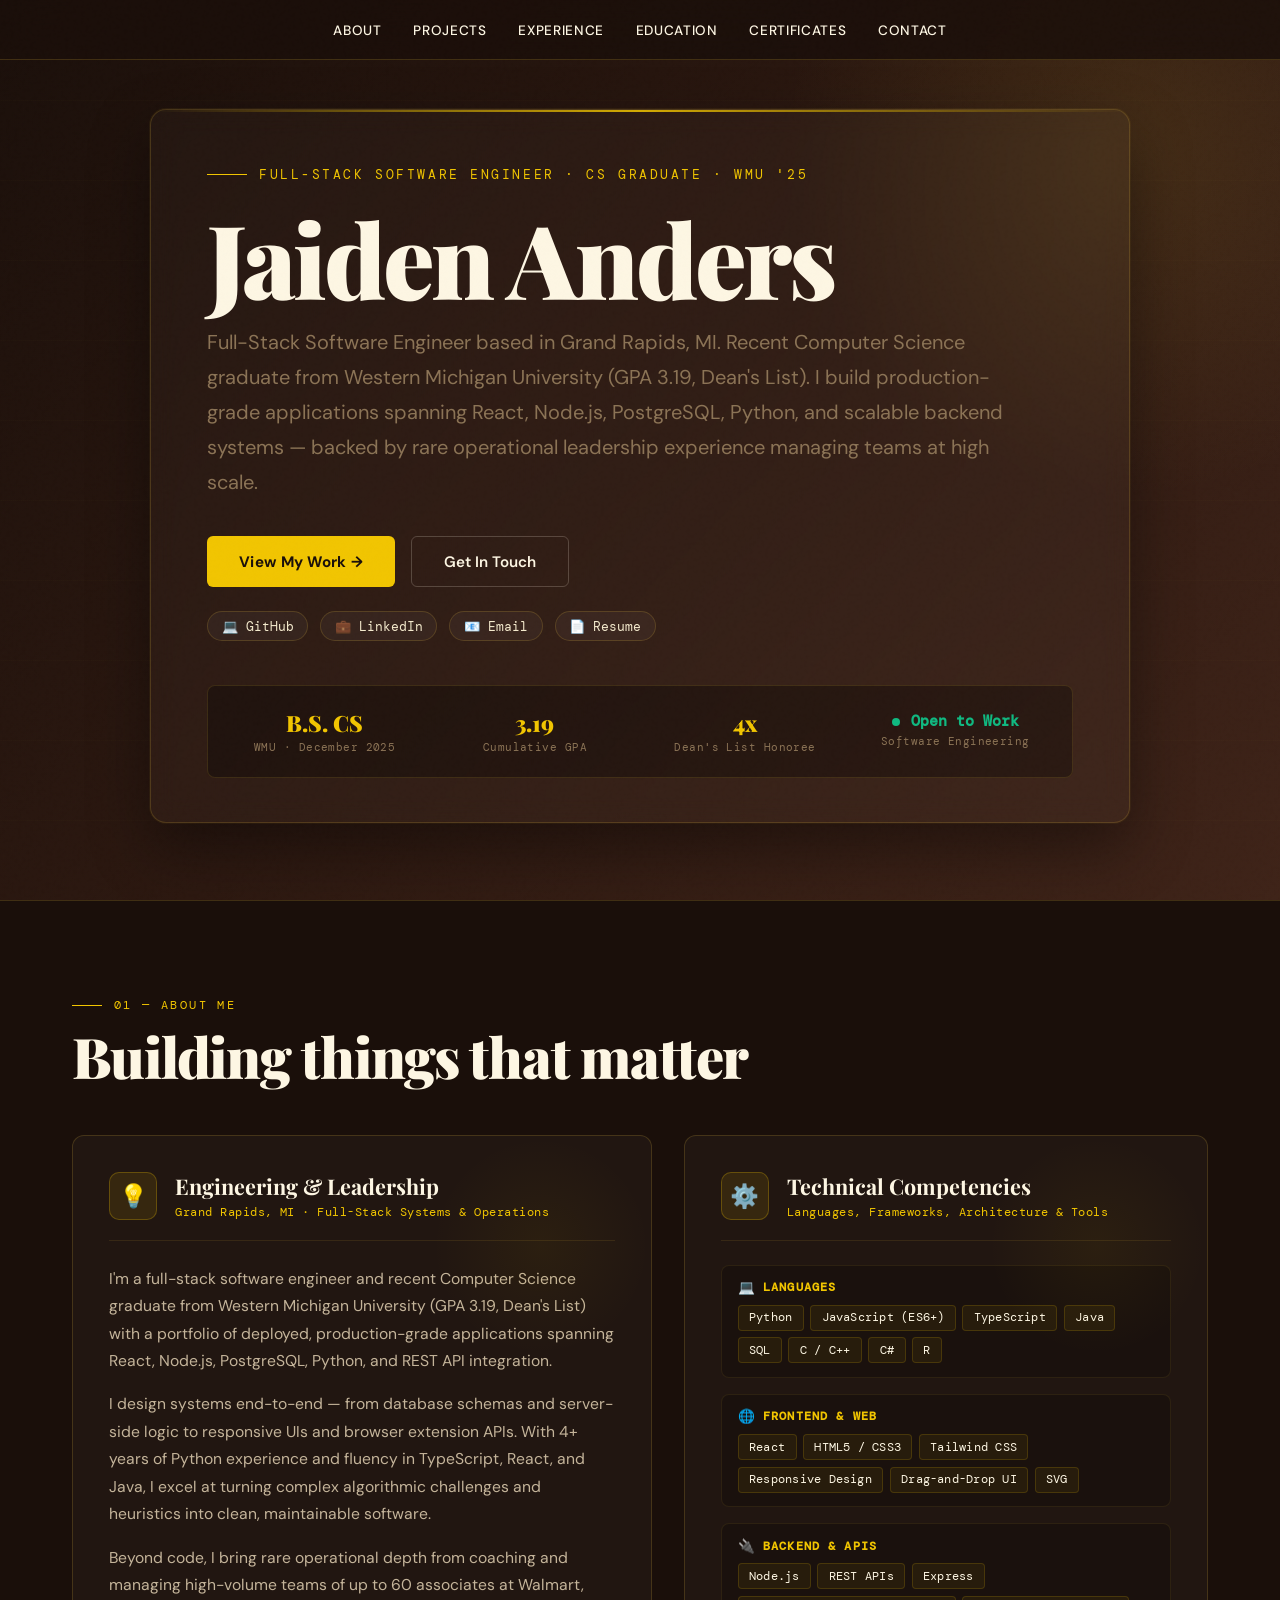
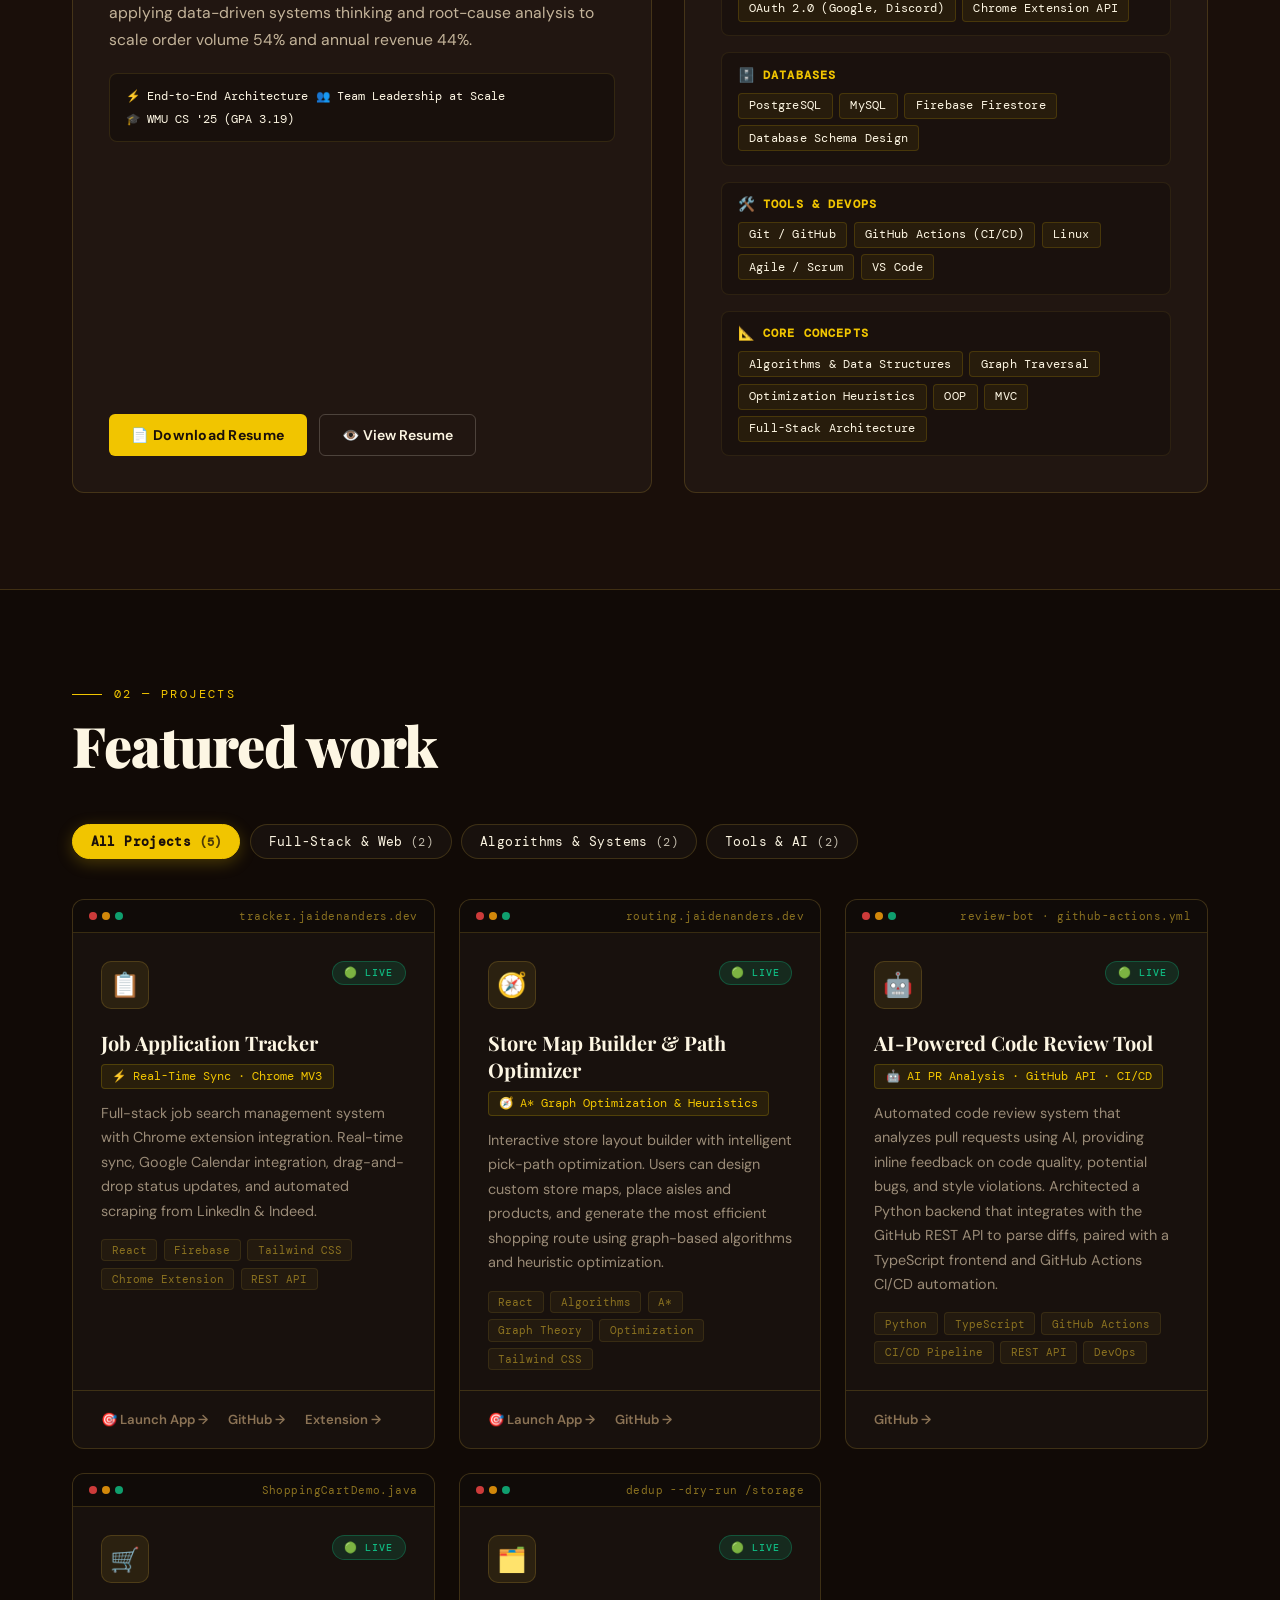
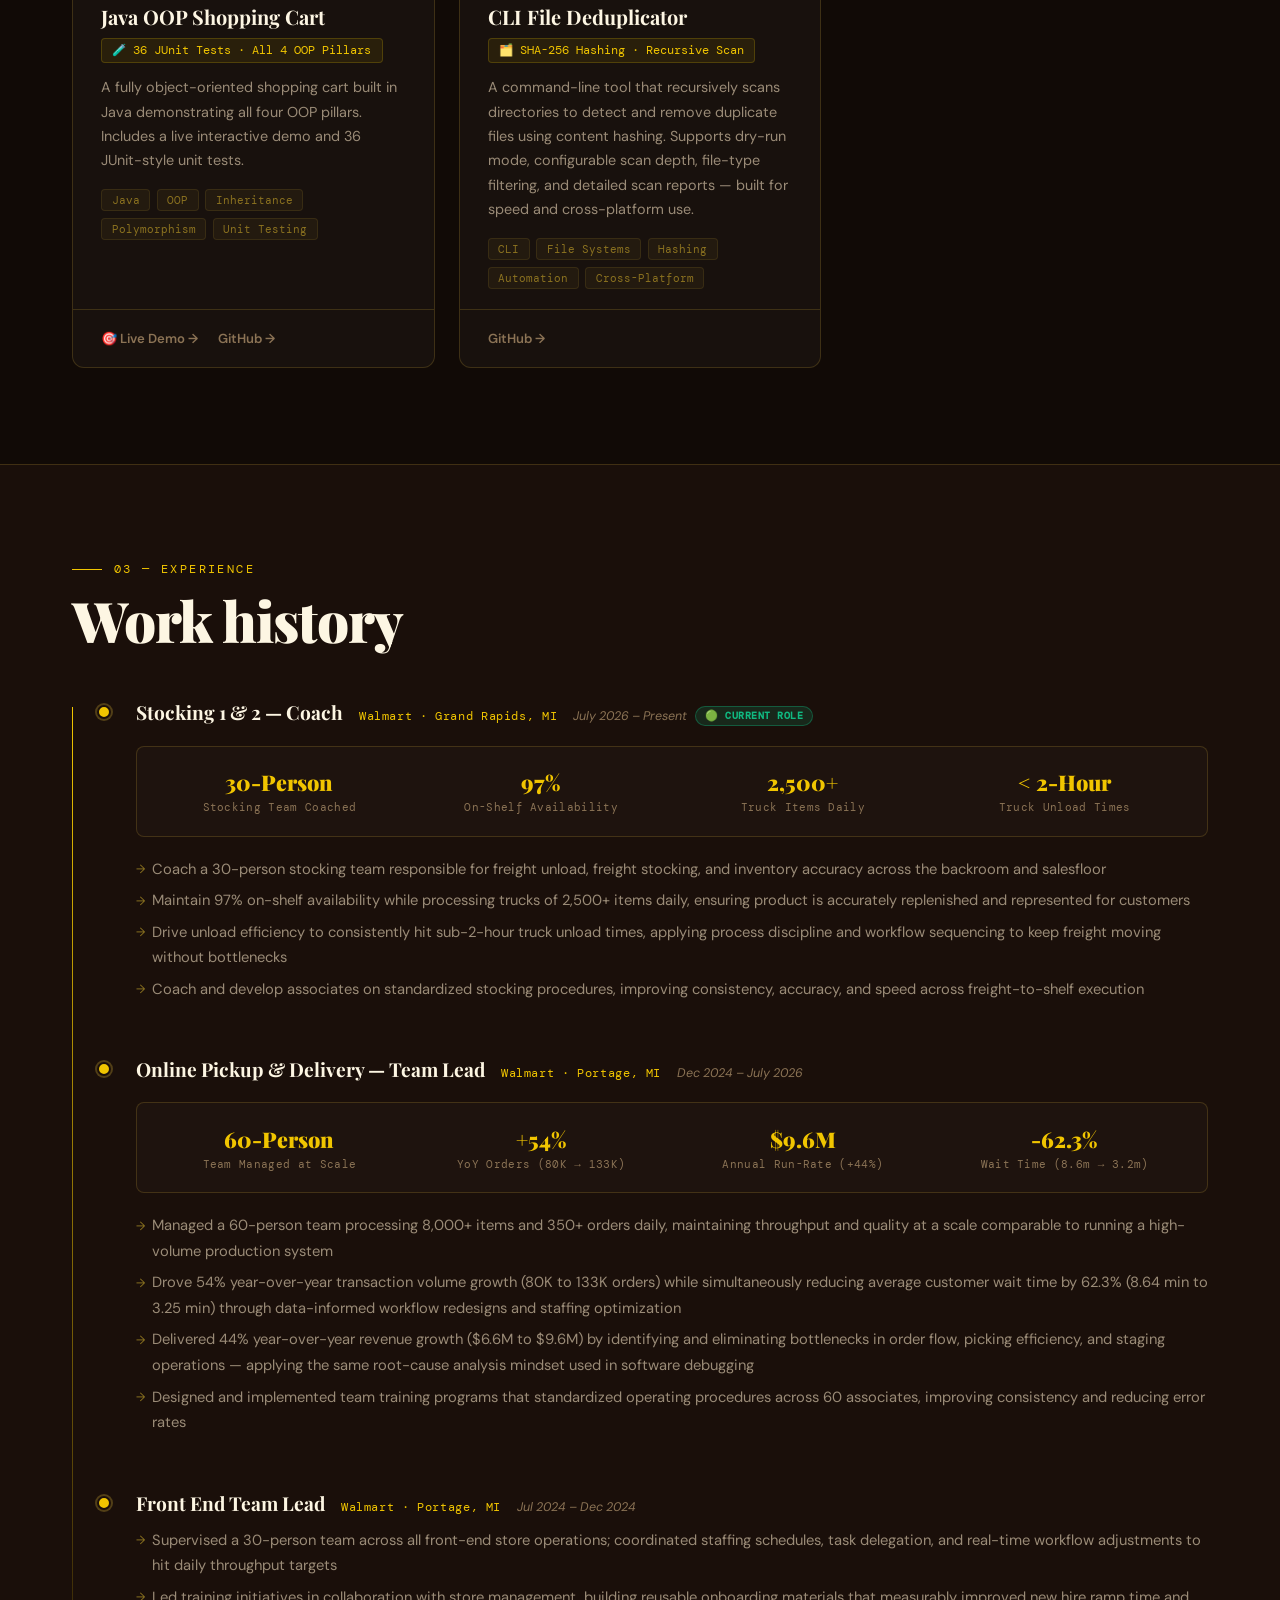
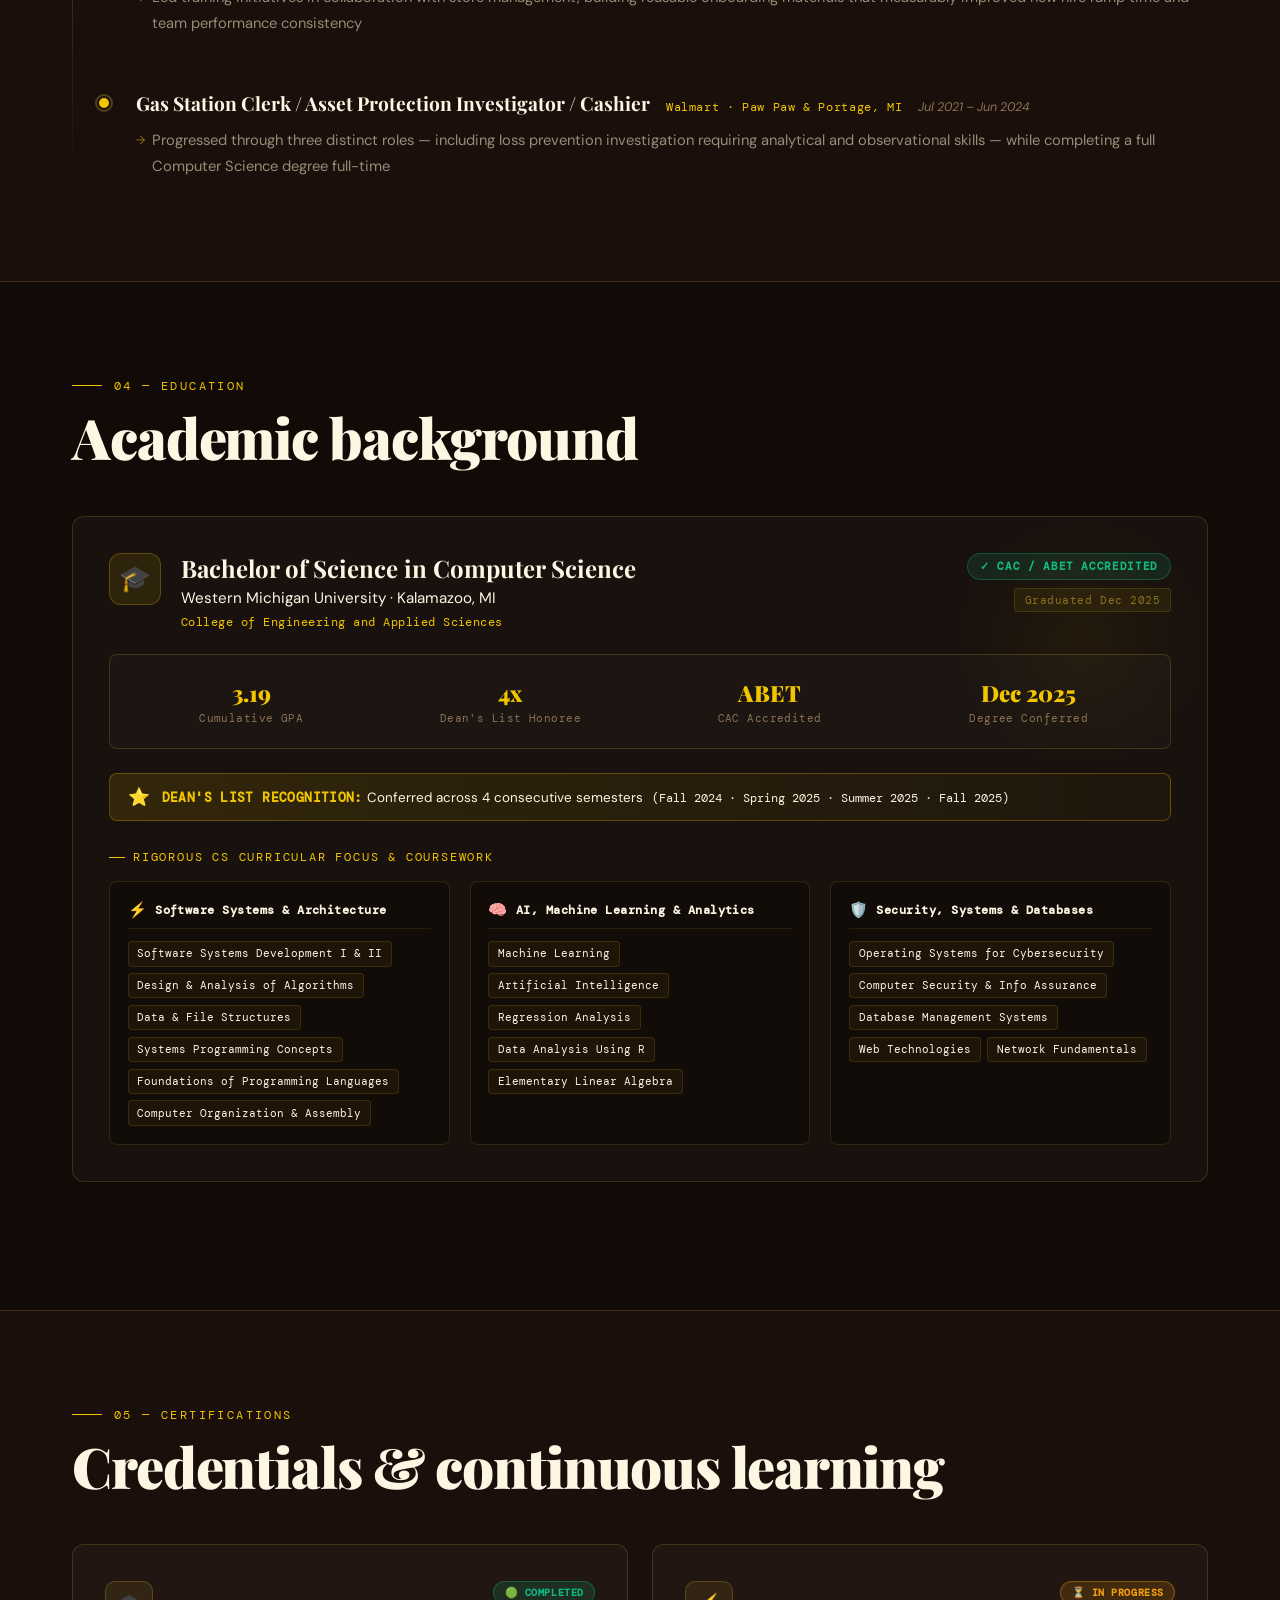
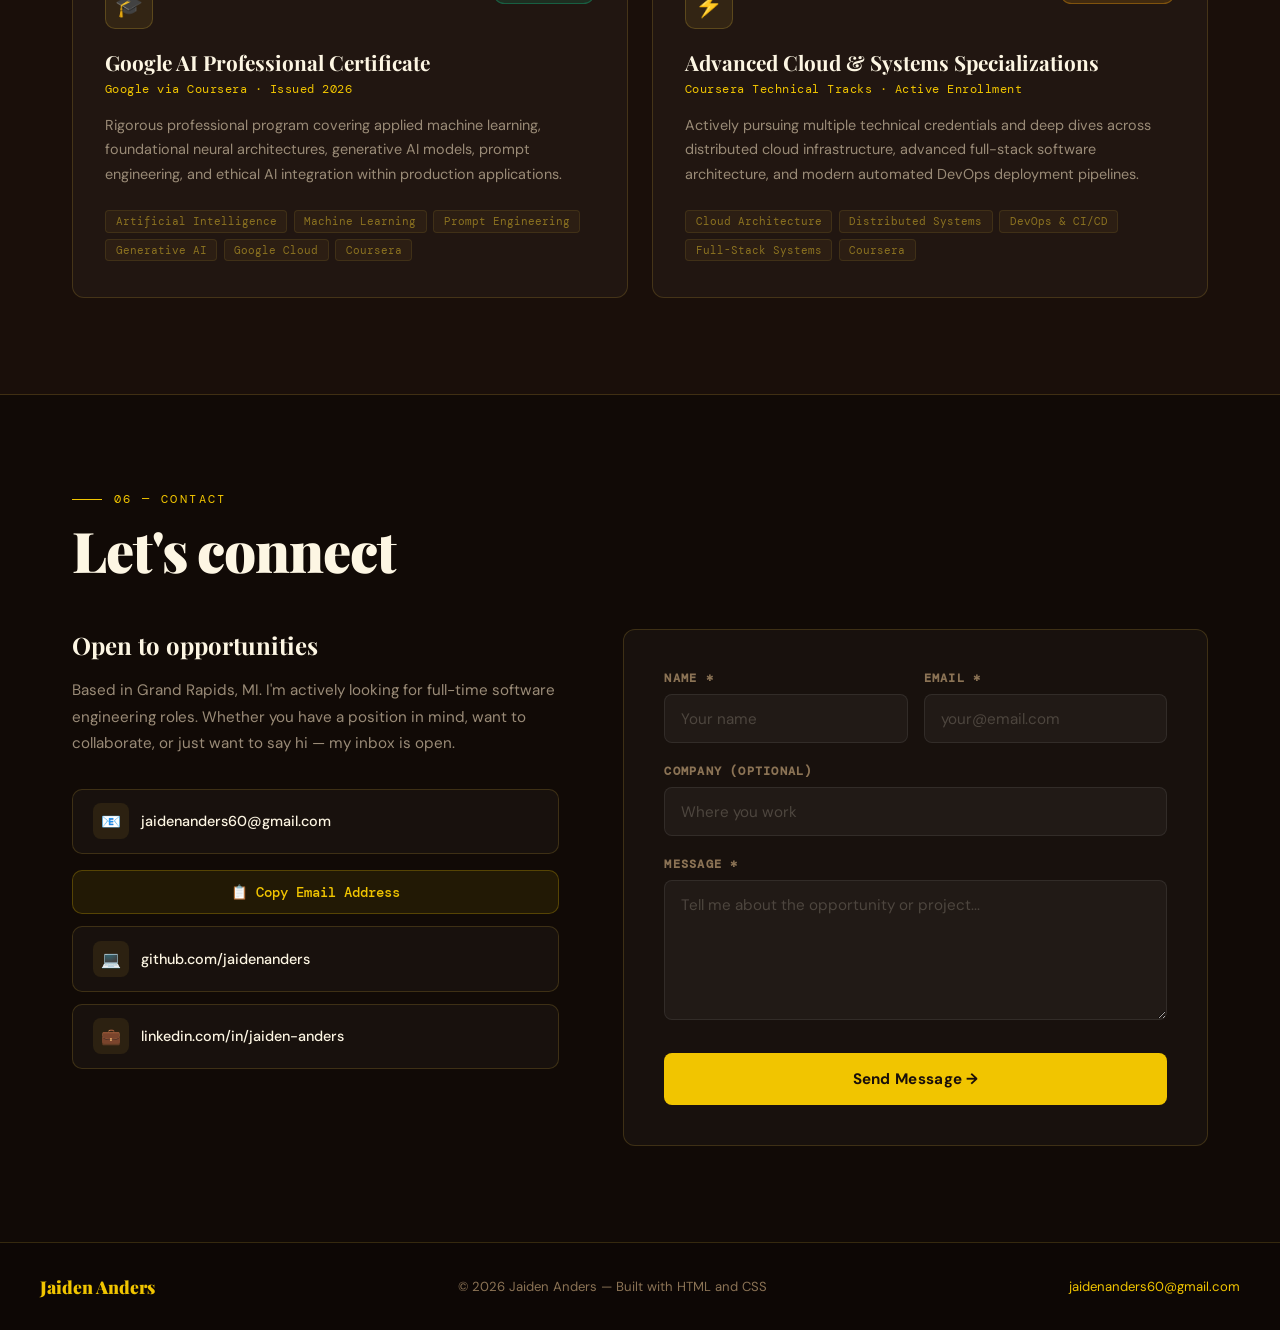
==== commit c60d1b07: "Updated styling of a few sections on the main index.html" ====
--- a/index.html
+++ b/index.html
@@ -4,16 +4,54 @@
     <meta charset="UTF-8">
     <meta name="viewport" content="width=device-width, initial-scale=1.0">
     <title>Jaiden Anders — Full-Stack Developer</title>
+    <meta name="description" content="Portfolio of Jaiden Anders — Full-Stack Developer and CS Graduate from Western Michigan University. Building clean, scalable software across React, Next.js, Python, algorithms, and backend systems.">
+    <meta name="keywords" content="Jaiden Anders, Software Engineer, Full-Stack Developer, Computer Science, Western Michigan University, React, Next.js, Python, TypeScript, Portfolio">
+    <meta name="author" content="Jaiden Anders">
+    <meta name="theme-color" content="#1A0F0A">
+    
+    <!-- Open Graph / Facebook -->
+    <meta property="og:type" content="website">
+    <meta property="og:url" content="https://jaidenanders.dev">
+    <meta property="og:title" content="Jaiden Anders — Full-Stack Developer">
+    <meta property="og:description" content="Recent CS Graduate from WMU. Building clean, efficient software across React, Next.js, Python, and scalable backend systems.">
+    <meta property="og:image" content="https://jaidenanders.dev/favicon.ico">
+
+    <!-- Twitter -->
+    <meta name="twitter:card" content="summary">
+    <meta name="twitter:title" content="Jaiden Anders — Full-Stack Developer">
+    <meta name="twitter:description" content="Recent CS Graduate from WMU. Building clean, efficient software across React, Next.js, Python, and scalable backend systems.">
+    <meta name="twitter:image" content="https://jaidenanders.dev/favicon.ico">
+
+    <!-- Structured Data (JSON-LD) -->
+    <script type="application/ld+json">
+    {
+      "@context": "https://schema.org",
+      "@type": "Person",
+      "name": "Jaiden Anders",
+      "url": "https://jaidenanders.dev",
+      "jobTitle": "Full-Stack Developer",
+      "alumnusOf": {
+        "@type": "CollegeOrUniversity",
+        "name": "Western Michigan University"
+      },
+      "sameAs": [
+        "https://github.com/jaidenanders",
+        "https://www.linkedin.com/in/jaiden-anders/"
+      ]
+    }
+    </script>
+
     <link rel="preconnect" href="https://fonts.googleapis.com">
-    <link rel="icon" type="image/x-icon" href="/favicon.ico" />
+    <link rel="icon" type="image/x-icon" href="favicon.ico" />
     <link href="https://fonts.googleapis.com/css2?family=Playfair+Display:wght@700;900&family=DM+Sans:wght@300;400;500;600&family=DM+Mono:wght@400;500&display=swap" rel="stylesheet">
     <link rel="stylesheet" href="styles.css">
 </head>
 <body>
+    <a href="#about" class="skip-link">Skip to main content</a>
 
     <header>
         <nav>
-            <div class="menu-toggle" id="menuToggle" aria-label="Toggle navigation">
+            <div class="menu-toggle" id="menuToggle" role="button" aria-expanded="false" aria-controls="navMenu" aria-label="Toggle navigation menu" tabindex="0">
                 <span></span><span></span><span></span>
             </div>
             <ul id="navMenu">
@@ -21,33 +59,46 @@
                 <li><a href="#projects" class="nav-link">Projects</a></li>
                 <li><a href="#experience" class="nav-link">Experience</a></li>
                 <li><a href="#education" class="nav-link">Education</a></li>
+                <li><a href="#certifications" class="nav-link">Certificates</a></li>
                 <li><a href="#contact" class="nav-link">Contact</a></li>
             </ul>
         </nav>
     </header>
 
+    <main id="main-content">
+
     <!-- HERO -->
     <section class="hero">
         <div class="hero-inner">
-            <div class="hero-eyebrow">Full-Stack Developer · CS Graduate · WMU '25</div>
+            <div class="hero-eyebrow">Full-Stack Software Engineer · CS Graduate · WMU '25</div>
             <h1>Jaiden Anders</h1>
-            <p class="hero-sub">Recent Computer Science graduate from Western Michigan University. I focus on building clean, efficient software from backend logic to polished interfaces. I'm not afraid to dip my toes in new languages and new environments as I love broadening my knowledge base.</p>
+            <p class="hero-sub">Full-Stack Software Engineer based in Grand Rapids, MI. Recent Computer Science graduate from Western Michigan University (GPA 3.19, Dean's List). I build production-grade applications spanning React, Node.js, PostgreSQL, Python, and scalable backend systems — backed by rare operational leadership experience managing teams at high scale.</p>
             <div class="hero-ctas">
                 <a href="#projects" class="btn-primary">View My Work →</a>
                 <a href="#contact" class="btn-ghost">Get In Touch</a>
             </div>
-            <div class="hero-stats">
-                <div>
-                    <div class="hero-stat-label">Degree</div>
-                    <div class="hero-stat-value" style="font-size:1rem; padding-top:0.4rem; color:var(--cream); font-family:'DM Sans',sans-serif;">B.S. Computer Science</div>
-                </div>
-                <div>
-                    <div class="hero-stat-label">GPA</div>
-                    <div class="hero-stat-value">3.19</div>
-                </div>
-                <div>
-                    <div class="hero-stat-label">Status</div>
-                    <div class="hero-stat-value" style="font-size:0.95rem; color:#10B981; padding-top:0.5rem; font-family:'DM Mono',monospace;">Open to Work</div>
+            <div class="hero-socials">
+                <a href="https://github.com/jaidenanders" target="_blank" rel="noopener noreferrer" class="hero-social-pill">💻 GitHub</a>
+                <a href="https://www.linkedin.com/in/jaiden-anders/" target="_blank" rel="noopener noreferrer" class="hero-social-pill">💼 LinkedIn</a>
+                <a href="mailto:jaidenanders60@gmail.com" class="hero-social-pill">📧 Email</a>
+                <a href="resume.pdf" target="_blank" rel="noopener noreferrer" class="hero-social-pill">📄 Resume</a>
+            </div>
+            <div class="hero-stats-grid">
+                <div class="hero-stat-card">
+                    <div class="hero-stat-val">B.S. CS</div>
+                    <div class="hero-stat-lbl">WMU · December 2025</div>
+                </div>
+                <div class="hero-stat-card">
+                    <div class="hero-stat-val">3.19</div>
+                    <div class="hero-stat-lbl">Cumulative GPA</div>
+                </div>
+                <div class="hero-stat-card">
+                    <div class="hero-stat-val">4x</div>
+                    <div class="hero-stat-lbl">Dean's List Honoree</div>
+                </div>
+                <div class="hero-stat-card">
+                    <div class="hero-stat-val status-val"><span class="status-pulse"></span>Open to Work</div>
+                    <div class="hero-stat-lbl">Software Engineering</div>
                 </div>
             </div>
         </div>
@@ -55,79 +106,171 @@
 
     <!-- ABOUT -->
     <hr class="section-divider">
-    <div id="about">
+    <section id="about">
         <div class="section">
             <div class="section-label">01 — About Me</div>
             <h2 class="section-title">Building things that matter</h2>
             <div class="about-grid">
-                <div class="about-text reveal">
-                    <p>I'm a recent Computer Science graduate from Western Michigan University with a passion for building innovative software solutions. My education gave me strong foundations in algorithms, data structures, and software engineering principles.</p>
-                    <p>With 4+ years of Python experience and fluency across many languages and frameworks, I love tackling complex problems and turning ideas into functional, elegant code.</p>
-                    <p>I'm actively seeking a full-time software engineering role where I can contribute to meaningful projects, collaborate with driven teams, and keep growing as a developer.</p>
-                    <div style="margin-top: 1.75rem; display:flex; gap:0.75rem; flex-wrap:wrap;">
-                        <a href="resume.pdf" download class="btn-primary" style="font-size:0.88rem; padding: 0.7rem 1.5rem;">📄 Download Resume</a>
-                    </div>
-                </div>
-                <div class="skills-panel reveal">
+                <div class="about-card about-story-card reveal">
                     <div>
-                        <div class="skill-group-label">Languages</div>
-                        <div class="skill-chips">
-                            <span class="chip chip-gold">Python</span>
-                            <span class="chip chip-gold">JavaScript</span>
-                            <span class="chip chip-gold">C#</span>
-                            <span class="chip chip-gold">Java</span>
-                            <span class="chip chip-gold">C / C++</span>
-                            <span class="chip chip-gold">SQL</span>
-                            <span class="chip chip-gold">R</span>
-                        </div>
-                    </div>
-                    <div>
-                        <div class="skill-group-label">Web & Frameworks</div>
-                        <div class="skill-chips">
-                            <span class="chip chip-gold">React</span>
-                            <span class="chip chip-gold">HTML5 / CSS3</span>
-                            <span class="chip chip-gold">Tailwind CSS</span>
-                            <span class="chip chip-gold">Node.js</span>
-                            <span class="chip chip-gold">REST APIs</span>
-                        </div>
-                    </div>
-                    <div>
-                        <div class="skill-group-label">Databases</div>
-                        <div class="skill-chips">
-                            <span class="chip chip-gold">MySQL</span>
-                            <span class="chip chip-gold">PostgreSQL</span>
-                            <span class="chip chip-gold">Firebase Firestore</span>
-                        </div>
-                    </div>
-                    <div>
-                        <div class="skill-group-label">Tools & Platforms</div>
-                        <div class="skill-chips">
-                            <span class="chip chip-gold">Git / GitHub</span>
-                            <span class="chip chip-gold">Linux</span>
-                            <span class="chip chip-gold">VS Code</span>
-                            <span class="chip chip-gold">Chrome Extensions</span>
+                        <div class="about-card-header">
+                            <div class="about-card-icon" aria-hidden="true">💡</div>
+                            <div>
+                                <h3>Engineering & Leadership</h3>
+                                <div class="about-card-subtitle">Grand Rapids, MI · Full-Stack Systems & Operations</div>
+                            </div>
+                        </div>
+
+                        <div class="about-story-body">
+                            <p>I'm a full-stack software engineer and recent Computer Science graduate from Western Michigan University (GPA 3.19, Dean's List) with a portfolio of deployed, production-grade applications spanning React, Node.js, PostgreSQL, Python, and REST API integration.</p>
+                            <p>I design systems end-to-end — from database schemas and server-side logic to responsive UIs and browser extension APIs. With 4+ years of Python experience and fluency in TypeScript, React, and Java, I excel at turning complex algorithmic challenges and heuristics into clean, maintainable software.</p>
+                            <p>Beyond code, I bring rare operational depth from coaching and managing high-volume teams of up to 60 associates at Walmart, applying data-driven systems thinking and root-cause analysis to scale order volume 54% and annual revenue 44%.</p>
+                        </div>
+
+                        <div class="about-highlights-strip">
+                            <span class="about-highlight-pill">⚡ End-to-End Architecture</span>
+                            <span class="about-highlight-pill">👥 Team Leadership at Scale</span>
+                            <span class="about-highlight-pill">🎓 WMU CS '25 (GPA 3.19)</span>
+                        </div>
+                    </div>
+
+                    <div class="about-actions">
+                        <a href="resume.pdf" download class="btn-primary" style="font-size:0.88rem; padding: 0.7rem 1.4rem;">📄 Download Resume</a>
+                        <a href="resume.pdf" target="_blank" rel="noopener noreferrer" class="btn-ghost" style="font-size:0.88rem; padding: 0.7rem 1.4rem;">👁️ View Resume</a>
+                    </div>
+                </div>
+
+                <div class="about-card about-skills-card reveal">
+                    <div class="about-card-header">
+                        <div class="about-card-icon" aria-hidden="true">⚙️</div>
+                        <div>
+                            <h3>Technical Competencies</h3>
+                            <div class="about-card-subtitle">Languages, Frameworks, Architecture & Tools</div>
+                        </div>
+                    </div>
+
+                    <div class="skills-domain-grid">
+                        <div class="skill-group">
+                            <div class="skill-group-label">
+                                <span class="skill-group-icon" aria-hidden="true">💻</span>
+                                Languages
+                            </div>
+                            <div class="skill-chips">
+                                <span class="chip chip-gold">Python</span>
+                                <span class="chip chip-gold">JavaScript (ES6+)</span>
+                                <span class="chip chip-gold">TypeScript</span>
+                                <span class="chip chip-gold">Java</span>
+                                <span class="chip chip-gold">SQL</span>
+                                <span class="chip chip-gold">C / C++</span>
+                                <span class="chip chip-gold">C#</span>
+                                <span class="chip chip-gold">R</span>
+                            </div>
+                        </div>
+
+                        <div class="skill-group">
+                            <div class="skill-group-label">
+                                <span class="skill-group-icon" aria-hidden="true">🌐</span>
+                                Frontend & Web
+                            </div>
+                            <div class="skill-chips">
+                                <span class="chip chip-gold">React</span>
+                                <span class="chip chip-gold">HTML5 / CSS3</span>
+                                <span class="chip chip-gold">Tailwind CSS</span>
+                                <span class="chip chip-gold">Responsive Design</span>
+                                <span class="chip chip-gold">Drag-and-Drop UI</span>
+                                <span class="chip chip-gold">SVG</span>
+                            </div>
+                        </div>
+
+                        <div class="skill-group">
+                            <div class="skill-group-label">
+                                <span class="skill-group-icon" aria-hidden="true">🔌</span>
+                                Backend & APIs
+                            </div>
+                            <div class="skill-chips">
+                                <span class="chip chip-gold">Node.js</span>
+                                <span class="chip chip-gold">REST APIs</span>
+                                <span class="chip chip-gold">Express</span>
+                                <span class="chip chip-gold">OAuth 2.0 (Google, Discord)</span>
+                                <span class="chip chip-gold">Chrome Extension API</span>
+                            </div>
+                        </div>
+
+                        <div class="skill-group">
+                            <div class="skill-group-label">
+                                <span class="skill-group-icon" aria-hidden="true">🗄️</span>
+                                Databases
+                            </div>
+                            <div class="skill-chips">
+                                <span class="chip chip-gold">PostgreSQL</span>
+                                <span class="chip chip-gold">MySQL</span>
+                                <span class="chip chip-gold">Firebase Firestore</span>
+                                <span class="chip chip-gold">Database Schema Design</span>
+                            </div>
+                        </div>
+
+                        <div class="skill-group">
+                            <div class="skill-group-label">
+                                <span class="skill-group-icon" aria-hidden="true">🛠️</span>
+                                Tools & DevOps
+                            </div>
+                            <div class="skill-chips">
+                                <span class="chip chip-gold">Git / GitHub</span>
+                                <span class="chip chip-gold">GitHub Actions (CI/CD)</span>
+                                <span class="chip chip-gold">Linux</span>
+                                <span class="chip chip-gold">Agile / Scrum</span>
+                                <span class="chip chip-gold">VS Code</span>
+                            </div>
+                        </div>
+
+                        <div class="skill-group">
+                            <div class="skill-group-label">
+                                <span class="skill-group-icon" aria-hidden="true">📐</span>
+                                Core Concepts
+                            </div>
+                            <div class="skill-chips">
+                                <span class="chip chip-gold">Algorithms & Data Structures</span>
+                                <span class="chip chip-gold">Graph Traversal</span>
+                                <span class="chip chip-gold">Optimization Heuristics</span>
+                                <span class="chip chip-gold">OOP</span>
+                                <span class="chip chip-gold">MVC</span>
+                                <span class="chip chip-gold">Full-Stack Architecture</span>
+                            </div>
                         </div>
                     </div>
                 </div>
             </div>
         </div>
-    </div>
+    </section>
 
     <!-- PROJECTS -->
     <hr class="section-divider">
-    <div id="projects" style="background:#110A06;">
+    <section id="projects" style="background:#110A06;">
         <div class="section">
             <div class="section-label">02 — Projects</div>
             <h2 class="section-title">Featured work</h2>
+
+            <div class="project-filter-tabs" role="tablist" aria-label="Filter projects">
+                <button class="filter-tab active" data-filter="all" role="tab" aria-selected="true">All Projects <span class="count">(5)</span></button>
+                <button class="filter-tab" data-filter="fullstack" role="tab" aria-selected="false">Full-Stack & Web <span class="count">(2)</span></button>
+                <button class="filter-tab" data-filter="algorithms" role="tab" aria-selected="false">Algorithms & Systems <span class="count">(2)</span></button>
+                <button class="filter-tab" data-filter="tools" role="tab" aria-selected="false">Tools & AI <span class="count">(2)</span></button>
+            </div>
+
             <div class="projects-grid">
 
-                <div class="project-card reveal">
+                <div class="project-card reveal" data-category="fullstack">
+                    <div class="project-mockup-header">
+                        <div class="mockup-dots"><span class="mockup-dot dot-red"></span><span class="mockup-dot dot-amber"></span><span class="mockup-dot dot-green"></span></div>
+                        <span class="mockup-title">tracker.jaidenanders.dev</span>
+                    </div>
                     <div class="project-header">
                         <div class="project-icon">📋</div>
                         <span class="status-badge badge-live">🟢 Live</span>
                     </div>
                     <div class="project-body">
                         <h3>Job Application Tracker</h3>
+                        <div class="project-highlight">⚡ Real-Time Sync · Chrome MV3</div>
                         <p>Full-stack job search management system with Chrome extension integration. Real-time sync, Google Calendar integration, drag-and-drop status updates, and automated scraping from LinkedIn & Indeed.</p>
                         <div class="project-tags">
                             <span class="ptag">React</span>
@@ -138,19 +281,24 @@
                         </div>
                     </div>
                     <div class="project-footer">
-                        <a href="https://tracker.jaidenanders.dev" class="project-link">🎯 Launch App →</a>
-                        <a href="https://github.com/jaidenanders/job-tracker" class="project-link">GitHub →</a>
-                        <a href="https://tracker.jaidenanders.dev/extension" class="project-link">Extension →</a>
-                    </div>
-                </div>
-
-                <div class="project-card reveal">
+                        <a href="https://tracker.jaidenanders.dev" target="_blank" rel="noopener noreferrer" class="project-link">🎯 Launch App →</a>
+                        <a href="https://github.com/jaidenanders/job-tracker" target="_blank" rel="noopener noreferrer" class="project-link">GitHub →</a>
+                        <a href="https://tracker.jaidenanders.dev/extension" target="_blank" rel="noopener noreferrer" class="project-link">Extension →</a>
+                    </div>
+                </div>
+
+                <div class="project-card reveal" data-category="fullstack algorithms">
+                    <div class="project-mockup-header">
+                        <div class="mockup-dots"><span class="mockup-dot dot-red"></span><span class="mockup-dot dot-amber"></span><span class="mockup-dot dot-green"></span></div>
+                        <span class="mockup-title">routing.jaidenanders.dev</span>
+                    </div>
                     <div class="project-header">
                         <div class="project-icon">🧭</div>
                         <span class="status-badge badge-live">🟢 Live</span>
                     </div>
                     <div class="project-body">
                         <h3>Store Map Builder & Path Optimizer</h3>
+                        <div class="project-highlight">🧭 A* Graph Optimization & Heuristics</div>
                         <p>Interactive store layout builder with intelligent pick-path optimization. Users can design custom store maps, place aisles and products, and generate the most efficient shopping route using graph-based algorithms and heuristic optimization.</p>
                         <div class="project-tags">
                             <span class="ptag">React</span>
@@ -162,40 +310,50 @@
                         </div>
                     </div>
                     <div class="project-footer">
-                        <a href="https://routing.jaidenanders.dev/" class="project-link">🎯 Launch App →</a>
-                        <a href="https://github.com/jaidenanders/route-optimization/tree/main" class="project-link">GitHub →</a>
-                    </div>
-                </div>
-
-                <div class="project-card reveal">
+                        <a href="https://routing.jaidenanders.dev/" target="_blank" rel="noopener noreferrer" class="project-link">🎯 Launch App →</a>
+                        <a href="https://github.com/jaidenanders/route-optimization/tree/main" target="_blank" rel="noopener noreferrer" class="project-link">GitHub →</a>
+                    </div>
+                </div>
+
+                <div class="project-card reveal" data-category="tools">
+                    <div class="project-mockup-header">
+                        <div class="mockup-dots"><span class="mockup-dot dot-red"></span><span class="mockup-dot dot-amber"></span><span class="mockup-dot dot-green"></span></div>
+                        <span class="mockup-title">review-bot · github-actions.yml</span>
+                    </div>
                     <div class="project-header">
-                        <div class="project-icon">🧿</div>
+                        <div class="project-icon">🤖</div>
                         <span class="status-badge badge-live">🟢 Live</span>
                     </div>
                     <div class="project-body">
-                        <h3>BegleriTricks Platform</h3>
-                        <p>Engineered a full-stack content platform from the ground up using Next.js, applying Test-Driven Development (TDD) to guide architecture and implementation. Designed a normalized data model for trick classification, enabling dynamic filtering, tag-based indexing, and fast search across structured datasets. Built scalable routing and a component-driven UI to support progressive, skill-based navigation and content discovery. Ensured reliability through comprehensive testing, including unit, system-level, and mutation testing.</p>
+                        <h3>AI-Powered Code Review Tool</h3>
+                        <div class="project-highlight">🤖 AI PR Analysis · GitHub API · CI/CD</div>
+                        <p>Automated code review system that analyzes pull requests using AI, providing inline feedback on code quality, potential bugs, and style violations. Architected a Python backend that integrates with the GitHub REST API to parse diffs, paired with a TypeScript frontend and GitHub Actions CI/CD automation.</p>
                         <div class="project-tags">
-                            <span class="ptag">Next.js</span>
+                            <span class="ptag">Python</span>
                             <span class="ptag">TypeScript</span>
-                            <span class="ptag">Data Modeling</span>
-                            <span class="ptag">Search & Indexing</span>
-                            <span class="ptag">Dynamic Routing</span>
-                            <span class="ptag">Full-Stack</span>
+                            <span class="ptag">GitHub Actions</span>
+                            <span class="ptag">CI/CD Pipeline</span>
+                            <span class="ptag">REST API</span>
+                            <span class="ptag">DevOps</span>
                         </div>
                     </div>
                     <div class="project-footer">
-                        <a href="https://begleritricks.com" class="project-link">🎯 Visit Site →</a>
-                    </div>
-                </div>
-
-                <div class="project-card reveal">
+                        <a href="https://github.com/jaidenanders/code-review-tool" target="_blank" rel="noopener noreferrer" class="project-link">GitHub →</a>
+                    </div>
+                </div>
+
+                <div class="project-card reveal" data-category="algorithms">
+                    <div class="project-mockup-header">
+                        <div class="mockup-dots"><span class="mockup-dot dot-red"></span><span class="mockup-dot dot-amber"></span><span class="mockup-dot dot-green"></span></div>
+                        <span class="mockup-title">ShoppingCartDemo.java</span>
+                    </div>
                     <div class="project-header">
                         <div class="project-icon">🛒</div>
                         <span class="status-badge badge-live">🟢 Live</span>
                     </div>
                     <div class="project-body">
                         <h3>Java OOP Shopping Cart</h3>
+                        <div class="project-highlight">🧪 36 JUnit Tests · All 4 OOP Pillars</div>
                         <p>A fully object-oriented shopping cart built in Java demonstrating all four OOP pillars. Includes a live interactive demo and 36 JUnit-style unit tests.</p>
                         <div class="project-tags">
                             <span class="ptag">Java</span>
@@ -207,17 +365,22 @@
                     </div>
                     <div class="project-footer">
                         <a href="shopping-cart-project.html" class="project-link">🎯 Live Demo →</a>
-                        <a href="https://github.com/jaidenanders/portfolio" class="project-link">GitHub →</a>
-                    </div>
-                </div>
-
-                <div class="project-card reveal">
+                        <a href="https://github.com/jaidenanders/portfolio" target="_blank" rel="noopener noreferrer" class="project-link">GitHub →</a>
+                    </div>
+                </div>
+
+                <div class="project-card reveal" data-category="tools">
+                    <div class="project-mockup-header">
+                        <div class="mockup-dots"><span class="mockup-dot dot-red"></span><span class="mockup-dot dot-amber"></span><span class="mockup-dot dot-green"></span></div>
+                        <span class="mockup-title">dedup --dry-run /storage</span>
+                    </div>
                     <div class="project-header">
                         <div class="project-icon">🗂️</div>
                         <span class="status-badge badge-live">🟢 Live</span>
                     </div>
                     <div class="project-body">
                         <h3>CLI File Deduplicator</h3>
+                        <div class="project-highlight">🗂️ SHA-256 Hashing · Recursive Scan</div>
                         <p>A command-line tool that recursively scans directories to detect and remove duplicate files using content hashing. Supports dry-run mode, configurable scan depth, file-type filtering, and detailed scan reports — built for speed and cross-platform use.</p>
                         <div class="project-tags">
                             <span class="ptag">CLI</span>
@@ -228,17 +391,17 @@
                         </div>
                     </div>
                     <div class="project-footer">
-                        <a href="https://github.com/jaidenanders/cli-file-deduplicator" class="project-link">GitHub →</a>
+                        <a href="https://github.com/jaidenanders/cli-file-deduplicator" target="_blank" rel="noopener noreferrer" class="project-link">GitHub →</a>
                     </div>
                 </div>
 
             </div>
         </div>
-    </div>
+    </section>
 
     <!-- EXPERIENCE -->
     <hr class="section-divider">
-    <div id="experience">
+    <section id="experience">
         <div class="section">
             <div class="section-label">03 — Experience</div>
             <h2 class="section-title">Work history</h2>
@@ -247,14 +410,66 @@
                 <div class="timeline-item reveal">
                     <div class="timeline-dot"></div>
                     <div class="timeline-meta">
-                        <span class="timeline-role">Online Pickup & Delivery Team Lead</span>
+                        <span class="timeline-role">Stocking 1 & 2 — Coach</span>
+                        <span class="timeline-company">Walmart · Grand Rapids, MI</span>
+                        <span class="timeline-date">July 2026 – Present <span class="role-current-badge">🟢 Current Role</span></span>
+                    </div>
+                    <div class="lead-impact-grid">
+                        <div class="lead-impact-card">
+                            <div class="lead-impact-value">30-Person</div>
+                            <div class="lead-impact-label">Stocking Team Coached</div>
+                        </div>
+                        <div class="lead-impact-card">
+                            <div class="lead-impact-value">97%</div>
+                            <div class="lead-impact-label">On-Shelf Availability</div>
+                        </div>
+                        <div class="lead-impact-card">
+                            <div class="lead-impact-value">2,500+</div>
+                            <div class="lead-impact-label">Truck Items Daily</div>
+                        </div>
+                        <div class="lead-impact-card">
+                            <div class="lead-impact-value">&lt; 2-Hour</div>
+                            <div class="lead-impact-label">Truck Unload Times</div>
+                        </div>
+                    </div>
+                    <ul class="timeline-body">
+                        <li>Coach a 30-person stocking team responsible for freight unload, freight stocking, and inventory accuracy across the backroom and salesfloor</li>
+                        <li>Maintain 97% on-shelf availability while processing trucks of 2,500+ items daily, ensuring product is accurately replenished and represented for customers</li>
+                        <li>Drive unload efficiency to consistently hit sub-2-hour truck unload times, applying process discipline and workflow sequencing to keep freight moving without bottlenecks</li>
+                        <li>Coach and develop associates on standardized stocking procedures, improving consistency, accuracy, and speed across freight-to-shelf execution</li>
+                    </ul>
+                </div>
+
+                <div class="timeline-item reveal">
+                    <div class="timeline-dot"></div>
+                    <div class="timeline-meta">
+                        <span class="timeline-role">Online Pickup & Delivery — Team Lead</span>
                         <span class="timeline-company">Walmart · Portage, MI</span>
-                        <span class="timeline-date">Dec 2024 – Present</span>
+                        <span class="timeline-date">Dec 2024 – July 2026</span>
+                    </div>
+                    <div class="lead-impact-grid">
+                        <div class="lead-impact-card">
+                            <div class="lead-impact-value">60-Person</div>
+                            <div class="lead-impact-label">Team Managed at Scale</div>
+                        </div>
+                        <div class="lead-impact-card">
+                            <div class="lead-impact-value">+54%</div>
+                            <div class="lead-impact-label">YoY Orders (80K → 133K)</div>
+                        </div>
+                        <div class="lead-impact-card">
+                            <div class="lead-impact-value">$9.6M</div>
+                            <div class="lead-impact-label">Annual Run-Rate (+44%)</div>
+                        </div>
+                        <div class="lead-impact-card">
+                            <div class="lead-impact-value">-62.3%</div>
+                            <div class="lead-impact-label">Wait Time (8.6m → 3.2m)</div>
+                        </div>
                     </div>
                     <ul class="timeline-body">
-                        <li>Led 40-person team processing 8,000+ items and 350+ orders daily while maintaining operational efficiency</li>
-                        <li>Scaled transaction volume 54% YoY (80K → 123K orders) while reducing average wait time 28%</li>
-                        <li>Increased annual revenue 44% YoY ($6.6M → $9.6M) through optimized order flow and staffing allocation</li>
+                        <li>Managed a 60-person team processing 8,000+ items and 350+ orders daily, maintaining throughput and quality at a scale comparable to running a high-volume production system</li>
+                        <li>Drove 54% year-over-year transaction volume growth (80K to 133K orders) while simultaneously reducing average customer wait time by 62.3% (8.64 min to 3.25 min) through data-informed workflow redesigns and staffing optimization</li>
+                        <li>Delivered 44% year-over-year revenue growth ($6.6M to $9.6M) by identifying and eliminating bottlenecks in order flow, picking efficiency, and staging operations — applying the same root-cause analysis mindset used in software debugging</li>
+                        <li>Designed and implemented team training programs that standardized operating procedures across 60 associates, improving consistency and reducing error rates</li>
                     </ul>
                 </div>
 
@@ -266,110 +481,203 @@
                         <span class="timeline-date">Jul 2024 – Dec 2024</span>
                     </div>
                     <ul class="timeline-body">
-                        <li>Managed front-end team operations and daily workflow efficiency</li>
-                        <li>Resolved customer escalations while maintaining high satisfaction ratings</li>
-                        <li>Implemented operational improvements and coordinated staff training</li>
+                        <li>Supervised a 30-person team across all front-end store operations; coordinated staffing schedules, task delegation, and real-time workflow adjustments to hit daily throughput targets</li>
+                        <li>Led training initiatives in collaboration with store management, building reusable onboarding materials that measurably improved new hire ramp time and team performance consistency</li>
                     </ul>
                 </div>
 
                 <div class="timeline-item reveal">
                     <div class="timeline-dot"></div>
                     <div class="timeline-meta">
-                        <span class="timeline-role">Gas Station Clerk</span>
-                        <span class="timeline-company">Walmart · Portage, MI</span>
-                        <span class="timeline-date">Jun 2023 – Jul 2024</span>
+                        <span class="timeline-role">Gas Station Clerk / Asset Protection Investigator / Cashier</span>
+                        <span class="timeline-company">Walmart · Paw Paw & Portage, MI</span>
+                        <span class="timeline-date">Jul 2021 – Jun 2024</span>
                     </div>
                     <ul class="timeline-body">
-                        <li>Adhered to strict safety protocols for fuel dispensing and hazardous materials handling</li>
-                        <li>Maintained cleanliness and organization per company standards</li>
+                        <li>Progressed through three distinct roles — including loss prevention investigation requiring analytical and observational skills — while completing a full Computer Science degree full-time</li>
                     </ul>
                 </div>
 
-                <div class="timeline-item reveal">
-                    <div class="timeline-dot"></div>
-                    <div class="timeline-meta">
-                        <span class="timeline-role">Asset Protection Investigator</span>
-                        <span class="timeline-company">Walmart · Portage, MI</span>
-                        <span class="timeline-date">Jan 2023 – Jun 2023</span>
-                    </div>
-                    <ul class="timeline-body">
-                        <li>Investigated potential theft and policy violations to minimize company loss</li>
-                        <li>Documented and reported incidents with detailed accuracy</li>
-                        <li>Responded professionally to emergency situations involving safety or theft</li>
-                    </ul>
-                </div>
-
-                <div class="timeline-item reveal">
-                    <div class="timeline-dot"></div>
-                    <div class="timeline-meta">
-                        <span class="timeline-role">Digital Shopper · Cashier · Customer Service</span>
-                        <span class="timeline-company">Walmart · Paw Paw, MI</span>
-                        <span class="timeline-date">Jan 2022 – Jan 2023</span>
-                    </div>
-                    <ul class="timeline-body">
-                        <li>Customer-facing roles emphasizing accuracy, efficiency, and communication</li>
-                    </ul>
-                </div>
-
             </div>
         </div>
-    </div>
+    </section>
 
     <!-- EDUCATION -->
     <hr class="section-divider">
-    <div id="education" style="background:#110A06;">
+    <section id="education" style="background:#110A06;">
         <div class="section">
             <div class="section-label">04 — Education</div>
             <h2 class="section-title">Academic background</h2>
 
             <div class="edu-card reveal">
-                <h3>Bachelor of Science in Computer Science</h3>
-                <div class="edu-meta">Western Michigan University · Graduated December 2025 · GPA 3.19/4.0 · CAC/ABET Accredited</div>
-                <div class="edu-honors">Dean's List — Fall 2024 · Spring 2025 · Summer 2025 · Fall 2025</div>
-                <div class="section-label" style="margin-bottom:0.75rem; margin-top:0.25rem;">Relevant Coursework</div>
-                <div class="coursework-grid">
-                    <div class="course-item">Machine Learning</div>
-                    <div class="course-item">Artificial Intelligence</div>
-                    <div class="course-item">Computer Security & Info Assurance</div>
-                    <div class="course-item">Operating Systems for Cybersecurity</div>
-                    <div class="course-item">Database Management Systems</div>
-                    <div class="course-item">Software Systems Development I & II</div>
-                    <div class="course-item">Design & Analysis of Algorithms</div>
-                    <div class="course-item">Data and File Structures</div>
-                    <div class="course-item">Systems Programming Concepts</div>
-                    <div class="course-item">Network Fundamentals</div>
-                    <div class="course-item">Foundations of Programming Languages</div>
-                    <div class="course-item">Web Technologies</div>
-                    <div class="course-item">Computer Organization & Assembly</div>
-                    <div class="course-item">Regression Analysis</div>
-                    <div class="course-item">Data Analysis Using R</div>
-                    <div class="course-item">Elementary Linear Algebra</div>
+                <div class="edu-header">
+                    <div class="edu-header-left">
+                        <div class="edu-icon" aria-hidden="true">🎓</div>
+                        <div>
+                            <h3>Bachelor of Science in Computer Science</h3>
+                            <div class="edu-institution">Western Michigan University · Kalamazoo, MI</div>
+                            <div class="edu-meta">College of Engineering and Applied Sciences</div>
+                        </div>
+                    </div>
+                    <div class="edu-badges">
+                        <span class="edu-badge-abet" title="Accredited by the Computing Accreditation Commission of ABET">✓ CAC / ABET Accredited</span>
+                        <span class="edu-badge-date">Graduated Dec 2025</span>
+                    </div>
+                </div>
+
+                <div class="edu-metrics-grid">
+                    <div class="edu-metric-card">
+                        <div class="edu-metric-val">3.19</div>
+                        <div class="edu-metric-lbl">Cumulative GPA</div>
+                    </div>
+                    <div class="edu-metric-card">
+                        <div class="edu-metric-val">4x</div>
+                        <div class="edu-metric-lbl">Dean's List Honoree</div>
+                    </div>
+                    <div class="edu-metric-card">
+                        <div class="edu-metric-val">ABET</div>
+                        <div class="edu-metric-lbl">CAC Accredited</div>
+                    </div>
+                    <div class="edu-metric-card">
+                        <div class="edu-metric-val">Dec 2025</div>
+                        <div class="edu-metric-lbl">Degree Conferred</div>
+                    </div>
+                </div>
+
+                <div class="edu-honors-banner">
+                    <div class="edu-honors-star" aria-hidden="true">⭐</div>
+                    <div class="edu-honors-content">
+                        <strong>Dean's List Recognition:</strong> Conferred across 4 consecutive semesters
+                        <span class="edu-honors-semesters">(Fall 2024 · Spring 2025 · Summer 2025 · Fall 2025)</span>
+                    </div>
+                </div>
+
+                <div class="edu-coursework-section">
+                    <div class="edu-coursework-title">Rigorous CS Curricular Focus & Coursework</div>
+                    <div class="edu-tracks-grid">
+                        <div class="edu-track-card">
+                            <div class="edu-track-header">
+                                <span class="edu-track-icon" aria-hidden="true">⚡</span>
+                                <span>Software Systems & Architecture</span>
+                            </div>
+                            <div class="edu-track-chips">
+                                <span class="course-item">Software Systems Development I & II</span>
+                                <span class="course-item">Design & Analysis of Algorithms</span>
+                                <span class="course-item">Data & File Structures</span>
+                                <span class="course-item">Systems Programming Concepts</span>
+                                <span class="course-item">Foundations of Programming Languages</span>
+                                <span class="course-item">Computer Organization & Assembly</span>
+                            </div>
+                        </div>
+
+                        <div class="edu-track-card">
+                            <div class="edu-track-header">
+                                <span class="edu-track-icon" aria-hidden="true">🧠</span>
+                                <span>AI, Machine Learning & Analytics</span>
+                            </div>
+                            <div class="edu-track-chips">
+                                <span class="course-item">Machine Learning</span>
+                                <span class="course-item">Artificial Intelligence</span>
+                                <span class="course-item">Regression Analysis</span>
+                                <span class="course-item">Data Analysis Using R</span>
+                                <span class="course-item">Elementary Linear Algebra</span>
+                            </div>
+                        </div>
+
+                        <div class="edu-track-card">
+                            <div class="edu-track-header">
+                                <span class="edu-track-icon" aria-hidden="true">🛡️</span>
+                                <span>Security, Systems & Databases</span>
+                            </div>
+                            <div class="edu-track-chips">
+                                <span class="course-item">Operating Systems for Cybersecurity</span>
+                                <span class="course-item">Computer Security & Info Assurance</span>
+                                <span class="course-item">Database Management Systems</span>
+                                <span class="course-item">Web Technologies</span>
+                                <span class="course-item">Network Fundamentals</span>
+                            </div>
+                        </div>
+                    </div>
                 </div>
             </div>
 
         </div>
-    </div>
+    </section>
+
+    <!-- CERTIFICATIONS -->
+    <hr class="section-divider">
+    <section id="certifications">
+        <div class="section">
+            <div class="section-label">05 — Certifications</div>
+            <h2 class="section-title">Credentials & continuous learning</h2>
+            <div class="cert-grid">
+
+                <div class="cert-card reveal">
+                    <div>
+                        <div class="cert-top">
+                            <div class="cert-icon">🎓</div>
+                            <span class="cert-badge-completed">🟢 Completed</span>
+                        </div>
+                        <h3>Google AI Professional Certificate</h3>
+                        <div class="cert-issuer">Google via Coursera · Issued 2026</div>
+                        <p class="cert-desc">Rigorous professional program covering applied machine learning, foundational neural architectures, generative AI models, prompt engineering, and ethical AI integration within production applications.</p>
+                    </div>
+                    <div class="project-tags">
+                        <span class="ptag">Artificial Intelligence</span>
+                        <span class="ptag">Machine Learning</span>
+                        <span class="ptag">Prompt Engineering</span>
+                        <span class="ptag">Generative AI</span>
+                        <span class="ptag">Google Cloud</span>
+                        <span class="ptag">Coursera</span>
+                    </div>
+                </div>
+
+                <div class="cert-card reveal">
+                    <div>
+                        <div class="cert-top">
+                            <div class="cert-icon">⚡</div>
+                            <span class="cert-badge-progress">⏳ In Progress</span>
+                        </div>
+                        <h3>Advanced Cloud & Systems Specializations</h3>
+                        <div class="cert-issuer">Coursera Technical Tracks · Active Enrollment</div>
+                        <p class="cert-desc">Actively pursuing multiple technical credentials and deep dives across distributed cloud infrastructure, advanced full-stack software architecture, and modern automated DevOps deployment pipelines.</p>
+                    </div>
+                    <div class="project-tags">
+                        <span class="ptag">Cloud Architecture</span>
+                        <span class="ptag">Distributed Systems</span>
+                        <span class="ptag">DevOps & CI/CD</span>
+                        <span class="ptag">Full-Stack Systems</span>
+                        <span class="ptag">Coursera</span>
+                    </div>
+                </div>
+
+            </div>
+        </div>
+    </section>
 
     <!-- CONTACT -->
     <hr class="section-divider">
-    <div id="contact">
+    <section id="contact" style="background:#110A06;">
         <div class="section">
-            <div class="section-label">05 — Contact</div>
+            <div class="section-label">06 — Contact</div>
             <h2 class="section-title">Let's connect</h2>
             <div class="contact-layout">
                 <div class="contact-aside reveal">
                     <h3>Open to opportunities</h3>
-                    <p>I'm actively looking for full-time software engineering roles. Whether you have a position in mind, want to collaborate, or just want to say hi — my inbox is open.</p>
+                    <p>Based in Grand Rapids, MI. I'm actively looking for full-time software engineering roles. Whether you have a position in mind, want to collaborate, or just want to say hi — my inbox is open.</p>
                     <div class="contact-social-links">
                         <a href="mailto:jaidenanders60@gmail.com" class="social-link">
                             <div class="social-icon">📧</div>
                             jaidenanders60@gmail.com
                         </a>
-                        <a href="https://github.com/jaidenanders" target="_blank" class="social-link">
+                        <button type="button" class="copy-email-btn" id="copyEmailBtn" aria-label="Copy email address to clipboard">
+                            📋 Copy Email Address
+                        </button>
+                        <a href="https://github.com/jaidenanders" target="_blank" rel="noopener noreferrer" class="social-link">
                             <div class="social-icon">💻</div>
                             github.com/jaidenanders
                         </a>
-                        <a href="https://www.linkedin.com/in/jaiden-anders/" target="_blank" class="social-link">
+                        <a href="https://www.linkedin.com/in/jaiden-anders/" target="_blank" rel="noopener noreferrer" class="social-link">
                             <div class="social-icon">💼</div>
                             linkedin.com/in/jaiden-anders
                         </a>
@@ -381,16 +689,16 @@
                         <div class="form-row">
                             <div class="form-group">
                                 <label for="name">Name *</label>
-                                <input type="text" id="name" name="name" placeholder="Your name" required>
+                                <input type="text" id="name" name="name" placeholder="Your name" autocomplete="name" required>
                             </div>
                             <div class="form-group">
                                 <label for="email">Email *</label>
-                                <input type="email" id="email" name="email" placeholder="your@email.com" required>
+                                <input type="email" id="email" name="email" placeholder="your@email.com" autocomplete="email" required>
                             </div>
                         </div>
                         <div class="form-group">
                             <label for="company">Company (Optional)</label>
-                            <input type="text" id="company" name="company" placeholder="Where you work">
+                            <input type="text" id="company" name="company" placeholder="Where you work" autocomplete="organization">
                         </div>
                         <div class="form-group">
                             <label for="message">Message *</label>
@@ -401,38 +709,68 @@
                 </div>
             </div>
         </div>
-    </div>
+    </section>
+
+    </main>
 
     <footer>
         <div class="footer-inner">
+            <div class="footer-logo">Jaiden <span>Anders</span></div>
             <p>&copy; 2026 Jaiden Anders — Built with HTML and CSS</p>
             <p><a href="mailto:jaidenanders60@gmail.com">jaidenanders60@gmail.com</a></p>
         </div>
     </footer>
 
+    <!-- BACK TO TOP & TOAST -->
+    <button id="backToTop" class="back-to-top" aria-label="Back to top">↑</button>
+    <div id="toast" class="toast" role="status" aria-live="polite"></div>
+
     <script>
-        // Mobile menu toggle
+        // Mobile menu toggle & a11y
         const toggle = document.getElementById('menuToggle');
         const menu = document.getElementById('navMenu');
 
-        toggle.addEventListener('click', () => {
-            toggle.classList.toggle('open');
-            menu.classList.toggle('open');
-            document.body.style.overflow = menu.classList.contains('open') ? 'hidden' : '';
+        const toggleMenu = (open) => {
+            const isOpen = typeof open === 'boolean' ? open : !menu.classList.contains('open');
+            toggle.classList.toggle('open', isOpen);
+            menu.classList.toggle('open', isOpen);
+            toggle.setAttribute('aria-expanded', String(isOpen));
+            document.body.style.overflow = isOpen ? 'hidden' : '';
+        };
+
+        toggle.addEventListener('click', () => toggleMenu());
+        toggle.addEventListener('keydown', (e) => {
+            if (e.key === 'Enter' || e.key === ' ') {
+                e.preventDefault();
+                toggleMenu();
+            }
         });
 
         document.querySelectorAll('.nav-link').forEach(link => {
-            link.addEventListener('click', () => {
-                toggle.classList.remove('open');
-                menu.classList.remove('open');
-                document.body.style.overflow = '';
-            });
+            link.addEventListener('click', () => toggleMenu(false));
+        });
+
+        // Close mobile menu on Escape key
+        document.addEventListener('keydown', (e) => {
+            if (e.key === 'Escape' && menu.classList.contains('open')) {
+                toggleMenu(false);
+                toggle.focus();
+            }
+        });
+
+        // Close on click outside
+        document.addEventListener('click', (e) => {
+            if (menu.classList.contains('open') && !menu.contains(e.target) && !toggle.contains(e.target)) {
+                toggleMenu(false);
+            }
         });
 
         // Smooth scroll
         document.querySelectorAll('a[href^="#"]').forEach(a => {
             a.addEventListener('click', e => {
-                const target = document.querySelector(a.getAttribute('href'));
+                const targetId = a.getAttribute('href');
+                if (targetId === '#' || targetId === '') return;
+                const target = document.querySelector(targetId);
                 if (target) {
                     e.preventDefault();
                     target.scrollIntoView({ behavior: 'smooth', block: 'start' });
@@ -451,6 +789,94 @@
         }, { threshold: 0.08, rootMargin: '0px 0px -30px 0px' });
 
         document.querySelectorAll('.reveal').forEach(el => observer.observe(el));
+
+        // Active navigation scrollspy
+        const sections = document.querySelectorAll('section[id]');
+        const navLinks = document.querySelectorAll('.nav-link');
+        const updateScrollspy = () => {
+            let current = '';
+            const scrollPos = window.pageYOffset + 140;
+            sections.forEach(section => {
+                const top = section.offsetTop;
+                const height = section.offsetHeight;
+                if (scrollPos >= top && scrollPos < top + height) {
+                    current = section.getAttribute('id');
+                }
+            });
+            navLinks.forEach(link => {
+                link.classList.remove('active');
+                if (link.getAttribute('href') === `#${current}`) {
+                    link.classList.add('active');
+                }
+            });
+        };
+        window.addEventListener('scroll', updateScrollspy, { passive: true });
+        updateScrollspy();
+
+        // Project category filtering
+        const filterTabs = document.querySelectorAll('.filter-tab');
+        const projectCards = document.querySelectorAll('.project-card');
+        filterTabs.forEach(tab => {
+            tab.addEventListener('click', () => {
+                filterTabs.forEach(t => {
+                    t.classList.remove('active');
+                    t.setAttribute('aria-selected', 'false');
+                });
+                tab.classList.add('active');
+                tab.setAttribute('aria-selected', 'true');
+                const filter = tab.dataset.filter;
+                projectCards.forEach(card => {
+                    const catTokens = (card.dataset.category || '').split(/\s+/);
+                    if (filter === 'all' || catTokens.includes(filter)) {
+                        card.classList.remove('filtered-out');
+                    } else {
+                        card.classList.add('filtered-out');
+                    }
+                });
+            });
+        });
+
+        // Toast notification helper
+        const toast = document.getElementById('toast');
+        let toastTimeout;
+        const showToast = (message) => {
+            if (!toast) return;
+            toast.innerHTML = `<span>✓</span> ${message}`;
+            toast.classList.add('show');
+            clearTimeout(toastTimeout);
+            toastTimeout = setTimeout(() => {
+                toast.classList.remove('show');
+            }, 3000);
+        };
+
+        // Copy email button
+        const copyEmailBtn = document.getElementById('copyEmailBtn');
+        if (copyEmailBtn) {
+            copyEmailBtn.addEventListener('click', async () => {
+                const email = 'jaidenanders60@gmail.com';
+                try {
+                    await navigator.clipboard.writeText(email);
+                    showToast('Email copied to clipboard!');
+                } catch (err) {
+                    window.location.href = `mailto:${email}`;
+                }
+            });
+        }
+
+        // Back to top floating button
+        const backToTopBtn = document.getElementById('backToTop');
+        if (backToTopBtn) {
+            window.addEventListener('scroll', () => {
+                if (window.pageYOffset > 450) {
+                    backToTopBtn.classList.add('visible');
+                } else {
+                    backToTopBtn.classList.remove('visible');
+                }
+            }, { passive: true });
+            backToTopBtn.addEventListener('click', () => {
+                window.scrollTo({ top: 0, behavior: 'smooth' });
+            });
+        }
     </script>
 </body>
 </html>
--- a/styles.css
+++ b/styles.css
@@ -39,6 +39,26 @@
 ::-webkit-scrollbar-track { background: var(--dark); }
 ::-webkit-scrollbar-thumb { background: var(--gold); border-radius: 2px; }
 
+/* SKIP LINK */
+.skip-link {
+    position: absolute;
+    top: -60px;
+    left: 1.5rem;
+    background: var(--gold);
+    color: var(--dark);
+    font-weight: 700;
+    font-size: 0.9rem;
+    padding: 0.6rem 1.2rem;
+    border-radius: 6px;
+    z-index: 10001;
+    text-decoration: none;
+    transition: top 0.2s ease;
+    box-shadow: 0 4px 16px rgba(0,0,0,0.4);
+}
+.skip-link:focus {
+    top: 1.2rem;
+}
+
 /* NAV */
 header {
     position: fixed;
@@ -55,7 +75,7 @@
     margin: 0 auto;
     padding: 0 2rem;
     display: flex;
-    justify-content: space-between;
+    justify-content: center;
     align-items: center;
     gap: 1rem;
 }
@@ -68,16 +88,22 @@
     letter-spacing: -0.02em;
     white-space: nowrap;
     flex-shrink: 0;
-}
+    text-decoration: none;
+    display: inline-block;
+    transition: opacity 0.2s;
+}
+
+.logo:hover { opacity: 0.85; }
 
 .logo span { color: var(--cream); }
 
 nav ul {
     list-style: none;
     display: flex;
-    gap: 0.25rem;
+    gap: 0.35rem;
     flex-wrap: wrap;
-    justify-content: flex-end;
+    justify-content: center;
+    align-items: center;
 }
 
 nav a {
@@ -89,11 +115,18 @@
     text-transform: uppercase;
     padding: 0.4rem 0.75rem;
     border-radius: 100px;
+    border: 1px solid transparent;
     transition: all 0.25s;
     white-space: nowrap;
 }
 
 nav a:hover { color: var(--gold); background: rgba(212,175,55,0.1); }
+
+nav a.active {
+    color: var(--gold);
+    background: rgba(212,175,55,0.12);
+    border-color: rgba(212,175,55,0.3);
+}
 
 .menu-toggle {
     display: none;
@@ -104,6 +137,7 @@
     flex-shrink: 0;
     z-index: 1100;
     position: relative;
+    margin-left: auto;
 }
 
 .menu-toggle span {
@@ -151,10 +185,34 @@
 }
 
 .hero-inner {
-    max-width: 900px;
+    max-width: 980px;
     width: 100%;
     position: relative;
     z-index: 1;
+    background: rgba(255, 255, 255, 0.025);
+    border: 1px solid var(--border);
+    border-radius: 16px;
+    padding: 3.5rem 3.5rem 2.75rem;
+    backdrop-filter: blur(12px);
+    box-shadow: 0 24px 60px rgba(0, 0, 0, 0.4), 0 0 0 1px rgba(212, 175, 55, 0.08);
+    transition: all 0.3s ease;
+    overflow: hidden;
+}
+
+.hero-inner::before {
+    content: '';
+    position: absolute;
+    top: 0;
+    left: 0;
+    right: 0;
+    height: 2px;
+    background: linear-gradient(90deg, transparent 0%, var(--gold) 50%, transparent 100%);
+    opacity: 0.85;
+}
+
+.hero-inner:hover {
+    border-color: rgba(212, 175, 55, 0.45);
+    box-shadow: 0 28px 70px rgba(0, 0, 0, 0.45), 0 0 0 1px rgba(212, 175, 55, 0.15);
 }
 
 .hero-eyebrow {
@@ -192,11 +250,11 @@
 .hero h1 em { font-style: normal; color: var(--gold); }
 
 .hero-sub {
-    font-size: clamp(1rem, 2.5vw, 1.3rem);
+    font-size: clamp(1rem, 2.5vw, 1.25rem);
     color: var(--text-muted);
-    max-width: 550px;
-    line-height: 1.7;
-    margin-bottom: 2.5rem;
+    max-width: 820px;
+    line-height: 1.75;
+    margin-bottom: 2.25rem;
     animation: fadeUp 0.8s 0.2s ease both;
 }
 
@@ -247,30 +305,98 @@
 
 .btn-ghost:hover { border-color: var(--gold); color: var(--gold); transform: translateY(-2px); }
 
-.hero-stats {
-    display: flex;
-    gap: 2.5rem;
-    margin-top: 4rem;
-    padding-top: 2.5rem;
-    border-top: 1px solid var(--border);
+.hero-socials {
+    display: flex;
+    gap: 0.75rem;
+    align-items: center;
+    margin-top: 1.5rem;
     flex-wrap: wrap;
+    animation: fadeUp 0.8s 0.35s ease both;
+}
+
+.hero-social-pill {
+    display: inline-flex;
+    align-items: center;
+    gap: 0.45rem;
+    font-size: 0.82rem;
+    font-family: 'DM Mono', monospace;
+    color: var(--cream-dark);
+    text-decoration: none;
+    padding: 0.35rem 0.85rem;
+    border-radius: 100px;
+    background: rgba(255, 255, 255, 0.04);
+    border: 1px solid var(--border);
+    transition: all 0.2s;
+}
+
+.hero-social-pill:hover {
+    color: var(--gold);
+    border-color: var(--gold);
+    background: rgba(241, 197, 0, 0.08);
+    transform: translateY(-2px);
+}
+
+.status-pulse {
+    display: inline-block;
+    width: 8px;
+    height: 8px;
+    border-radius: 50%;
+    background: #10B981;
+    box-shadow: 0 0 0 0 rgba(16, 185, 129, 0.7);
+    animation: pulseGlow 2s infinite;
+    margin-right: 6px;
+    vertical-align: middle;
+}
+
+@keyframes pulseGlow {
+    0%   { box-shadow: 0 0 0 0 rgba(16, 185, 129, 0.7); }
+    70%  { box-shadow: 0 0 0 7px rgba(16, 185, 129, 0); }
+    100% { box-shadow: 0 0 0 0 rgba(16, 185, 129, 0); }
+}
+
+.hero-stats-grid {
+    display: grid;
+    grid-template-columns: repeat(4, 1fr);
+    gap: 0.75rem;
+    margin-top: 2.75rem;
+    padding: 1.1rem;
+    background: rgba(0, 0, 0, 0.3);
+    border: 1px solid rgba(212, 175, 55, 0.16);
+    border-radius: 8px;
     animation: fadeUp 0.8s 0.4s ease both;
 }
 
-.hero-stat-label {
-    font-size: 0.75rem;
+.hero-stat-card {
+    text-align: center;
+    padding: 0.35rem 0.5rem;
+}
+
+.hero-stat-val {
+    font-family: 'Playfair Display', serif;
+    font-size: 1.4rem;
+    font-weight: 900;
+    color: var(--gold);
+    margin-bottom: 0.2rem;
+    line-height: 1.2;
+}
+
+.hero-stat-val.status-val {
+    font-family: 'DM Mono', monospace;
+    font-size: 0.92rem;
+    color: #10B981;
+    font-weight: 700;
+    display: inline-flex;
+    align-items: center;
+    justify-content: center;
+    gap: 0.35rem;
+}
+
+.hero-stat-lbl {
+    font-family: 'DM Mono', monospace;
+    font-size: 0.68rem;
     color: var(--text-muted);
-    text-transform: uppercase;
-    letter-spacing: 0.1em;
-    font-family: 'DM Mono', monospace;
-    margin-bottom: 0.3rem;
-}
-
-.hero-stat-value {
-    font-family: 'Playfair Display', serif;
-    font-size: 1.8rem;
-    color: var(--gold);
-    font-weight: 700;
+    letter-spacing: 0.04em;
+    line-height: 1.3;
 }
 
 /* SECTIONS */
@@ -320,53 +446,227 @@
 /* ABOUT */
 .about-grid {
     display: grid;
-    grid-template-columns: 1fr 1fr;
-    gap: 4rem;
-    align-items: start;
-}
-
-.about-text p {
+    grid-template-columns: 1.05fr 0.95fr;
+    gap: 2rem;
+    align-items: stretch;
+}
+
+.about-card {
+    background: rgba(255, 255, 255, 0.03);
+    border: 1px solid var(--border);
+    border-radius: 12px;
+    padding: 2.25rem;
+    transition: all 0.3s ease;
+    display: flex;
+    flex-direction: column;
+    justify-content: space-between;
+    position: relative;
+    overflow: hidden;
+}
+
+.about-card::before {
+    content: '';
+    position: absolute;
+    top: 0;
+    right: 0;
+    width: 220px;
+    height: 220px;
+    background: radial-gradient(circle, rgba(241, 197, 0, 0.05) 0%, transparent 70%);
+    pointer-events: none;
+}
+
+.about-card:hover {
+    border-color: rgba(212, 175, 55, 0.45);
+    transform: translateY(-3px);
+    box-shadow: 0 16px 40px rgba(0, 0, 0, 0.4), 0 0 0 1px rgba(212, 175, 55, 0.1);
+}
+
+.about-card-header {
+    display: flex;
+    align-items: flex-start;
+    gap: 1.15rem;
+    margin-bottom: 1.5rem;
+    padding-bottom: 1.25rem;
+    border-bottom: 1px solid rgba(212, 175, 55, 0.12);
+}
+
+.about-card-icon {
+    width: 48px;
+    height: 48px;
+    border-radius: 10px;
+    background: rgba(241, 197, 0, 0.1);
+    border: 1px solid rgba(241, 197, 0, 0.25);
+    display: flex;
+    align-items: center;
+    justify-content: center;
+    font-size: 1.45rem;
+    flex-shrink: 0;
+}
+
+.about-card-header h3 {
+    font-family: 'Playfair Display', serif;
+    font-size: 1.35rem;
+    color: var(--cream);
+    font-weight: 700;
+    margin-bottom: 0.25rem;
+}
+
+.about-card-subtitle {
+    font-family: 'DM Mono', monospace;
+    font-size: 0.74rem;
+    color: var(--gold);
+    letter-spacing: 0.04em;
+}
+
+.about-story-body p {
     color: #C4B49A;
-    font-size: 1.05rem;
-    line-height: 1.85;
-    margin-bottom: 1.25rem;
-}
-
-.about-text p strong { color: var(--gold); font-weight: 600; }
-
-.skills-panel { display: flex; flex-direction: column; gap: 2rem; }
+    font-size: 0.98rem;
+    line-height: 1.75;
+    margin-bottom: 1rem;
+}
+
+.about-story-body p strong {
+    color: var(--gold);
+    font-weight: 600;
+}
+
+.about-highlights-strip {
+    display: flex;
+    flex-wrap: wrap;
+    gap: 0.5rem;
+    margin: 1.25rem 0 1.5rem;
+    padding: 0.9rem 1rem;
+    background: rgba(0, 0, 0, 0.25);
+    border: 1px solid rgba(212, 175, 55, 0.14);
+    border-radius: 8px;
+}
+
+.about-highlight-pill {
+    font-family: 'DM Mono', monospace;
+    font-size: 0.72rem;
+    color: var(--cream);
+    display: inline-flex;
+    align-items: center;
+    gap: 0.35rem;
+}
+
+.about-actions {
+    display: flex;
+    gap: 0.75rem;
+    flex-wrap: wrap;
+    margin-top: auto;
+    padding-top: 0.5rem;
+}
+
+/* Skills matrix inside card */
+.skills-domain-grid {
+    display: flex;
+    flex-direction: column;
+    gap: 1rem;
+}
+
+.skill-group {
+    background: rgba(0, 0, 0, 0.2);
+    border: 1px solid rgba(212, 175, 55, 0.1);
+    border-radius: 8px;
+    padding: 0.85rem 1rem;
+    transition: all 0.2s ease;
+}
+
+.skill-group:hover {
+    border-color: rgba(212, 175, 55, 0.25);
+    background: rgba(0, 0, 0, 0.3);
+}
 
 .skill-group-label {
     font-family: 'DM Mono', monospace;
-    font-size: 0.7rem;
-    color: var(--gold-dim);
+    font-size: 0.72rem;
+    color: var(--gold);
     text-transform: uppercase;
-    letter-spacing: 0.15em;
-    margin-bottom: 0.75rem;
-}
-
-.skill-chips { display: flex; flex-wrap: wrap; gap: 0.5rem; }
+    letter-spacing: 0.1em;
+    margin-bottom: 0.55rem;
+    display: flex;
+    align-items: center;
+    gap: 0.45rem;
+    font-weight: 600;
+}
+
+.skill-group-icon {
+    font-size: 0.85rem;
+}
+
+.skill-chips {
+    display: flex;
+    flex-wrap: wrap;
+    gap: 0.4rem;
+}
 
 .chip {
-    padding: 0.35rem 0.9rem;
-    border-radius: 100px;
-    font-size: 0.82rem;
-    font-weight: 500;
+    padding: 0.28rem 0.65rem;
+    border-radius: 4px;
+    font-size: 0.72rem;
+    font-family: 'DM Mono', monospace;
     letter-spacing: 0.02em;
-    border: 1px solid;
+    border: 1px solid rgba(241, 197, 0, 0.16);
+    background: rgba(241, 197, 0, 0.06);
+    color: var(--cream-muted);
     transition: all 0.2s;
     cursor: default;
 }
 
 .chip-gold {
-    background: rgba(212,175,55,0.1);
-    border-color: rgba(212,175,55,0.3);
-    color: var(--gold);
-}
-
-.chip-gold:hover { background: rgba(212,175,55,0.2); border-color: var(--gold); transform: translateY(-1px); }
+    color: var(--cream-muted);
+    background: rgba(241, 197, 0, 0.06);
+    border-color: rgba(241, 197, 0, 0.16);
+}
+
+.chip-gold:hover {
+    background: rgba(241, 197, 0, 0.14);
+    border-color: rgba(241, 197, 0, 0.4);
+    color: var(--gold);
+    transform: translateY(-2px);
+}
 
 /* PROJECTS */
+.project-filter-tabs {
+    display: flex;
+    gap: 0.6rem;
+    flex-wrap: wrap;
+    margin-bottom: 2.5rem;
+}
+
+.filter-tab {
+    background: rgba(255, 255, 255, 0.03);
+    border: 1px solid var(--border);
+    color: var(--cream);
+    font-family: 'DM Mono', monospace;
+    font-size: 0.8rem;
+    padding: 0.5rem 1.1rem;
+    border-radius: 100px;
+    cursor: pointer;
+    transition: all 0.25s;
+    letter-spacing: 0.03em;
+}
+
+.filter-tab:hover {
+    border-color: var(--gold);
+    color: var(--gold);
+    background: rgba(241, 197, 0, 0.08);
+}
+
+.filter-tab.active {
+    background: var(--gold);
+    border-color: var(--gold);
+    color: var(--dark);
+    font-weight: 600;
+    box-shadow: 0 4px 16px rgba(241, 197, 0, 0.25);
+}
+
+.filter-tab .count {
+    opacity: 0.75;
+    font-size: 0.75rem;
+}
+
 .projects-grid {
     display: grid;
     grid-template-columns: repeat(auto-fill, minmax(320px, 1fr));
@@ -381,6 +681,63 @@
     transition: all 0.3s;
     display: flex;
     flex-direction: column;
+    position: relative;
+}
+
+.project-card.filtered-out {
+    display: none !important;
+}
+
+/* PROJECT MOCKUP HEADER */
+.project-mockup-header {
+    background: rgba(0, 0, 0, 0.35);
+    border-bottom: 1px solid var(--border);
+    padding: 0.55rem 1rem;
+    display: flex;
+    align-items: center;
+    justify-content: space-between;
+    gap: 0.75rem;
+}
+
+.mockup-dots {
+    display: flex;
+    gap: 5px;
+    align-items: center;
+}
+
+.mockup-dot {
+    width: 8px;
+    height: 8px;
+    border-radius: 50%;
+    display: inline-block;
+}
+
+.dot-red   { background: #EF4444; opacity: 0.85; }
+.dot-amber { background: #F59E0B; opacity: 0.85; }
+.dot-green { background: #10B981; opacity: 0.85; }
+
+.mockup-title {
+    font-family: 'DM Mono', monospace;
+    font-size: 0.68rem;
+    color: var(--gold-dim);
+    letter-spacing: 0.04em;
+    overflow: hidden;
+    text-overflow: ellipsis;
+    white-space: nowrap;
+}
+
+.project-highlight {
+    display: inline-flex;
+    align-items: center;
+    gap: 0.35rem;
+    font-family: 'DM Mono', monospace;
+    font-size: 0.72rem;
+    color: var(--gold);
+    background: rgba(241, 197, 0, 0.08);
+    border: 1px solid rgba(241, 197, 0, 0.2);
+    padding: 0.25rem 0.65rem;
+    border-radius: 4px;
+    margin-bottom: 0.75rem;
 }
 
 .project-card:hover {
@@ -539,6 +896,58 @@
     font-size: 0.78rem;
     color: var(--text-muted);
     font-style: italic;
+    display: inline-flex;
+    align-items: center;
+    gap: 0.5rem;
+}
+
+.role-current-badge {
+    font-family: 'DM Mono', monospace;
+    font-size: 0.65rem;
+    padding: 0.15rem 0.55rem;
+    border-radius: 100px;
+    background: rgba(16, 185, 129, 0.15);
+    color: #10B981;
+    border: 1px solid rgba(16, 185, 129, 0.35);
+    font-weight: 600;
+    font-style: normal;
+    text-transform: uppercase;
+    letter-spacing: 0.05em;
+    display: inline-flex;
+    align-items: center;
+    gap: 0.35rem;
+}
+
+.lead-impact-grid {
+    display: grid;
+    grid-template-columns: repeat(4, 1fr);
+    gap: 0.75rem;
+    margin: 1.25rem 0 1.25rem;
+    padding: 1.1rem;
+    background: rgba(255, 255, 255, 0.02);
+    border: 1px solid var(--border);
+    border-radius: 8px;
+}
+
+.lead-impact-card {
+    text-align: center;
+    padding: 0.25rem;
+}
+
+.lead-impact-value {
+    font-family: 'Playfair Display', serif;
+    font-size: 1.35rem;
+    font-weight: 900;
+    color: var(--gold);
+    margin-bottom: 0.25rem;
+}
+
+.lead-impact-label {
+    font-family: 'DM Mono', monospace;
+    font-size: 0.68rem;
+    color: var(--text-muted);
+    letter-spacing: 0.03em;
+    line-height: 1.3;
 }
 
 .timeline-body { margin-top: 0.75rem; }
@@ -564,56 +973,380 @@
 
 /* EDUCATION */
 .edu-card {
-    background: rgba(255,255,255,0.03);
+    background: rgba(255, 255, 255, 0.03);
     border: 1px solid var(--border);
     border-radius: 12px;
-    padding: 2.5rem;
+    padding: 2.25rem 2.25rem;
     margin-bottom: 2rem;
+    transition: all 0.3s ease;
+    position: relative;
+    overflow: hidden;
+}
+
+.edu-card::before {
+    content: '';
+    position: absolute;
+    top: 0;
+    right: 0;
+    width: 250px;
+    height: 250px;
+    background: radial-gradient(circle, rgba(241, 197, 0, 0.05) 0%, transparent 70%);
+    pointer-events: none;
+}
+
+.edu-card:hover {
+    border-color: rgba(212, 175, 55, 0.45);
+    transform: translateY(-3px);
+    box-shadow: 0 16px 40px rgba(0, 0, 0, 0.4), 0 0 0 1px rgba(212, 175, 55, 0.1);
+}
+
+.edu-header {
+    display: flex;
+    justify-content: space-between;
+    align-items: flex-start;
+    gap: 1.5rem;
+    margin-bottom: 1.5rem;
+    flex-wrap: wrap;
+}
+
+.edu-header-left {
+    display: flex;
+    align-items: flex-start;
+    gap: 1.25rem;
+}
+
+.edu-icon {
+    width: 52px;
+    height: 52px;
+    border-radius: 12px;
+    background: rgba(241, 197, 0, 0.1);
+    border: 1px solid rgba(241, 197, 0, 0.25);
+    display: flex;
+    align-items: center;
+    justify-content: center;
+    font-size: 1.6rem;
+    flex-shrink: 0;
 }
 
 .edu-card h3 {
     font-family: 'Playfair Display', serif;
-    font-size: 1.6rem;
+    font-size: 1.5rem;
     color: var(--cream);
-    margin-bottom: 0.4rem;
+    margin-bottom: 0.35rem;
     font-weight: 700;
+    line-height: 1.25;
+}
+
+.edu-institution {
+    font-family: 'DM Sans', sans-serif;
+    font-size: 0.95rem;
+    color: var(--cream-muted);
+    margin-bottom: 0.35rem;
+    display: flex;
+    align-items: center;
+    gap: 0.5rem;
 }
 
 .edu-meta {
     font-family: 'DM Mono', monospace;
+    font-size: 0.76rem;
+    color: var(--gold);
+    letter-spacing: 0.04em;
+}
+
+.edu-badges {
+    display: flex;
+    flex-direction: column;
+    align-items: flex-end;
+    gap: 0.5rem;
+}
+
+.edu-badge-abet {
+    font-family: 'DM Mono', monospace;
+    font-size: 0.68rem;
+    font-weight: 600;
+    text-transform: uppercase;
+    letter-spacing: 0.06em;
+    padding: 0.35rem 0.75rem;
+    border-radius: 100px;
+    background: rgba(16, 185, 129, 0.12);
+    color: #10B981;
+    border: 1px solid rgba(16, 185, 129, 0.3);
+    white-space: nowrap;
+    display: inline-flex;
+    align-items: center;
+    gap: 0.35rem;
+}
+
+.edu-badge-date {
+    font-family: 'DM Mono', monospace;
+    font-size: 0.68rem;
+    color: var(--gold-dim);
+    letter-spacing: 0.05em;
+    padding: 0.25rem 0.6rem;
+    border-radius: 4px;
+    background: rgba(241, 197, 0, 0.06);
+    border: 1px solid rgba(241, 197, 0, 0.15);
+    white-space: nowrap;
+}
+
+/* Academic Metrics Grid */
+.edu-metrics-grid {
+    display: grid;
+    grid-template-columns: repeat(4, 1fr);
+    gap: 0.75rem;
+    margin: 1.5rem 0;
+    padding: 1.1rem;
+    background: rgba(255, 255, 255, 0.02);
+    border: 1px solid var(--border);
+    border-radius: 8px;
+}
+
+.edu-metric-card {
+    text-align: center;
+    padding: 0.35rem;
+}
+
+.edu-metric-val {
+    font-family: 'Playfair Display', serif;
+    font-size: 1.4rem;
+    font-weight: 900;
+    color: var(--gold);
+    margin-bottom: 0.2rem;
+}
+
+.edu-metric-lbl {
+    font-family: 'DM Mono', monospace;
+    font-size: 0.68rem;
+    color: var(--text-muted);
+    letter-spacing: 0.04em;
+    line-height: 1.3;
+}
+
+/* Honors Banner */
+.edu-honors-banner {
+    display: flex;
+    align-items: center;
+    gap: 0.75rem;
+    background: linear-gradient(90deg, rgba(241, 197, 0, 0.12) 0%, rgba(241, 197, 0, 0.03) 100%);
+    border: 1px solid rgba(241, 197, 0, 0.28);
+    border-radius: 8px;
+    padding: 0.75rem 1.1rem;
+    margin-bottom: 1.75rem;
+}
+
+.edu-honors-star {
+    font-size: 1.1rem;
+    color: var(--gold);
+    flex-shrink: 0;
+}
+
+.edu-honors-content {
+    font-size: 0.84rem;
+    color: var(--cream);
+    line-height: 1.45;
+}
+
+.edu-honors-content strong {
+    color: var(--gold);
+    font-family: 'DM Mono', monospace;
+    font-size: 0.8rem;
+    letter-spacing: 0.03em;
+    text-transform: uppercase;
+}
+
+.edu-honors-semesters {
+    color: var(--cream-muted);
+    font-family: 'DM Mono', monospace;
+    font-size: 0.76rem;
+    margin-left: 0.35rem;
+}
+
+/* Structured Coursework */
+.edu-coursework-section {
+    margin-top: 1.5rem;
+}
+
+.edu-coursework-title {
+    font-family: 'DM Mono', monospace;
+    font-size: 0.75rem;
+    color: var(--gold);
+    letter-spacing: 0.15em;
+    text-transform: uppercase;
+    margin-bottom: 1rem;
+    display: flex;
+    align-items: center;
+    gap: 0.5rem;
+}
+
+.edu-coursework-title::before {
+    content: '';
+    display: inline-block;
+    width: 16px;
+    height: 1px;
+    background: var(--gold);
+}
+
+.edu-tracks-grid {
+    display: grid;
+    grid-template-columns: repeat(3, 1fr);
+    gap: 1.25rem;
+}
+
+.edu-track-card {
+    background: rgba(0, 0, 0, 0.25);
+    border: 1px solid rgba(212, 175, 55, 0.15);
+    border-radius: 8px;
+    padding: 1.1rem;
+    display: flex;
+    flex-direction: column;
+    gap: 0.75rem;
+    transition: all 0.25s ease;
+}
+
+.edu-track-card:hover {
+    border-color: rgba(212, 175, 55, 0.35);
+    background: rgba(0, 0, 0, 0.35);
+}
+
+.edu-track-header {
+    display: flex;
+    align-items: center;
+    gap: 0.5rem;
+    font-family: 'DM Mono', monospace;
+    font-size: 0.74rem;
+    font-weight: 600;
+    color: var(--cream);
+    letter-spacing: 0.04em;
+    padding-bottom: 0.5rem;
+    border-bottom: 1px solid rgba(212, 175, 55, 0.1);
+}
+
+.edu-track-icon {
+    font-size: 0.95rem;
+}
+
+.edu-track-chips {
+    display: flex;
+    flex-wrap: wrap;
+    gap: 0.4rem;
+}
+
+.course-item {
+    font-family: 'DM Mono', monospace;
+    font-size: 0.7rem;
+    color: var(--cream-muted);
+    background: rgba(241, 197, 0, 0.05);
+    border: 1px solid rgba(241, 197, 0, 0.14);
+    padding: 0.28rem 0.55rem;
+    border-radius: 4px;
+    transition: all 0.2s ease;
+    line-height: 1.3;
+    display: inline-block;
+}
+
+.course-item:hover {
+    color: var(--gold);
+    background: rgba(241, 197, 0, 0.12);
+    border-color: rgba(241, 197, 0, 0.35);
+    transform: translateY(-2px);
+}
+
+/* CERTIFICATIONS */
+.cert-grid {
+    display: grid;
+    grid-template-columns: repeat(auto-fit, minmax(320px, 1fr));
+    gap: 1.5rem;
+}
+
+.cert-card {
+    background: rgba(255, 255, 255, 0.03);
+    border: 1px solid var(--border);
+    border-radius: 12px;
+    padding: 2.25rem 2rem;
+    transition: all 0.3s;
+    display: flex;
+    flex-direction: column;
+    justify-content: space-between;
+}
+
+.cert-card:hover {
+    border-color: rgba(212, 175, 55, 0.5);
+    transform: translateY(-4px);
+    box-shadow: 0 16px 40px rgba(0, 0, 0, 0.4), 0 0 0 1px rgba(212, 175, 55, 0.1);
+}
+
+.cert-top {
+    display: flex;
+    justify-content: space-between;
+    align-items: flex-start;
+    gap: 1rem;
+    margin-bottom: 1.25rem;
+}
+
+.cert-icon {
+    width: 48px;
+    height: 48px;
+    border-radius: 10px;
+    background: rgba(212, 175, 55, 0.1);
+    border: 1px solid rgba(212, 175, 55, 0.25);
+    display: flex;
+    align-items: center;
+    justify-content: center;
+    font-size: 1.4rem;
+    flex-shrink: 0;
+}
+
+.cert-card h3 {
+    font-family: 'Playfair Display', serif;
+    font-size: 1.3rem;
+    color: var(--cream);
+    font-weight: 700;
+    margin-bottom: 0.35rem;
+    line-height: 1.25;
+}
+
+.cert-issuer {
+    font-family: 'DM Mono', monospace;
     font-size: 0.78rem;
     color: var(--gold);
+    letter-spacing: 0.04em;
+    margin-bottom: 1rem;
+}
+
+.cert-desc {
+    color: #9A8B77;
+    font-size: 0.9rem;
+    line-height: 1.7;
+    margin-bottom: 1.5rem;
+}
+
+.cert-badge-completed {
+    background: rgba(16, 185, 129, 0.15);
+    color: #10B981;
+    border: 1px solid rgba(16, 185, 129, 0.35);
+    font-family: 'DM Mono', monospace;
+    font-size: 0.65rem;
+    padding: 0.25rem 0.65rem;
+    border-radius: 100px;
+    text-transform: uppercase;
     letter-spacing: 0.05em;
-    margin-bottom: 0.75rem;
-}
-
-.edu-honors {
-    display: inline-flex;
-    align-items: center;
-    gap: 0.5rem;
-    background: rgba(212,175,55,0.1);
-    border: 1px solid rgba(212,175,55,0.25);
-    padding: 0.4rem 1rem;
+    font-weight: 600;
+    white-space: nowrap;
+}
+
+.cert-badge-progress {
+    background: rgba(245, 158, 11, 0.15);
+    color: #F59E0B;
+    border: 1px solid rgba(245, 158, 11, 0.35);
+    font-family: 'DM Mono', monospace;
+    font-size: 0.65rem;
+    padding: 0.25rem 0.65rem;
     border-radius: 100px;
-    font-size: 0.82rem;
-    color: var(--gold);
-    margin-bottom: 1.5rem;
-}
-
-.coursework-grid {
-    display: grid;
-    grid-template-columns: repeat(auto-fill, minmax(220px, 1fr));
-    gap: 0.5rem;
-    margin-top: 1rem;
-}
-
-.course-item {
-    font-size: 0.82rem;
-    color: white;
-    padding: 0.4rem 0.75rem;
-    background: rgba(212,175,55,0.1);
-    border: 1px solid rgba(212,175,55,0.25);
-    border-radius: 6px;
+    text-transform: uppercase;
+    letter-spacing: 0.05em;
+    font-weight: 600;
+    white-space: nowrap;
 }
 
 /* CONTACT */
@@ -661,6 +1394,31 @@
     background: rgba(212,175,55,0.06);
     color: var(--gold);
     transform: translateX(4px);
+}
+
+.copy-email-btn {
+    display: inline-flex;
+    align-items: center;
+    justify-content: center;
+    gap: 0.5rem;
+    padding: 0.8rem 1.25rem;
+    background: rgba(241, 197, 0, 0.08);
+    border: 1px solid rgba(241, 197, 0, 0.25);
+    border-radius: 10px;
+    color: var(--gold);
+    font-size: 0.85rem;
+    font-family: 'DM Mono', monospace;
+    font-weight: 500;
+    cursor: pointer;
+    transition: all 0.25s;
+    margin-top: 0.25rem;
+}
+
+.copy-email-btn:hover {
+    background: var(--gold);
+    color: var(--dark);
+    transform: translateY(-2px);
+    box-shadow: 0 4px 16px rgba(241, 197, 0, 0.25);
 }
 
 .social-icon {
@@ -786,8 +1544,80 @@
 
 .reveal.visible { opacity: 1; transform: translateY(0); }
 
+/* TOAST NOTIFICATION */
+.toast {
+    position: fixed;
+    bottom: 2rem;
+    left: 50%;
+    transform: translateX(-50%) translateY(100px);
+    background: #1A0F0A;
+    color: var(--gold);
+    border: 1px solid var(--gold);
+    padding: 0.75rem 1.5rem;
+    border-radius: 8px;
+    font-family: 'DM Mono', monospace;
+    font-size: 0.85rem;
+    box-shadow: 0 10px 30px rgba(0, 0, 0, 0.7);
+    opacity: 0;
+    pointer-events: none;
+    transition: all 0.3s cubic-bezier(0.16, 1, 0.3, 1);
+    z-index: 99999;
+    display: flex;
+    align-items: center;
+    gap: 0.5rem;
+}
+
+.toast.show {
+    opacity: 1;
+    transform: translateX(-50%) translateY(0);
+}
+
+/* BACK TO TOP */
+.back-to-top {
+    position: fixed;
+    bottom: 2rem;
+    right: 2rem;
+    width: 44px;
+    height: 44px;
+    border-radius: 50%;
+    background: rgba(26, 15, 10, 0.9);
+    border: 1px solid var(--border);
+    color: var(--gold);
+    font-size: 1.2rem;
+    display: flex;
+    align-items: center;
+    justify-content: center;
+    cursor: pointer;
+    z-index: 900;
+    opacity: 0;
+    visibility: hidden;
+    transform: translateY(12px);
+    transition: all 0.3s;
+    box-shadow: 0 4px 16px rgba(0, 0, 0, 0.4);
+}
+
+.back-to-top.visible {
+    opacity: 1;
+    visibility: visible;
+    transform: translateY(0);
+}
+
+.back-to-top:hover {
+    background: var(--gold);
+    color: var(--dark);
+    transform: translateY(-3px);
+    box-shadow: 0 8px 24px rgba(241, 197, 0, 0.35);
+}
+
+/* ACCESSIBILITY & FOCUS */
+:focus-visible {
+    outline: 2px solid var(--gold);
+    outline-offset: 3px;
+}
+
 /* MOBILE */
 @media (max-width: 768px) {
+    nav { justify-content: flex-end; }
     .menu-toggle { display: flex; }
 
     nav ul {
@@ -819,13 +1649,20 @@
     nav li { overflow: hidden; }
 
     .hero { padding: 7rem 1.5rem 4rem; }
-    .hero-stats { gap: 1.5rem; }
+    .hero-inner { padding: 2.25rem 1.5rem 1.75rem; }
+    .hero-stats-grid { grid-template-columns: repeat(2, 1fr); gap: 0.6rem; }
     .hero-ctas { flex-direction: column; }
     .btn-primary, .btn-ghost { justify-content: center; }
 
     .section { padding: 4rem 1.5rem; }
 
-    .about-grid { grid-template-columns: 1fr; gap: 2.5rem; }
+    .about-grid { grid-template-columns: 1fr; gap: 2rem; }
+    .about-card { padding: 1.75rem; }
+
+    .project-filter-tabs { gap: 0.4rem; margin-bottom: 1.75rem; }
+    .filter-tab { font-size: 0.75rem; padding: 0.4rem 0.85rem; }
+
+    .lead-impact-grid { grid-template-columns: repeat(2, 1fr); gap: 0.6rem; }
 
     .form-row { grid-template-columns: 1fr; }
 
@@ -833,7 +1670,9 @@
 
     .projects-grid { grid-template-columns: 1fr; }
 
-    .coursework-grid { grid-template-columns: 1fr 1fr; }
+    .edu-badges { align-items: flex-start; }
+    .edu-metrics-grid { grid-template-columns: repeat(2, 1fr); gap: 0.6rem; }
+    .edu-tracks-grid { grid-template-columns: 1fr; gap: 1rem; }
 
     .timeline { padding-left: 1.25rem; }
     .timeline-item { padding-left: 1.5rem; }
@@ -847,8 +1686,32 @@
 
 @media (max-width: 480px) {
     .hero h1 { font-size: 2.5rem; }
-    .coursework-grid { grid-template-columns: 1fr; }
+    .hero-inner { padding: 1.75rem 1.25rem 1.5rem; }
+    .hero-stats-grid { grid-template-columns: 1fr; }
+    .lead-impact-grid { grid-template-columns: 1fr; }
+    .edu-metrics-grid { grid-template-columns: 1fr; }
+    .edu-header-left { flex-direction: column; gap: 0.75rem; }
+    .edu-honors-banner { flex-direction: column; align-items: flex-start; }
+    .about-card { padding: 1.5rem; }
+    .about-actions { flex-direction: column; }
+    .about-actions .btn-primary, .about-actions .btn-ghost { justify-content: center; }
     .contact-form { padding: 1.5rem; }
     .edu-card { padding: 1.5rem; }
-    .hero-stats { gap: 1rem; }
-}
+    .cert-card { padding: 1.5rem; }
+}
+
+@media (prefers-reduced-motion: reduce) {
+    *, *::before, *::after {
+        animation-duration: 0.01ms !important;
+        animation-iteration-count: 1 !important;
+        transition-duration: 0.01ms !important;
+        scroll-behavior: auto !important;
+    }
+    .reveal {
+        opacity: 1 !important;
+        transform: none !important;
+    }
+    .status-pulse {
+        animation: none !important;
+    }
+}
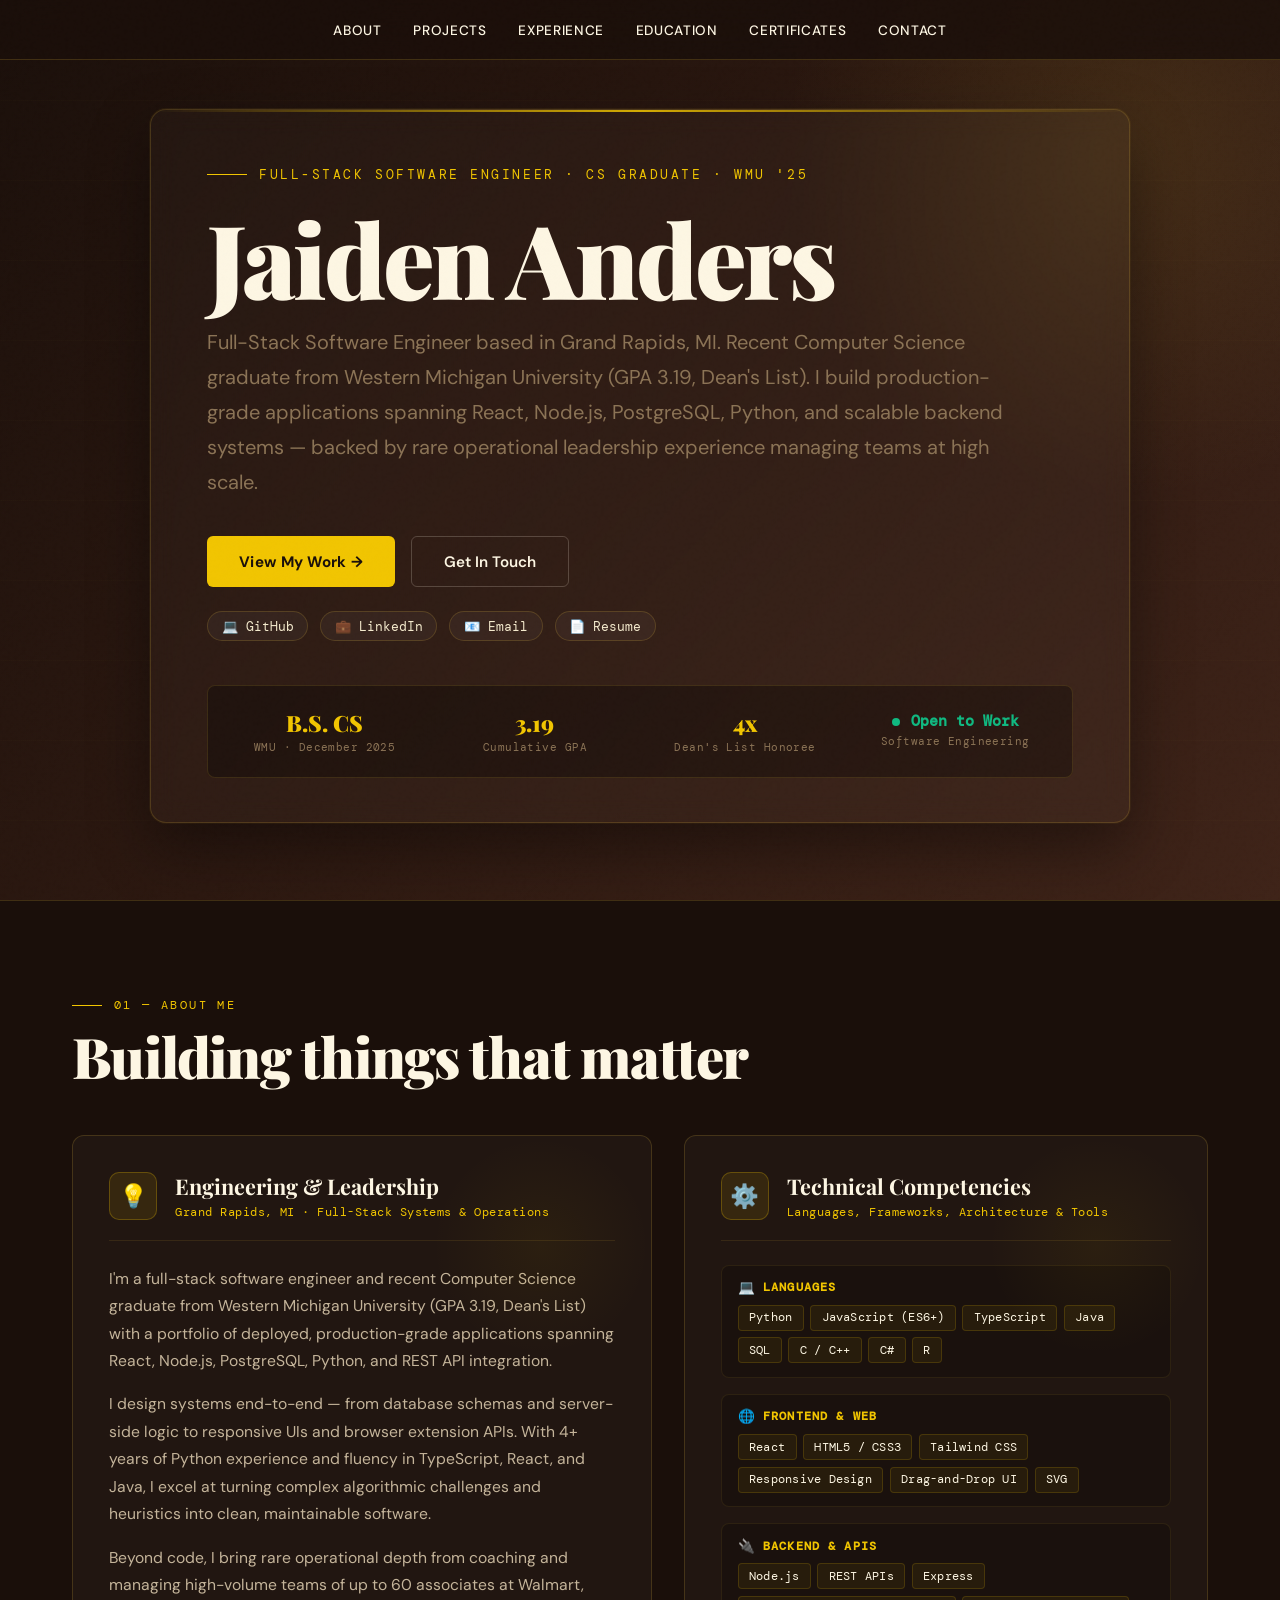
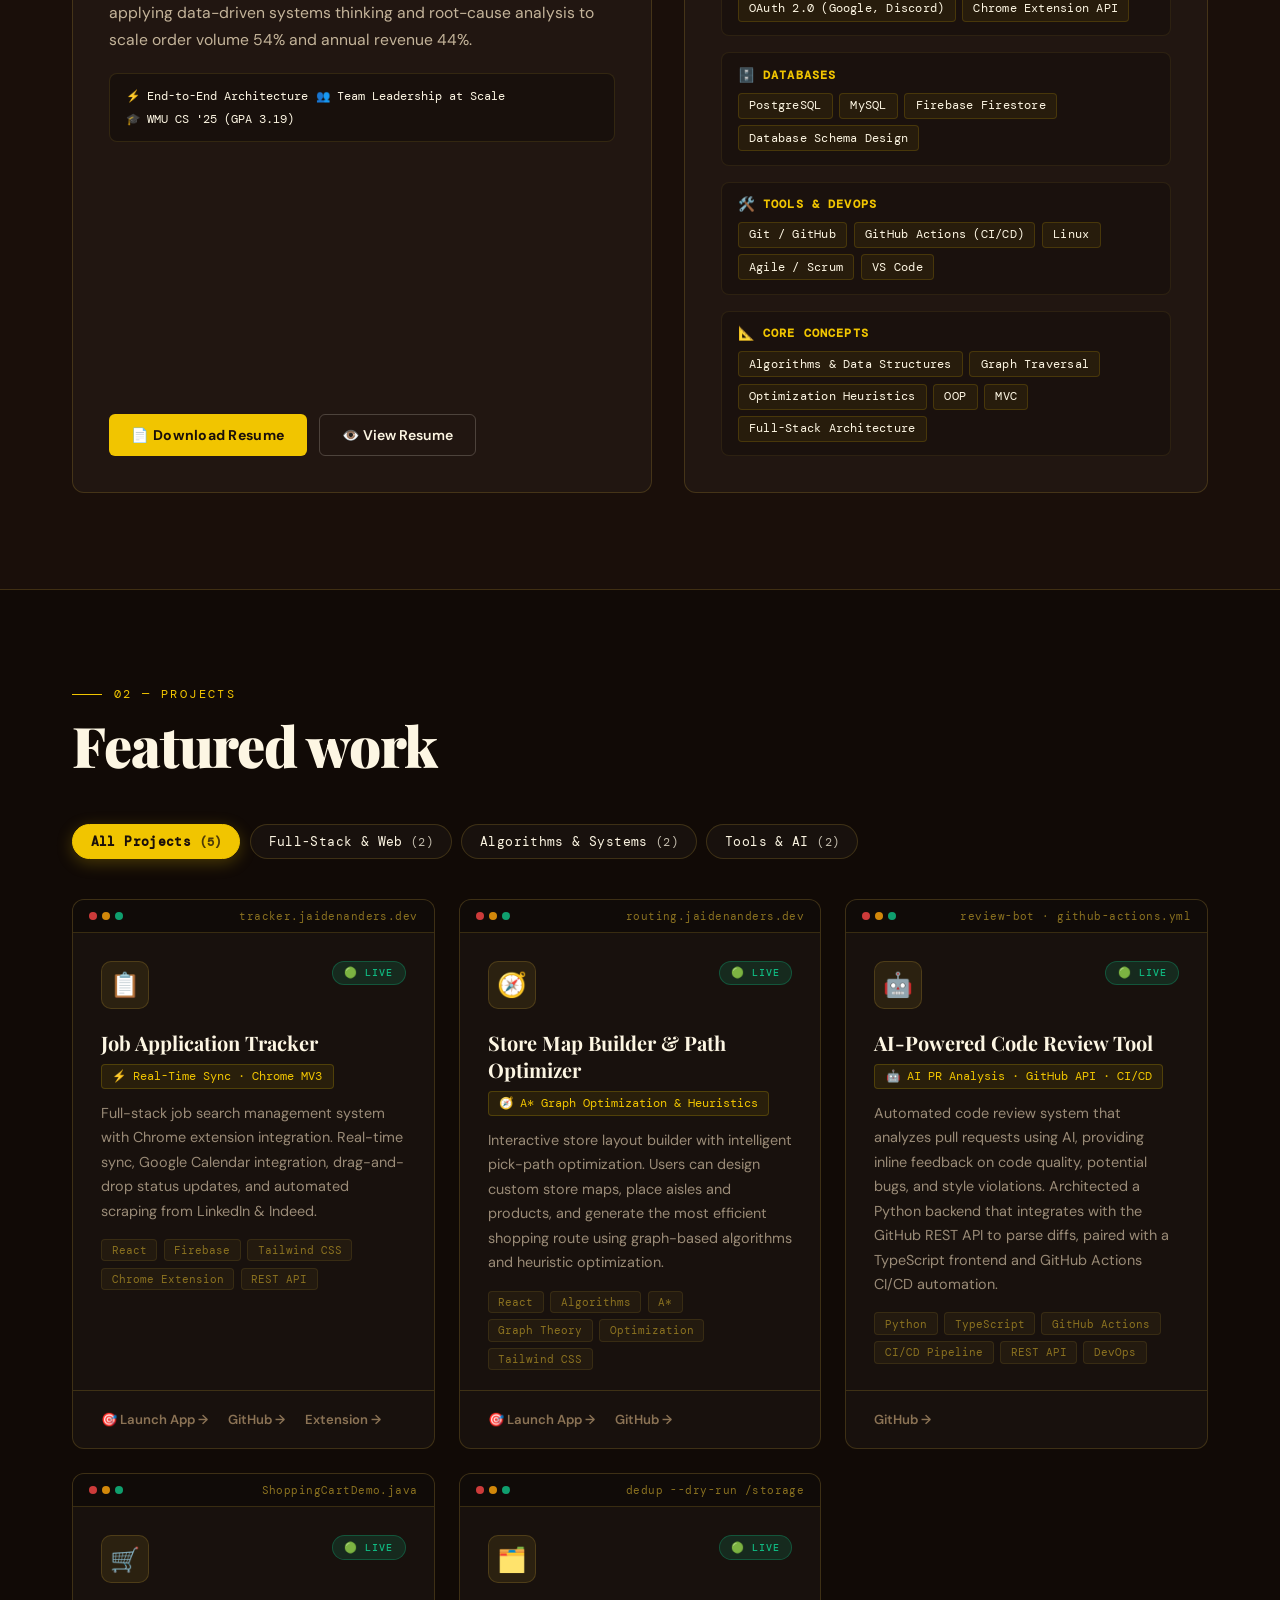
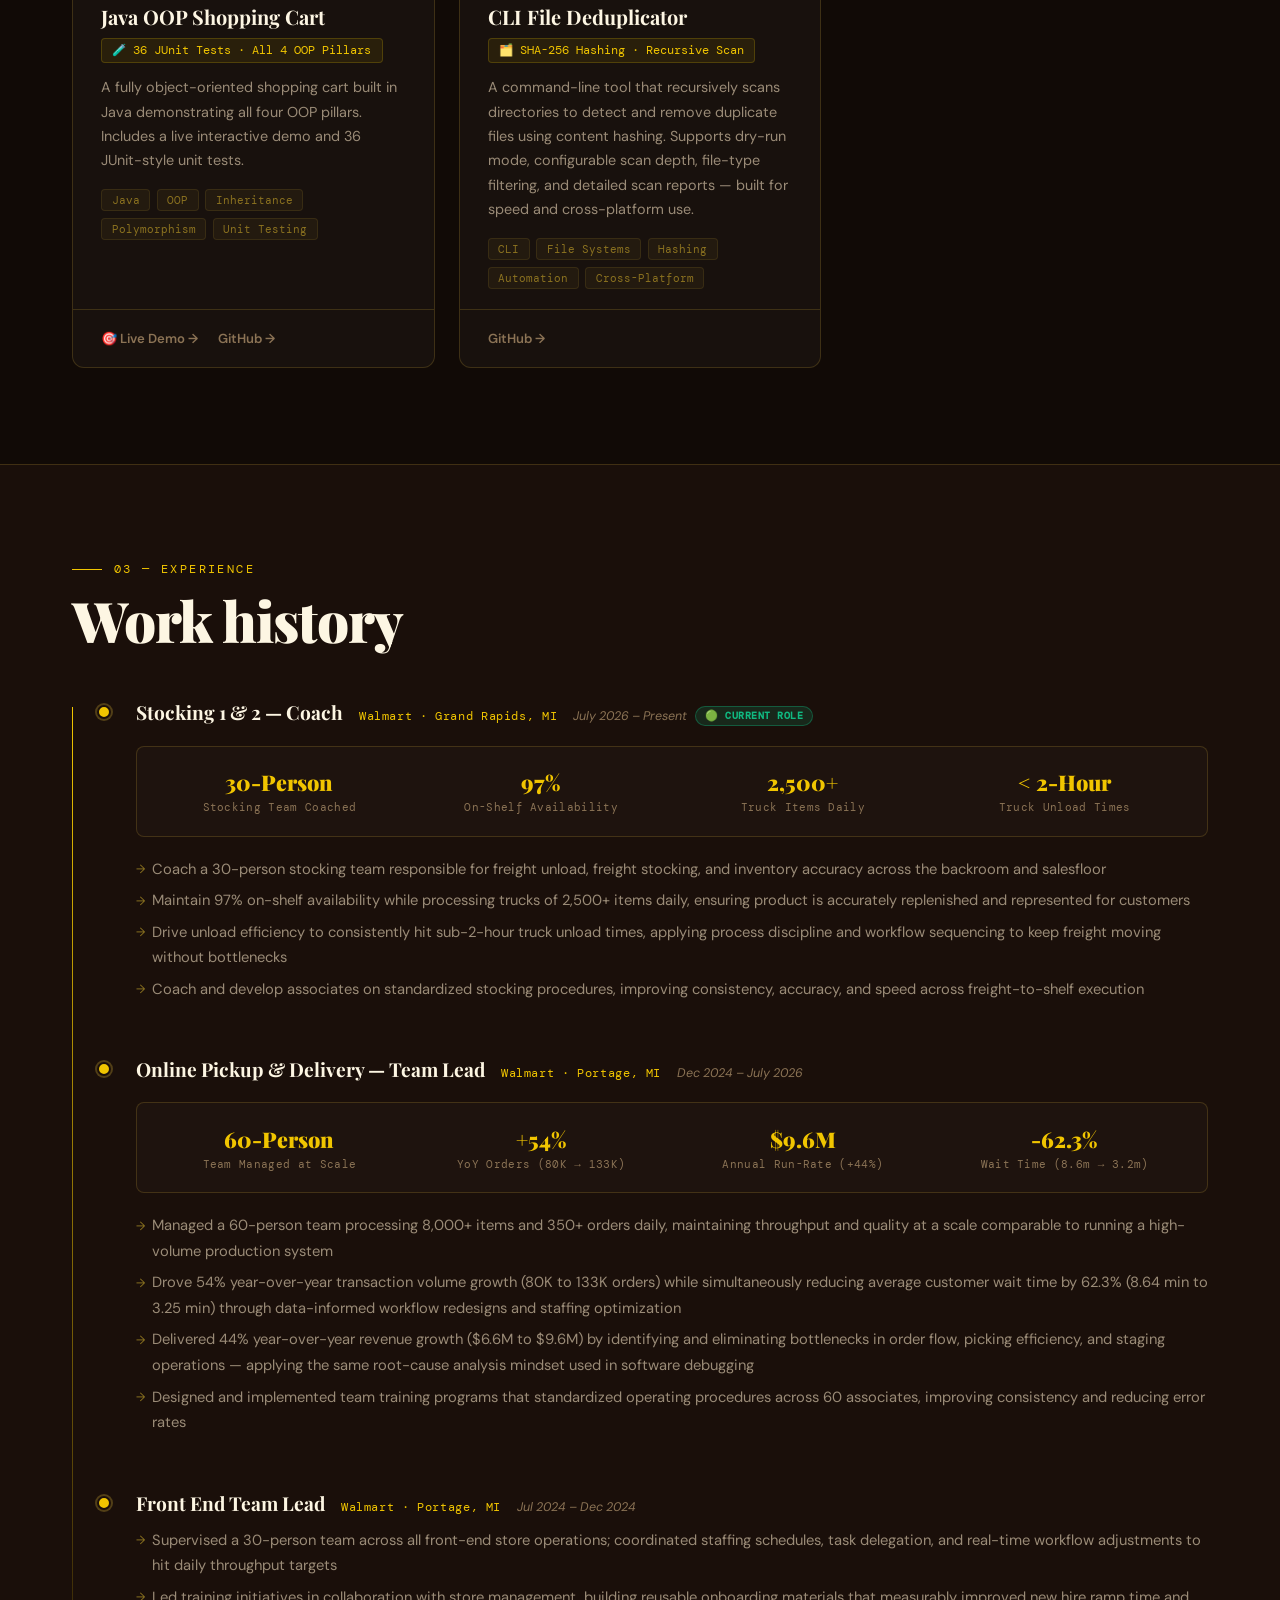
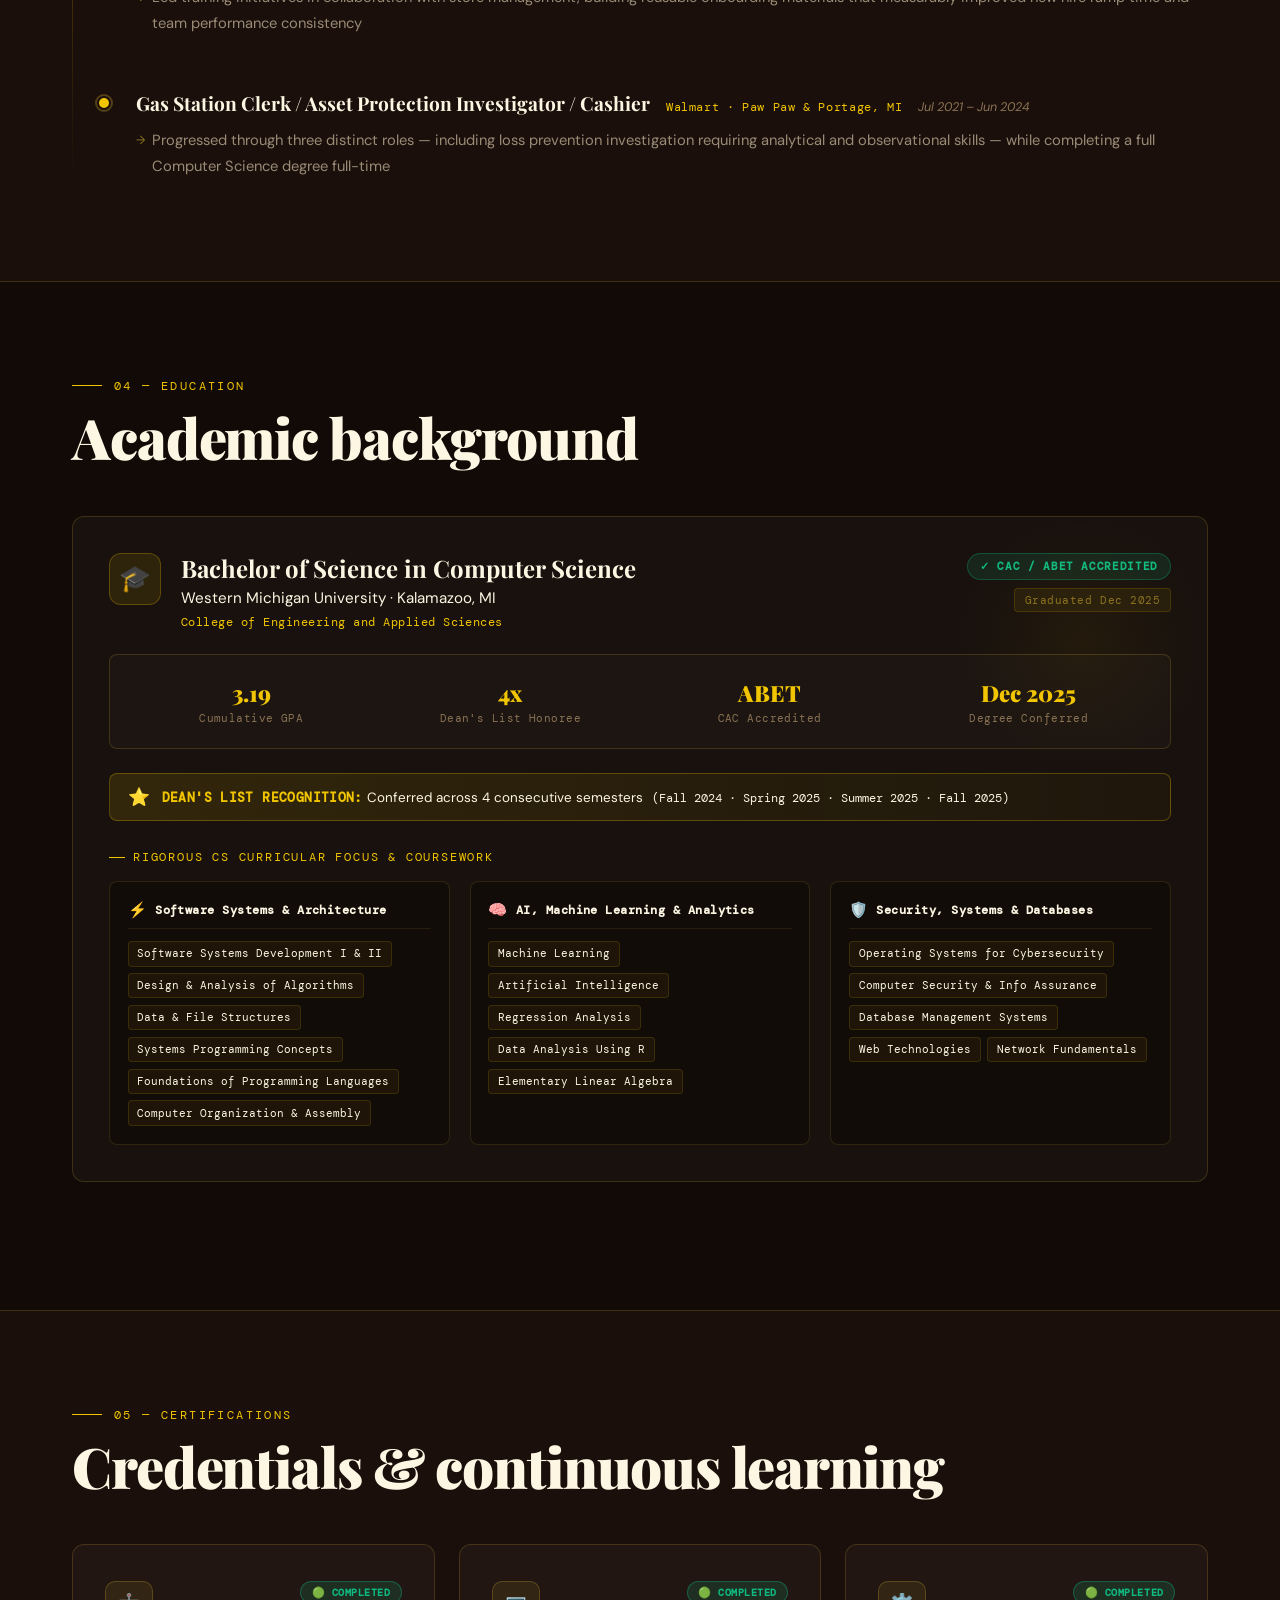
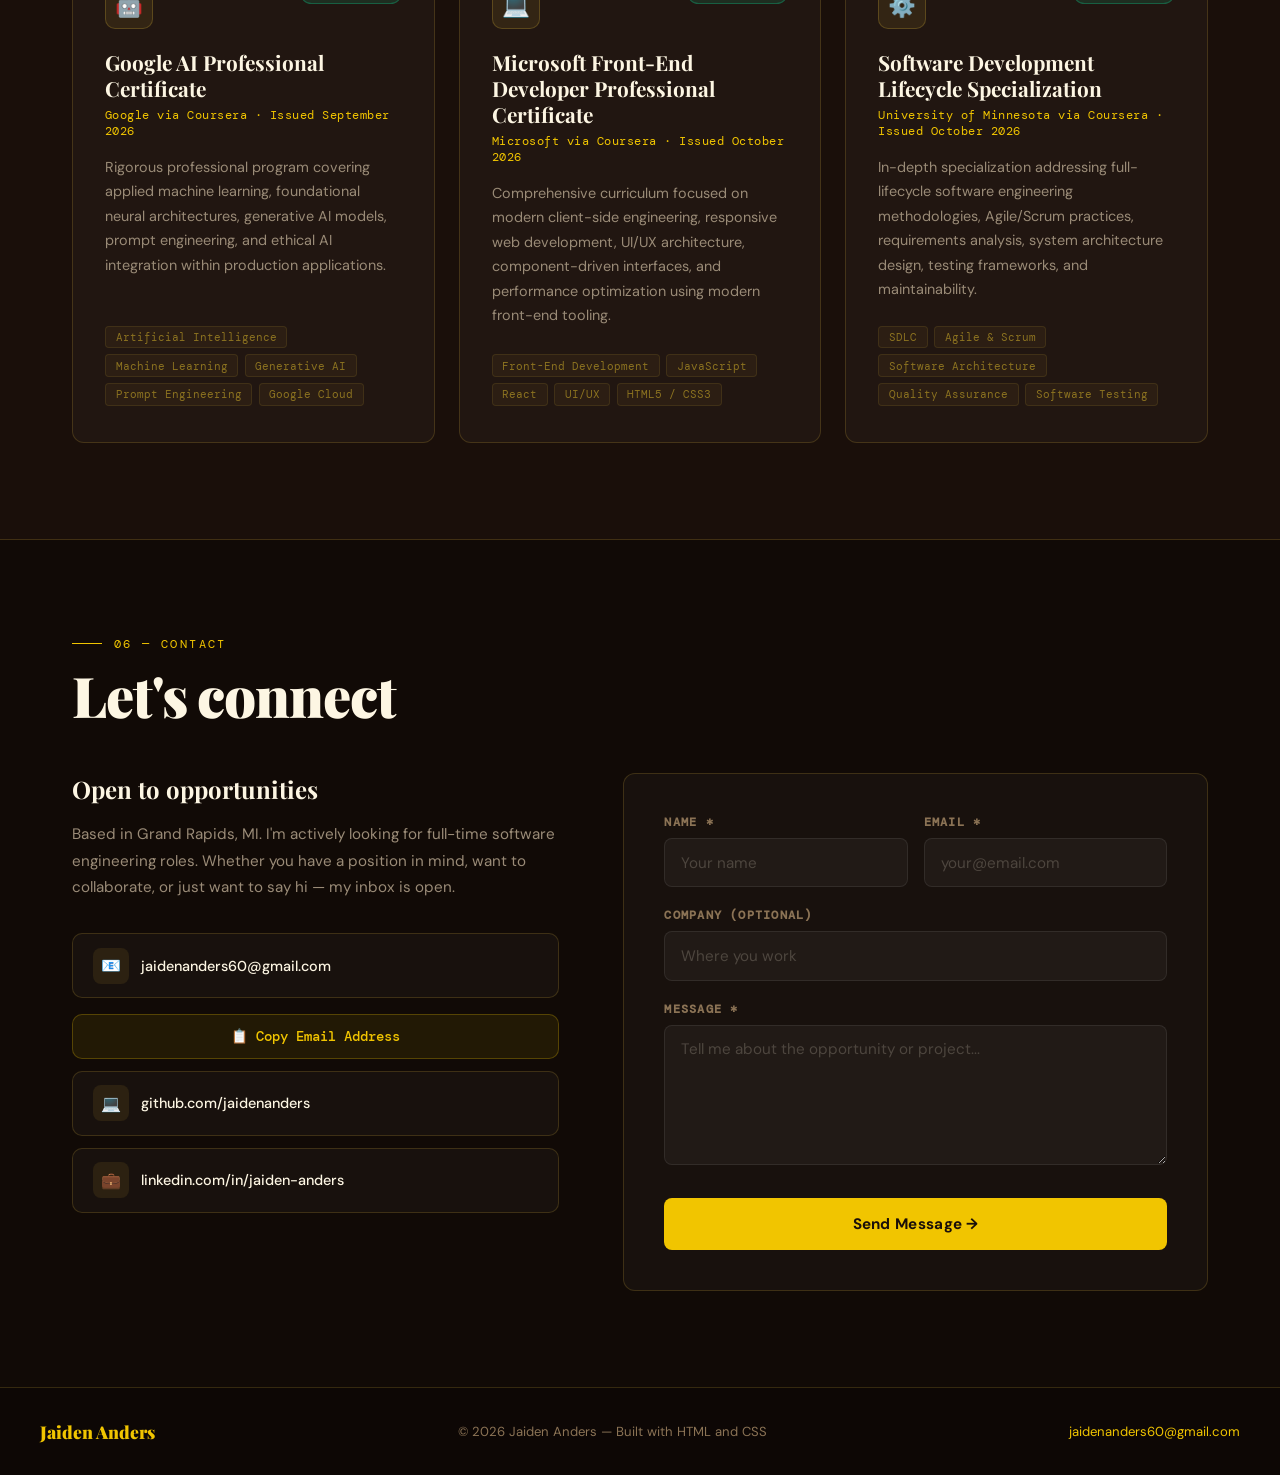
==== commit 453d2e24: "Modify certification entries in index.html Updated certification details and added new certification" ====
--- a/index.html
+++ b/index.html
@@ -612,42 +612,63 @@
             <h2 class="section-title">Credentials & continuous learning</h2>
             <div class="cert-grid">
 
+                <!-- Google AI Professional Certificate -->
                 <div class="cert-card reveal">
                     <div>
                         <div class="cert-top">
-                            <div class="cert-icon">🎓</div>
+                            <div class="cert-icon">🤖</div>
                             <span class="cert-badge-completed">🟢 Completed</span>
                         </div>
                         <h3>Google AI Professional Certificate</h3>
-                        <div class="cert-issuer">Google via Coursera · Issued 2026</div>
+                        <div class="cert-issuer">Google via Coursera · Issued September 2026</div>
                         <p class="cert-desc">Rigorous professional program covering applied machine learning, foundational neural architectures, generative AI models, prompt engineering, and ethical AI integration within production applications.</p>
                     </div>
                     <div class="project-tags">
                         <span class="ptag">Artificial Intelligence</span>
                         <span class="ptag">Machine Learning</span>
+                        <span class="ptag">Generative AI</span>
                         <span class="ptag">Prompt Engineering</span>
-                        <span class="ptag">Generative AI</span>
                         <span class="ptag">Google Cloud</span>
-                        <span class="ptag">Coursera</span>
-                    </div>
-                </div>
-
+                    </div>
+                </div>
+                
+                <!-- Microsoft Front-End Developer Professional Certificate -->
                 <div class="cert-card reveal">
                     <div>
                         <div class="cert-top">
-                            <div class="cert-icon">⚡</div>
-                            <span class="cert-badge-progress">⏳ In Progress</span>
-                        </div>
-                        <h3>Advanced Cloud & Systems Specializations</h3>
-                        <div class="cert-issuer">Coursera Technical Tracks · Active Enrollment</div>
-                        <p class="cert-desc">Actively pursuing multiple technical credentials and deep dives across distributed cloud infrastructure, advanced full-stack software architecture, and modern automated DevOps deployment pipelines.</p>
+                            <div class="cert-icon">💻</div>
+                            <span class="cert-badge-completed">🟢 Completed</span>
+                        </div>
+                        <h3>Microsoft Front-End Developer Professional Certificate</h3>
+                        <div class="cert-issuer">Microsoft via Coursera · Issued October 2026</div>
+                        <p class="cert-desc">Comprehensive curriculum focused on modern client-side engineering, responsive web development, UI/UX architecture, component-driven interfaces, and performance optimization using modern front-end tooling.</p>
                     </div>
                     <div class="project-tags">
-                        <span class="ptag">Cloud Architecture</span>
-                        <span class="ptag">Distributed Systems</span>
-                        <span class="ptag">DevOps & CI/CD</span>
-                        <span class="ptag">Full-Stack Systems</span>
-                        <span class="ptag">Coursera</span>
+                        <span class="ptag">Front-End Development</span>
+                        <span class="ptag">JavaScript</span>
+                        <span class="ptag">React</span>
+                        <span class="ptag">UI/UX</span>
+                        <span class="ptag">HTML5 / CSS3</span>
+                    </div>
+                </div>
+                
+                <!-- Software Development Lifecycle Specialization -->
+                <div class="cert-card reveal">
+                    <div>
+                        <div class="cert-top">
+                            <div class="cert-icon">⚙️</div>
+                            <span class="cert-badge-completed">🟢 Completed</span>
+                        </div>
+                        <h3>Software Development Lifecycle Specialization</h3>
+                        <div class="cert-issuer">University of Minnesota via Coursera · Issued October 2026</div>
+                        <p class="cert-desc">In-depth specialization addressing full-lifecycle software engineering methodologies, Agile/Scrum practices, requirements analysis, system architecture design, testing frameworks, and maintainability.</p>
+                    </div>
+                    <div class="project-tags">
+                        <span class="ptag">SDLC</span>
+                        <span class="ptag">Agile & Scrum</span>
+                        <span class="ptag">Software Architecture</span>
+                        <span class="ptag">Quality Assurance</span>
+                        <span class="ptag">Software Testing</span>
                     </div>
                 </div>
 
